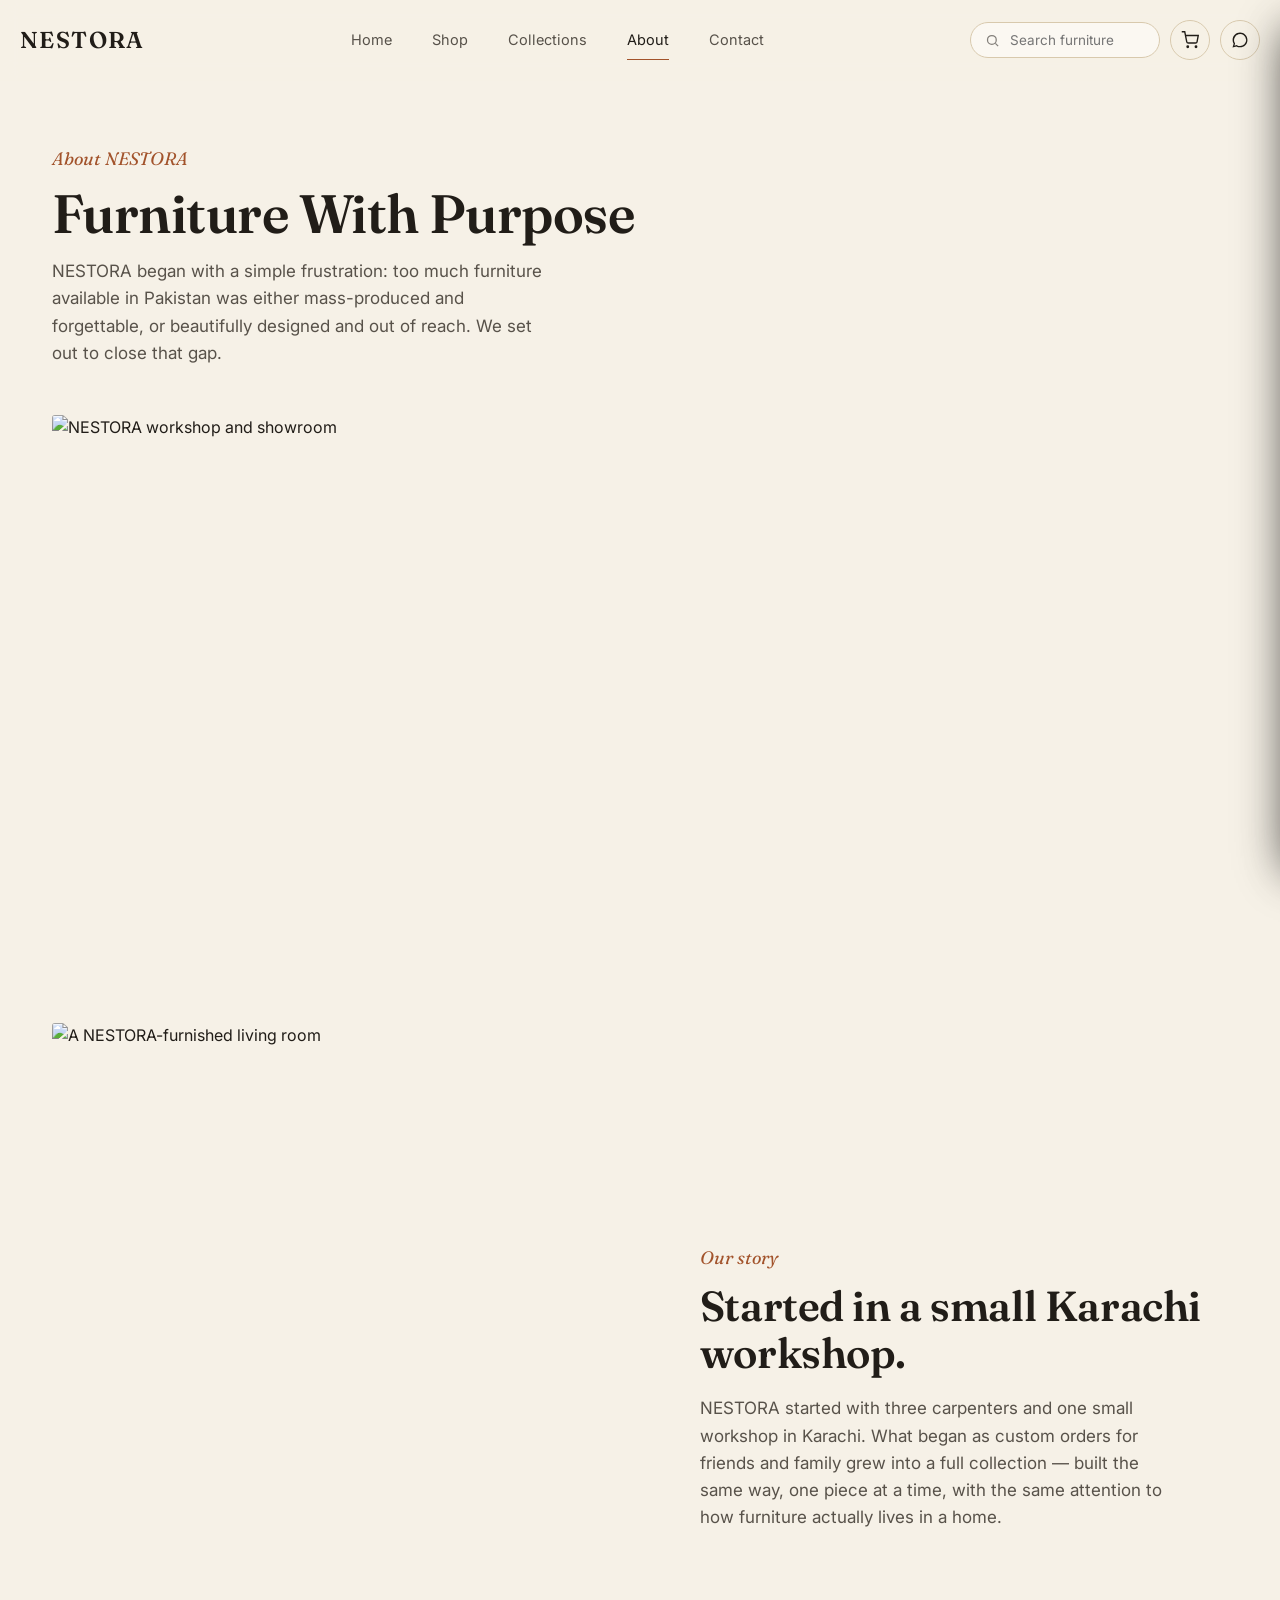
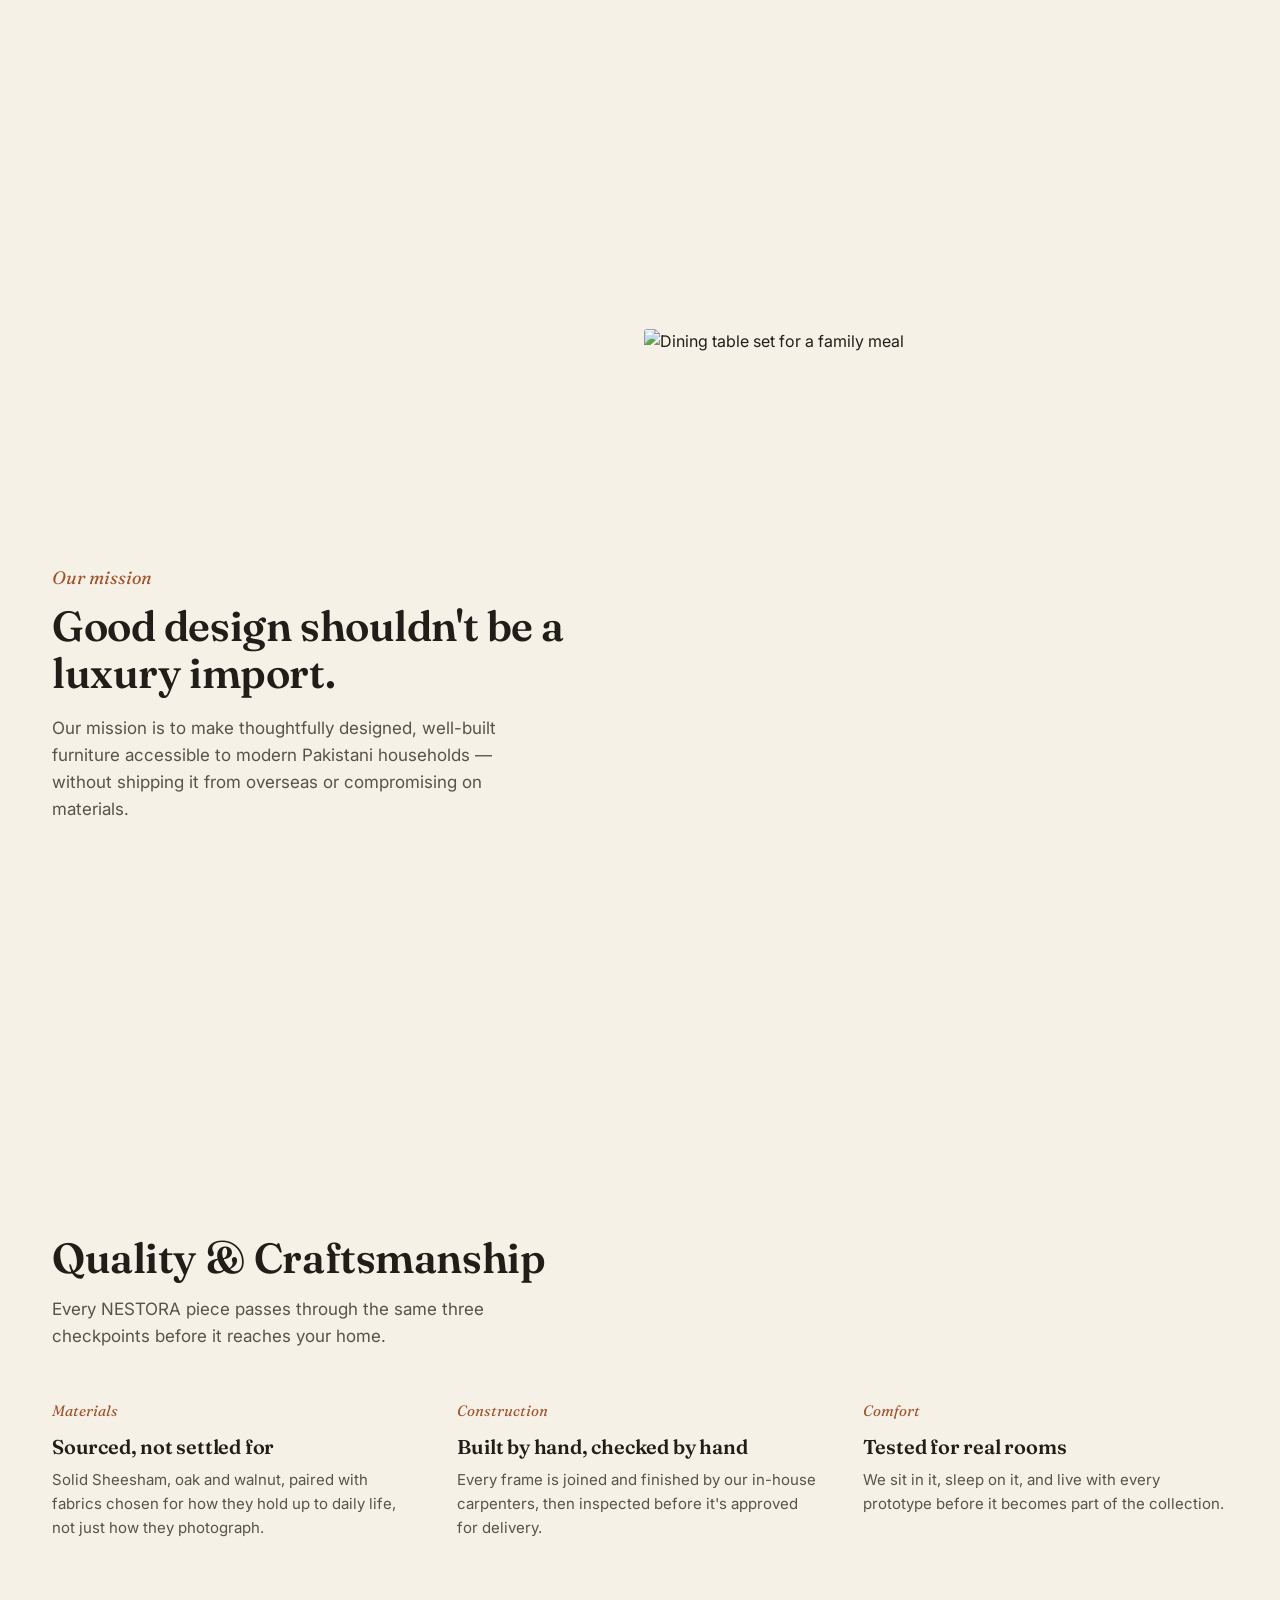
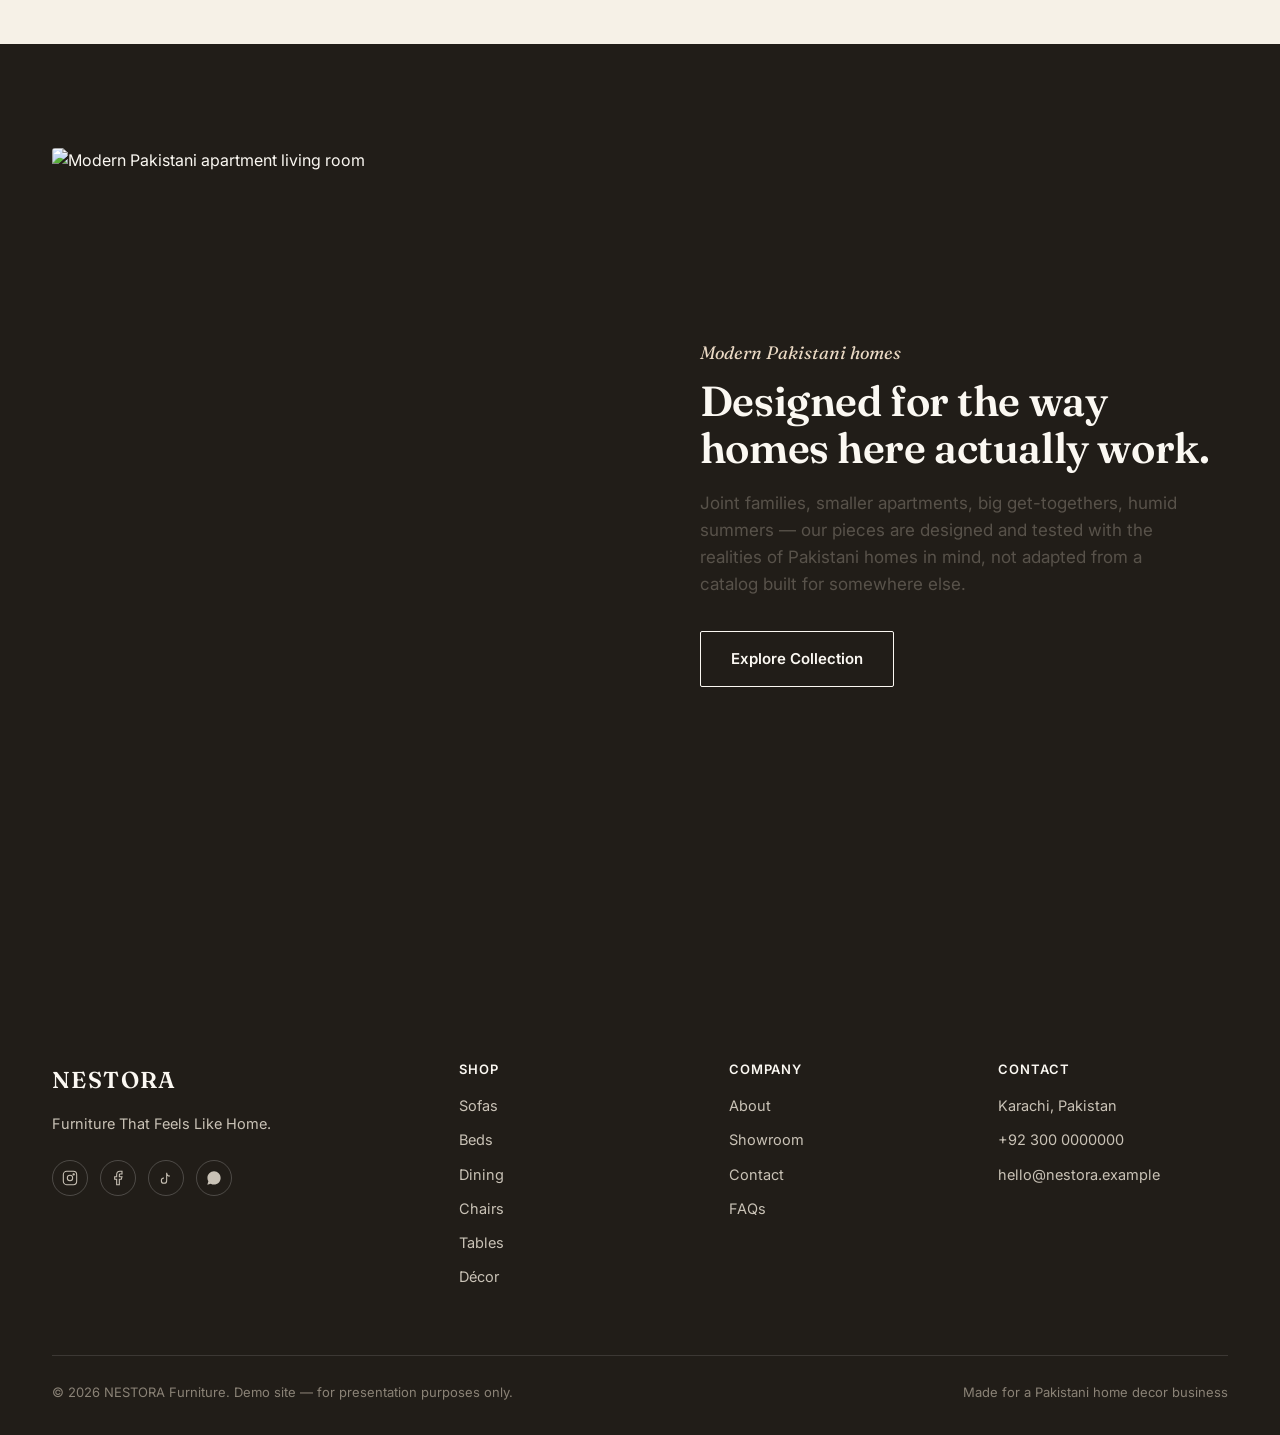
==== about.html @ b66f0166 "first commit" ====
<!DOCTYPE html>
<html lang="en">
<head>
<meta charset="UTF-8">
<meta name="viewport" content="width=device-width, initial-scale=1.0">
<title>About — NESTORA Furniture</title>
<meta name="description" content="The NESTORA story — quality craftsmanship and furniture designed for modern Pakistani homes.">
<link rel="preconnect" href="https://fonts.googleapis.com">
<link rel="preconnect" href="https://fonts.gstatic.com" crossorigin>
<link href="https://fonts.googleapis.com/css2?family=Fraunces:ital,opsz,wght@0,9..144,400;0,9..144,500;0,9..144,600;1,9..144,500&family=Inter:wght@400;500;600;700&display=swap" rel="stylesheet">
<link rel="stylesheet" href="css/style.css">
</head>
<body>

<header class="site-header">
  <div class="container nav-bar">
    <a href="index.html" class="logo">NESTORA</a>
    <nav class="nav-links">
      <a href="index.html">Home</a>
      <a href="shop.html">Shop</a>
      <a href="shop.html">Collections</a>
      <a href="about.html" class="is-active">About</a>
      <a href="contact.html">Contact</a>
    </nav>
    <div class="nav-actions">
      <form class="nav-search" role="search" onsubmit="event.preventDefault(); window.location.href='shop.html?q=' + encodeURIComponent(this.q.value);">
        <svg width="15" height="15" viewBox="0 0 24 24" fill="none" stroke="currentColor" stroke-width="2"><circle cx="11" cy="11" r="7"/><line x1="21" y1="21" x2="16.65" y2="16.65"/></svg>
        <input type="search" name="q" placeholder="Search furniture">
      </form>
      <button class="btn-icon cart-btn" data-cart-open aria-label="Open cart">
        <svg width="18" height="18" viewBox="0 0 24 24" fill="none" stroke="currentColor" stroke-width="1.8"><circle cx="9" cy="21" r="1"/><circle cx="20" cy="21" r="1"/><path d="M1 1h4l2.68 13.39a2 2 0 0 0 2 1.61h9.72a2 2 0 0 0 2-1.61L23 6H6"/></svg>
        <span class="cart-count" data-cart-count>0</span>
      </button>
      <a class="btn-icon" href="https://wa.me/923000000000" target="_blank" rel="noopener" aria-label="Chat on WhatsApp">
        <svg width="18" height="18" viewBox="0 0 24 24" fill="currentColor"><path d="M12.04 2C6.58 2 2.13 6.45 2.13 11.91c0 1.87.51 3.62 1.4 5.12L2 22l5.13-1.5a9.87 9.87 0 0 0 4.91 1.31h.01c5.46 0 9.9-4.45 9.9-9.9C21.95 6.45 17.5 2 12.04 2zm0 18.05h-.01a8.1 8.1 0 0 1-4.13-1.13l-.3-.18-3.06.89.9-2.98-.19-.31a8.1 8.1 0 1 1 15.02-4.32 8.16 8.16 0 0 1-8.23 8.03z"/></svg>
      </a>
      <button class="menu-toggle" aria-label="Open menu" aria-expanded="false">
        <span></span><span></span><span></span>
      </button>
    </div>
  </div>
</header>

<div class="mobile-nav-scrim"></div>
<nav class="mobile-nav">
  <button class="mobile-nav-close" aria-label="Close menu">&times;</button>
  <a href="index.html">Home</a>
  <a href="shop.html">Shop</a>
  <a href="shop.html">Collections</a>
  <a href="about.html">About</a>
  <a href="contact.html">Contact</a>
  <div class="mobile-nav-foot">DHA Phase 6, Karachi, Pakistan<br>+92 300 0000000</div>
</nav>

<div class="cart-drawer-scrim" data-cart-scrim></div>
<aside class="cart-drawer" data-cart-drawer aria-hidden="true">
  <div class="cart-drawer-head">
    <h3>Your Cart</h3>
    <button class="cart-drawer-close" data-cart-close aria-label="Close cart">&times;</button>
  </div>
  <div class="cart-drawer-body" data-cart-drawer-body></div>
  <div class="cart-drawer-foot">
    <div class="cart-drawer-subtotal"><span>Subtotal</span><span data-cart-subtotal>Rs. 0</span></div>
    <a href="cart.html" class="btn btn-outline btn-block">View Cart</a>
    <button class="btn btn-whatsapp btn-block" data-cart-whatsapp>Order on WhatsApp</button>
  </div>
</aside>

<main>
  <section class="about-hero section">
    <div class="container">
      <div class="section-head">
        <span class="eyebrow">About NESTORA</span>
        <h1 class="section-title" style="font-size:clamp(34px,4.5vw,54px);">Furniture With Purpose</h1>
        <p class="section-sub">NESTORA began with a simple frustration: too much furniture available in Pakistan was either mass-produced and forgettable, or beautifully designed and out of reach. We set out to close that gap.</p>
      </div>
      <div class="about-media" data-reveal>
        <img src="https://images.unsplash.com/photo-1493666438817-866a91353ca9?q=80&w=1600&auto=format&fit=crop" alt="NESTORA workshop and showroom">
      </div>
    </div>
  </section>

  <section class="section" data-reveal>
    <div class="container">
      <div class="split">
        <div class="split-media">
          <img src="https://images.unsplash.com/photo-1567016432779-094069958ea5?q=80&w=1200&auto=format&fit=crop" alt="A NESTORA-furnished living room">
        </div>
        <div class="split-copy">
          <span class="eyebrow">Our story</span>
          <h2 class="section-title">Started in a small Karachi workshop.</h2>
          <p>NESTORA started with three carpenters and one small workshop in Karachi. What began as custom orders for friends and family grew into a full collection — built the same way, one piece at a time, with the same attention to how furniture actually lives in a home.</p>
        </div>
      </div>
    </div>
  </section>

  <section class="section section--tight" data-reveal>
    <div class="container">
      <div class="split is-reversed">
        <div class="split-media">
          <img src="https://images.unsplash.com/photo-1615874959474-d609969a20ed?q=80&w=1200&auto=format&fit=crop" alt="Dining table set for a family meal">
        </div>
        <div class="split-copy">
          <span class="eyebrow">Our mission</span>
          <h2 class="section-title">Good design shouldn't be a luxury import.</h2>
          <p>Our mission is to make thoughtfully designed, well-built furniture accessible to modern Pakistani households — without shipping it from overseas or compromising on materials.</p>
        </div>
      </div>
    </div>
  </section>

  <section class="section" data-reveal>
    <div class="container">
      <div class="section-head">
        <h2 class="section-title">Quality &amp; Craftsmanship</h2>
        <p class="section-sub">Every NESTORA piece passes through the same three checkpoints before it reaches your home.</p>
      </div>
      <div class="about-pillars">
        <div class="pillar">
          <span class="pillar-number">Materials</span>
          <h3>Sourced, not settled for</h3>
          <p>Solid Sheesham, oak and walnut, paired with fabrics chosen for how they hold up to daily life, not just how they photograph.</p>
        </div>
        <div class="pillar">
          <span class="pillar-number">Construction</span>
          <h3>Built by hand, checked by hand</h3>
          <p>Every frame is joined and finished by our in-house carpenters, then inspected before it's approved for delivery.</p>
        </div>
        <div class="pillar">
          <span class="pillar-number">Comfort</span>
          <h3>Tested for real rooms</h3>
          <p>We sit in it, sleep on it, and live with every prototype before it becomes part of the collection.</p>
        </div>
      </div>
    </div>
  </section>

  <section class="section section--dark" data-reveal>
    <div class="container">
      <div class="split">
        <div class="split-media">
          <img src="https://images.unsplash.com/photo-1616486338812-3dadae4b4ace?q=80&w=1200&auto=format&fit=crop" alt="Modern Pakistani apartment living room">
        </div>
        <div class="split-copy">
          <span class="eyebrow" style="color:#ead9c4;">Modern Pakistani homes</span>
          <h2 class="section-title">Designed for the way homes here actually work.</h2>
          <p>Joint families, smaller apartments, big get-togethers, humid summers — our pieces are designed and tested with the realities of Pakistani homes in mind, not adapted from a catalog built for somewhere else.</p>
          <a href="shop.html" class="btn btn-outline">Explore Collection</a>
        </div>
      </div>
    </div>
  </section>
</main>

<footer class="site-footer">
  <div class="container">
    <div class="footer-grid">
      <div class="footer-brand">
        <a href="index.html" class="logo">NESTORA</a>
        <p>Furniture That Feels Like Home.</p>
        <div class="footer-social">
          <a href="#" aria-label="Instagram"><svg width="16" height="16" viewBox="0 0 24 24" fill="none" stroke="currentColor" stroke-width="1.6"><rect x="2" y="2" width="20" height="20" rx="5"/><circle cx="12" cy="12" r="4"/><circle cx="17.5" cy="6.5" r="1"/></svg></a>
          <a href="#" aria-label="Facebook"><svg width="16" height="16" viewBox="0 0 24 24" fill="none" stroke="currentColor" stroke-width="1.6"><path d="M18 2h-3a5 5 0 0 0-5 5v3H7v4h3v8h4v-8h3l1-4h-4V7a1 1 0 0 1 1-1h3z"/></svg></a>
          <a href="#" aria-label="TikTok"><svg width="16" height="16" viewBox="0 0 24 24" fill="none" stroke="currentColor" stroke-width="1.6"><path d="M9 12a4 4 0 1 0 4 4V4a5 5 0 0 0 5 5"/></svg></a>
          <a href="https://wa.me/923000000000" target="_blank" rel="noopener" aria-label="WhatsApp"><svg width="16" height="16" viewBox="0 0 24 24" fill="currentColor"><path d="M12.04 2C6.58 2 2.13 6.45 2.13 11.91c0 1.87.51 3.62 1.4 5.12L2 22l5.13-1.5a9.87 9.87 0 0 0 4.91 1.31h.01c5.46 0 9.9-4.45 9.9-9.9C21.95 6.45 17.5 2 12.04 2z"/></svg></a>
        </div>
      </div>
      <div class="footer-col">
        <h4>Shop</h4>
        <ul>
          <li><a href="shop.html?category=Sofas">Sofas</a></li>
          <li><a href="shop.html?category=Beds">Beds</a></li>
          <li><a href="shop.html?category=Dining">Dining</a></li>
          <li><a href="shop.html?category=Chairs">Chairs</a></li>
          <li><a href="shop.html?category=Tables">Tables</a></li>
          <li><a href="shop.html?category=Décor">Décor</a></li>
        </ul>
      </div>
      <div class="footer-col">
        <h4>Company</h4>
        <ul>
          <li><a href="about.html">About</a></li>
          <li><a href="index.html#showroom">Showroom</a></li>
          <li><a href="contact.html">Contact</a></li>
          <li><a href="contact.html">FAQs</a></li>
        </ul>
      </div>
      <div class="footer-col">
        <h4>Contact</h4>
        <ul>
          <li>Karachi, Pakistan</li>
          <li>+92 300 0000000</li>
          <li>hello@nestora.example</li>
        </ul>
      </div>
    </div>
    <div class="footer-bottom">
      <span>&copy; <span data-year>2026</span> NESTORA Furniture. Demo site — for presentation purposes only.</span>
      <span>Made for a Pakistani home decor business</span>
    </div>
  </div>
</footer>

<script src="js/products.js"></script>
<script src="js/cart.js"></script>
<script src="js/main.js"></script>
</body>
</html>
---- css/style.css ----
/* ==========================================================================
   NESTORA — style.css
   Warm, editorial, restrained. One serif for character (Fraunces), one
   grotesque for structure (Inter). One accent color (burnt umber), spent
   sparingly. No card-soup, no gradients, no rounded-everything.
   ========================================================================== */

/* ---------------------------------------------------------------------- */
/* 1. Tokens                                                               */
/* ---------------------------------------------------------------------- */
:root {
  --ivory: #f6f1e7;
  --paper: #fbf8f2;
  --taupe: #e4d8c3;
  --taupe-line: #d8c9ad;
  --walnut: #6e4a32;
  --walnut-dark: #4d3222;
  --ink: #211d18;
  --ink-soft: #58524a;
  --ink-faint: #8a8276;
  --umber: #a2532b;
  --umber-dark: #7e3f21;
  --cream-btn-text: #211d18;

  --font-display: "Fraunces", "Iowan Old Style", "Georgia", serif;
  --font-body: "Inter", -apple-system, BlinkMacSystemFont, "Segoe UI", sans-serif;

  --container: 1240px;
  --radius-s: 2px;
  --radius-m: 3px;

  --ease: cubic-bezier(0.22, 1, 0.36, 1);
}

/* ---------------------------------------------------------------------- */
/* 2. Reset                                                                */
/* ---------------------------------------------------------------------- */
*,
*::before,
*::after {
  box-sizing: border-box;
}

html {
  scroll-behavior: smooth;
}

body {
  margin: 0;
  background: var(--ivory);
  color: var(--ink);
  font-family: var(--font-body);
  font-size: 16px;
  line-height: 1.6;
  -webkit-font-smoothing: antialiased;
}

body.no-scroll {
  overflow: hidden;
}

img {
  max-width: 100%;
  display: block;
}

a {
  color: inherit;
  text-decoration: none;
}

ul {
  margin: 0;
  padding: 0;
  list-style: none;
}

button {
  font-family: inherit;
  cursor: pointer;
}

h1, h2, h3, h4 {
  font-family: var(--font-display);
  font-weight: 600;
  line-height: 1.12;
  margin: 0;
  letter-spacing: -0.01em;
  color: var(--ink);
}

p {
  margin: 0;
}

@media (prefers-reduced-motion: reduce) {
  *, *::before, *::after {
    animation-duration: 0.001ms !important;
    transition-duration: 0.001ms !important;
    scroll-behavior: auto !important;
  }
}

:focus-visible {
  outline: 2px solid var(--umber);
  outline-offset: 3px;
}

/* ---------------------------------------------------------------------- */
/* 3. Layout helpers                                                       */
/* ---------------------------------------------------------------------- */
.container {
  width: 100%;
  max-width: var(--container);
  margin: 0 auto;
  padding: 0 32px;
}

.section {
  padding: 104px 0;
}

.section--tight {
  padding: 72px 0;
}

.section-head {
  max-width: 620px;
  margin-bottom: 48px;
}

.section-head.is-center {
  margin-left: auto;
  margin-right: auto;
  text-align: center;
}

.section-title {
  font-size: clamp(28px, 3.4vw, 42px);
}

.section-sub {
  margin-top: 14px;
  color: var(--ink-soft);
  font-size: 17px;
  max-width: 46ch;
}

.section-head.is-center .section-sub {
  margin-left: auto;
  margin-right: auto;
}

.section--dark {
  background: var(--ink);
  color: var(--paper);
}

.section--dark .section-title,
.section--dark h1,
.section--dark h2,
.section--dark h3 {
  color: var(--paper);
}

.section--dark .section-sub {
  color: #c9c2b6;
}

.eyebrow {
  display: inline-block;
  font-family: var(--font-display);
  font-style: italic;
  font-size: 18px;
  color: var(--umber);
  margin-bottom: 10px;
}

[data-reveal] {
  opacity: 0;
  transform: translateY(18px);
  transition: opacity 0.7s var(--ease), transform 0.7s var(--ease);
}

[data-reveal].is-revealed {
  opacity: 1;
  transform: none;
}

/* ---------------------------------------------------------------------- */
/* 4. Buttons                                                              */
/* ---------------------------------------------------------------------- */
.btn {
  display: inline-flex;
  align-items: center;
  justify-content: center;
  gap: 8px;
  padding: 15px 30px;
  font-size: 15px;
  font-weight: 600;
  border-radius: var(--radius-s);
  border: 1px solid transparent;
  transition: background 0.25s var(--ease), color 0.25s var(--ease),
    border-color 0.25s var(--ease), transform 0.2s var(--ease);
  white-space: nowrap;
}

.btn:active {
  transform: translateY(1px);
}

.btn-primary {
  background: var(--ink);
  color: var(--paper);
}

.btn-primary:hover {
  background: var(--umber-dark);
}

.btn-outline {
  background: transparent;
  border-color: currentColor;
  color: var(--ink);
}

.btn-outline:hover {
  background: var(--ink);
  color: var(--paper);
}

.section--dark .btn-outline {
  color: var(--paper);
}

.section--dark .btn-outline:hover {
  background: var(--paper);
  color: var(--ink);
}

.btn-whatsapp {
  background: #3f6b4a;
  color: #fff;
}

.btn-whatsapp:hover {
  background: #325739;
}

.btn-block {
  width: 100%;
}

.btn-sm {
  padding: 10px 18px;
  font-size: 13.5px;
}

.btn-icon {
  display: inline-flex;
  align-items: center;
  justify-content: center;
  width: 40px;
  height: 40px;
  border-radius: 50%;
  background: transparent;
  border: 1px solid var(--taupe-line);
  color: var(--ink);
  transition: background 0.2s var(--ease), border-color 0.2s var(--ease);
}

.btn-icon:hover {
  background: var(--taupe);
}

/* ---------------------------------------------------------------------- */
/* 5. Header / Nav                                                         */
/* ---------------------------------------------------------------------- */
.site-header {
  position: sticky;
  top: 0;
  z-index: 60;
  background: rgba(246, 241, 231, 0.92);
  backdrop-filter: blur(10px);
  border-bottom: 1px solid transparent;
  transition: border-color 0.3s var(--ease), box-shadow 0.3s var(--ease);
}

.site-header.is-scrolled {
  border-bottom-color: var(--taupe-line);
  box-shadow: 0 8px 24px -20px rgba(33, 29, 24, 0.4);
}

.nav-bar {
  display: flex;
  align-items: center;
  justify-content: space-between;
  padding: 20px 0;
}

.logo {
  font-family: var(--font-display);
  font-size: 23px;
  font-weight: 600;
  letter-spacing: 0.06em;
}

.nav-links {
  display: flex;
  align-items: center;
  gap: 40px;
}

.nav-links a {
  font-size: 14.5px;
  color: var(--ink-soft);
  position: relative;
  padding: 4px 0;
  transition: color 0.2s var(--ease);
}

.nav-links a:hover,
.nav-links a.is-active {
  color: var(--ink);
}

.nav-links a.is-active::after {
  content: "";
  position: absolute;
  left: 0;
  right: 0;
  bottom: -4px;
  height: 1px;
  background: var(--umber);
}

.nav-actions {
  display: flex;
  align-items: center;
  gap: 10px;
}

.nav-search {
  display: flex;
  align-items: center;
  gap: 8px;
  background: var(--paper);
  border: 1px solid var(--taupe-line);
  border-radius: 999px;
  padding: 8px 14px;
  width: 190px;
  transition: width 0.25s var(--ease), border-color 0.25s var(--ease);
}

.nav-search:focus-within {
  width: 230px;
  border-color: var(--umber);
}

.nav-search input {
  border: 0;
  background: transparent;
  outline: none;
  font-size: 13.5px;
  width: 100%;
  font-family: var(--font-body);
  color: var(--ink);
}

.nav-search svg {
  flex: none;
  opacity: 0.55;
}

.cart-btn {
  position: relative;
}

.cart-count {
  position: absolute;
  top: -6px;
  right: -6px;
  min-width: 18px;
  height: 18px;
  padding: 0 4px;
  border-radius: 999px;
  background: var(--umber);
  color: #fff;
  font-size: 10.5px;
  font-weight: 700;
  display: none;
  align-items: center;
  justify-content: center;
  line-height: 1;
}

.cart-count.is-visible {
  display: flex;
}

.menu-toggle {
  display: none;
  flex-direction: column;
  justify-content: center;
  gap: 5px;
  width: 40px;
  height: 40px;
  background: transparent;
  border: 0;
}

.menu-toggle span {
  display: block;
  width: 22px;
  height: 1.5px;
  background: var(--ink);
  transition: transform 0.3s var(--ease), opacity 0.3s var(--ease);
  margin: 0 auto;
}

.menu-toggle.is-active span:nth-child(1) {
  transform: translateY(6.5px) rotate(45deg);
}

.menu-toggle.is-active span:nth-child(2) {
  opacity: 0;
}

.menu-toggle.is-active span:nth-child(3) {
  transform: translateY(-6.5px) rotate(-45deg);
}

/* mobile nav panel */
.mobile-nav-scrim {
  position: fixed;
  inset: 0;
  background: rgba(33, 29, 24, 0.4);
  opacity: 0;
  pointer-events: none;
  transition: opacity 0.3s var(--ease);
  z-index: 70;
}

.mobile-nav-scrim.is-open {
  opacity: 1;
  pointer-events: auto;
}

.mobile-nav {
  position: fixed;
  top: 0;
  right: 0;
  bottom: 0;
  width: min(320px, 84vw);
  background: var(--paper);
  z-index: 80;
  transform: translateX(100%);
  transition: transform 0.35s var(--ease);
  padding: 28px 26px;
  display: flex;
  flex-direction: column;
  gap: 26px;
  box-shadow: -20px 0 40px -30px rgba(0,0,0,0.4);
}

.mobile-nav.is-open {
  transform: translateX(0);
}

.mobile-nav-close {
  align-self: flex-end;
  background: none;
  border: 0;
  font-size: 26px;
  line-height: 1;
  color: var(--ink);
}

.mobile-nav a {
  font-family: var(--font-display);
  font-size: 21px;
  display: block;
  padding: 8px 0;
  border-bottom: 1px solid var(--taupe-line);
}

.mobile-nav-foot {
  margin-top: auto;
  font-size: 13.5px;
  color: var(--ink-soft);
}

/* ---------------------------------------------------------------------- */
/* 6. Hero                                                                  */
/* ---------------------------------------------------------------------- */
.hero {
  position: relative;
  min-height: 92vh;
  display: flex;
  align-items: flex-end;
  overflow: hidden;
}

.hero-media {
  position: absolute;
  inset: 0;
}

.hero-media img {
  width: 100%;
  height: 100%;
  object-fit: cover;
}

.hero-media::after {
  content: "";
  position: absolute;
  inset: 0;
  background: linear-gradient(180deg, rgba(33,29,24,0.15) 0%, rgba(33,29,24,0.55) 100%);
}

.hero-content {
  position: relative;
  z-index: 2;
  color: var(--paper);
  padding: 0 32px 88px;
  max-width: 720px;
}

.hero-eyebrow {
  font-family: var(--font-display);
  font-style: italic;
  font-size: 18px;
  color: #ead9c4;
  margin-bottom: 18px;
  display: block;
}

.hero-title {
  font-size: clamp(40px, 6vw, 74px);
  color: #fff;
}

.hero-text {
  margin-top: 22px;
  font-size: 18px;
  max-width: 46ch;
  color: #ece5d8;
}

.hero-actions {
  margin-top: 36px;
  display: flex;
  gap: 16px;
  flex-wrap: wrap;
}

.hero .btn-outline {
  color: #fff;
  border-color: rgba(255,255,255,0.7);
}

.hero .btn-outline:hover {
  background: #fff;
  color: var(--ink);
}

/* ---------------------------------------------------------------------- */
/* 7. Category grid (bento-style, editorial)                               */
/* ---------------------------------------------------------------------- */
.category-grid {
  display: grid;
  grid-template-columns: repeat(4, 1fr);
  grid-template-rows: 260px 260px;
  gap: 18px;
}

.category-card {
  position: relative;
  border-radius: var(--radius-m);
  overflow: hidden;
  display: flex;
  align-items: flex-end;
  color: #fff;
}

.category-card:nth-child(1) {
  grid-column: 1 / 3;
  grid-row: 1 / 3;
}

.category-card:nth-child(2) {
  grid-column: 3 / 5;
  grid-row: 1 / 2;
}

.category-card:nth-child(3) {
  grid-column: 3 / 4;
  grid-row: 2 / 3;
}

.category-card:nth-child(4) {
  grid-column: 4 / 5;
  grid-row: 2 / 3;
}

.category-card:nth-child(5) {
  grid-column: 1 / 5;
  grid-row: 3 / 4;
  min-height: 200px;
}

.category-grid {
  grid-template-rows: 260px 260px 200px;
}

.category-card img {
  position: absolute;
  inset: 0;
  width: 100%;
  height: 100%;
  object-fit: cover;
  transition: transform 0.6s var(--ease);
}

.category-card::after {
  content: "";
  position: absolute;
  inset: 0;
  background: linear-gradient(180deg, rgba(33,29,24,0) 40%, rgba(33,29,24,0.75) 100%);
}

.category-card:hover img {
  transform: scale(1.06);
}

.category-label {
  position: relative;
  z-index: 2;
  padding: 22px;
  font-family: var(--font-display);
  font-size: 22px;
}

.category-label span {
  display: block;
  font-family: var(--font-body);
  font-size: 12.5px;
  color: #e6dcca;
  margin-top: 4px;
}

/* ---------------------------------------------------------------------- */
/* 8. Product cards / grids                                                */
/* ---------------------------------------------------------------------- */
.section-head-row {
  display: flex;
  align-items: flex-end;
  justify-content: space-between;
  gap: 24px;
  margin-bottom: 44px;
}

.product-grid {
  display: grid;
  grid-template-columns: repeat(4, 1fr);
  gap: 28px 24px;
}

.product-card {
  position: relative;
}

.product-media {
  position: relative;
  aspect-ratio: 4 / 5;
  overflow: hidden;
  border-radius: var(--radius-m);
  background: var(--taupe);
}

.product-media img {
  width: 100%;
  height: 100%;
  object-fit: cover;
  transition: transform 0.6s var(--ease);
}

.product-card:hover .product-media img {
  transform: scale(1.05);
}

.wishlist-btn {
  position: absolute;
  top: 12px;
  right: 12px;
  width: 36px;
  height: 36px;
  border-radius: 50%;
  border: none;
  background: rgba(251, 248, 242, 0.9);
  display: flex;
  align-items: center;
  justify-content: center;
  transition: transform 0.2s var(--ease), background 0.2s var(--ease);
  z-index: 2;
}

.wishlist-btn svg {
  width: 17px;
  height: 17px;
  stroke: var(--ink);
  fill: none;
  transition: fill 0.2s var(--ease), stroke 0.2s var(--ease);
}

.wishlist-btn:hover {
  transform: scale(1.08);
}

.wishlist-btn.is-active svg {
  fill: var(--umber);
  stroke: var(--umber);
}

.product-quickadd {
  position: absolute;
  left: 12px;
  right: 12px;
  bottom: 12px;
  opacity: 0;
  transform: translateY(8px);
  transition: opacity 0.25s var(--ease), transform 0.25s var(--ease);
  z-index: 2;
}

.product-card:hover .product-quickadd,
.product-card:focus-within .product-quickadd {
  opacity: 1;
  transform: none;
}

.product-info {
  padding-top: 16px;
}

.product-category {
  font-size: 12.5px;
  color: var(--ink-faint);
  text-transform: uppercase;
  letter-spacing: 0.06em;
}

.product-name {
  font-family: var(--font-display);
  font-size: 18px;
  margin-top: 6px;
}

.product-name a {
  transition: color 0.2s var(--ease);
}

.product-name a:hover {
  color: var(--umber);
}

.product-price-row {
  display: flex;
  align-items: center;
  justify-content: space-between;
  margin-top: 8px;
}

.product-price {
  font-weight: 600;
  font-size: 15.5px;
}

.product-view {
  font-size: 13px;
  color: var(--ink-soft);
  border-bottom: 1px solid var(--taupe-line);
  padding-bottom: 1px;
}

.product-view:hover {
  color: var(--umber);
  border-color: var(--umber);
}

/* ---------------------------------------------------------------------- */
/* 9. Split / value section                                                */
/* ---------------------------------------------------------------------- */
.split {
  display: grid;
  grid-template-columns: 1.05fr 0.95fr;
  align-items: center;
  gap: 64px;
}

.split-media {
  position: relative;
  border-radius: var(--radius-m);
  overflow: hidden;
}

.split-media img {
  width: 100%;
  height: 100%;
  object-fit: cover;
  aspect-ratio: 4/5;
}

.split.is-reversed {
  grid-template-columns: 0.95fr 1.05fr;
}

.split.is-reversed .split-media {
  order: 2;
}

.split-copy p {
  color: var(--ink-soft);
  font-size: 17px;
  margin-top: 18px;
  max-width: 44ch;
}

.split-copy .btn {
  margin-top: 32px;
}

/* ---------------------------------------------------------------------- */
/* 10. Feature blocks                                                       */
/* ---------------------------------------------------------------------- */
.feature-grid {
  display: grid;
  grid-template-columns: repeat(4, 1fr);
  gap: 40px;
}

.feature-block {
  border-top: 1px solid var(--taupe-line);
  padding-top: 22px;
}

.feature-block h3 {
  font-size: 18.5px;
}

.feature-block p {
  margin-top: 10px;
  color: var(--ink-soft);
  font-size: 15px;
}

/* ---------------------------------------------------------------------- */
/* 11. Showroom                                                            */
/* ---------------------------------------------------------------------- */
.showroom {
  display: grid;
  grid-template-columns: 1fr 1fr;
  gap: 0;
  border-radius: var(--radius-m);
  overflow: hidden;
}

.showroom-media {
  aspect-ratio: 5/4;
}

.showroom-media img {
  width: 100%;
  height: 100%;
  object-fit: cover;
}

.showroom-copy {
  background: var(--ink);
  color: var(--paper);
  padding: 64px;
  display: flex;
  flex-direction: column;
  justify-content: center;
}

.showroom-copy p {
  color: #c9c2b6;
  margin-top: 16px;
  font-size: 16px;
}

.showroom-meta {
  margin-top: 28px;
  padding-top: 24px;
  border-top: 1px solid rgba(255,255,255,0.15);
}

.showroom-meta dt {
  font-size: 12px;
  text-transform: uppercase;
  letter-spacing: 0.06em;
  color: #a49c8e;
}

.showroom-meta dd {
  margin: 2px 0 16px;
  font-size: 15.5px;
}

.showroom-actions {
  margin-top: 28px;
  display: flex;
  gap: 14px;
  flex-wrap: wrap;
}

/* ---------------------------------------------------------------------- */
/* 12. Testimonials                                                        */
/* ---------------------------------------------------------------------- */
.testimonial-grid {
  display: grid;
  grid-template-columns: repeat(3, 1fr);
  gap: 32px;
}

.testimonial-card {
  padding: 32px;
  background: var(--paper);
  border: 1px solid var(--taupe-line);
  border-radius: var(--radius-m);
}

.testimonial-card p {
  font-family: var(--font-display);
  font-size: 19px;
  line-height: 1.5;
}

.testimonial-name {
  margin-top: 20px;
  font-size: 13.5px;
  color: var(--ink-soft);
}

/* ---------------------------------------------------------------------- */
/* 13. Gallery                                                             */
/* ---------------------------------------------------------------------- */
.gallery-grid {
  display: grid;
  grid-template-columns: repeat(6, 1fr);
  gap: 14px;
}

.gallery-grid img {
  width: 100%;
  height: 220px;
  object-fit: cover;
  border-radius: var(--radius-s);
  transition: transform 0.5s var(--ease);
}

.gallery-grid a {
  overflow: hidden;
  border-radius: var(--radius-s);
  display: block;
}

.gallery-grid a:hover img {
  transform: scale(1.05);
}

.gallery-follow {
  margin-top: 22px;
  text-align: center;
  font-size: 14.5px;
  color: var(--ink-soft);
}

.gallery-follow a {
  color: var(--umber);
  font-weight: 600;
}

/* ---------------------------------------------------------------------- */
/* 14. Footer                                                              */
/* ---------------------------------------------------------------------- */
.site-footer {
  background: var(--ink);
  color: #c9c2b6;
  padding: 80px 0 32px;
}

.footer-grid {
  display: grid;
  grid-template-columns: 1.6fr 1fr 1fr 1fr;
  gap: 40px;
  padding-bottom: 56px;
  border-bottom: 1px solid rgba(255,255,255,0.12);
}

.footer-brand .logo {
  color: var(--paper);
}

.footer-brand p {
  margin-top: 14px;
  font-size: 14.5px;
  max-width: 30ch;
}

.footer-social {
  display: flex;
  gap: 12px;
  margin-top: 24px;
}

.footer-social a {
  width: 36px;
  height: 36px;
  border-radius: 50%;
  border: 1px solid rgba(255,255,255,0.2);
  display: flex;
  align-items: center;
  justify-content: center;
  transition: background 0.2s var(--ease), border-color 0.2s var(--ease);
}

.footer-social a:hover {
  background: rgba(255,255,255,0.08);
  border-color: rgba(255,255,255,0.4);
}

.footer-col h4 {
  color: var(--paper);
  font-family: var(--font-body);
  font-size: 13px;
  text-transform: uppercase;
  letter-spacing: 0.07em;
  margin-bottom: 18px;
}

.footer-col li {
  margin-bottom: 11px;
  font-size: 14.5px;
}

.footer-col a:hover {
  color: var(--paper);
}

.footer-bottom {
  padding-top: 26px;
  display: flex;
  justify-content: space-between;
  font-size: 13px;
  color: #8a8276;
  flex-wrap: wrap;
  gap: 10px;
}

/* ---------------------------------------------------------------------- */
/* 15. Toast                                                               */
/* ---------------------------------------------------------------------- */
.toast {
  position: fixed;
  left: 50%;
  bottom: 28px;
  transform: translate(-50%, 20px);
  background: var(--ink);
  color: var(--paper);
  padding: 14px 24px;
  border-radius: 999px;
  font-size: 14px;
  opacity: 0;
  pointer-events: none;
  transition: opacity 0.3s var(--ease), transform 0.3s var(--ease);
  z-index: 200;
}

.toast.is-visible {
  opacity: 1;
  transform: translate(-50%, 0);
}

/* ---------------------------------------------------------------------- */
/* 16. Cart drawer                                                         */
/* ---------------------------------------------------------------------- */
.cart-drawer-scrim {
  position: fixed;
  inset: 0;
  background: rgba(33,29,24,0.4);
  opacity: 0;
  pointer-events: none;
  transition: opacity 0.3s var(--ease);
  z-index: 90;
}

.cart-drawer-scrim.is-open {
  opacity: 1;
  pointer-events: auto;
}

.cart-drawer {
  position: fixed;
  top: 0;
  right: 0;
  bottom: 0;
  width: min(400px, 92vw);
  background: var(--paper);
  z-index: 95;
  transform: translateX(100%);
  transition: transform 0.35s var(--ease);
  display: flex;
  flex-direction: column;
  box-shadow: -24px 0 48px -30px rgba(0,0,0,0.45);
}

.cart-drawer.is-open {
  transform: translateX(0);
}

.cart-drawer-head {
  display: flex;
  align-items: center;
  justify-content: space-between;
  padding: 24px 24px 18px;
  border-bottom: 1px solid var(--taupe-line);
}

.cart-drawer-head h3 {
  font-size: 20px;
}

.cart-drawer-close {
  background: none;
  border: 0;
  font-size: 24px;
  color: var(--ink);
  line-height: 1;
}

.cart-drawer-body {
  flex: 1;
  overflow-y: auto;
  padding: 18px 24px;
  display: flex;
  flex-direction: column;
  gap: 18px;
}

.cart-drawer-empty {
  color: var(--ink-soft);
  font-size: 14.5px;
  padding: 40px 0;
  text-align: center;
}

.cart-drawer-item {
  display: grid;
  grid-template-columns: 68px 1fr auto;
  gap: 14px;
  align-items: flex-start;
}

.cart-drawer-item img {
  width: 68px;
  height: 68px;
  object-fit: cover;
  border-radius: var(--radius-s);
}

.cart-item-name {
  font-family: var(--font-display);
  font-size: 15px;
}

.cart-item-meta {
  font-size: 12.5px;
  color: var(--ink-faint);
  margin-top: 3px;
}

.qty-control {
  display: inline-flex;
  align-items: center;
  border: 1px solid var(--taupe-line);
  border-radius: 999px;
  margin-top: 10px;
}

.qty-control button {
  width: 26px;
  height: 26px;
  background: none;
  border: 0;
  font-size: 15px;
  color: var(--ink);
}

.qty-control span {
  min-width: 22px;
  text-align: center;
  font-size: 13px;
}

.cart-item-remove {
  font-size: 12px;
  color: var(--ink-faint);
  background: none;
  border: 0;
  text-decoration: underline;
  padding: 0;
}

.cart-item-price {
  font-size: 14px;
  font-weight: 600;
  white-space: nowrap;
}

.cart-drawer-foot {
  padding: 20px 24px 26px;
  border-top: 1px solid var(--taupe-line);
  display: flex;
  flex-direction: column;
  gap: 12px;
}

.cart-drawer-subtotal {
  display: flex;
  justify-content: space-between;
  font-size: 15px;
  font-weight: 600;
  margin-bottom: 6px;
}

/* ---------------------------------------------------------------------- */
/* 17. Shop page (filters + grid)                                          */
/* ---------------------------------------------------------------------- */
.page-header {
  padding: 56px 0 40px;
  border-bottom: 1px solid var(--taupe-line);
}

.page-header h1 {
  font-size: clamp(32px, 4vw, 48px);
}

.page-header p {
  margin-top: 12px;
  color: var(--ink-soft);
  max-width: 50ch;
}

.shop-layout {
  display: grid;
  grid-template-columns: 240px 1fr;
  gap: 48px;
  align-items: flex-start;
}

.filter-panel {
  position: sticky;
  top: 100px;
}

.filter-group {
  padding-bottom: 26px;
  margin-bottom: 26px;
  border-bottom: 1px solid var(--taupe-line);
}

.filter-group:last-child {
  border-bottom: 0;
}

.filter-group h4 {
  font-family: var(--font-body);
  font-size: 12.5px;
  text-transform: uppercase;
  letter-spacing: 0.06em;
  color: var(--ink-faint);
  margin-bottom: 14px;
}

.filter-option {
  display: flex;
  align-items: center;
  gap: 9px;
  font-size: 14.5px;
  padding: 6px 0;
  cursor: pointer;
  color: var(--ink-soft);
}

.filter-option input {
  accent-color: var(--umber);
}

.filter-option:hover {
  color: var(--ink);
}

.shop-toolbar {
  display: flex;
  align-items: center;
  justify-content: space-between;
  margin-bottom: 28px;
  gap: 16px;
  flex-wrap: wrap;
}

.shop-search {
  display: flex;
  align-items: center;
  gap: 10px;
  border: 1px solid var(--taupe-line);
  border-radius: 999px;
  padding: 10px 16px;
  max-width: 320px;
  width: 100%;
  background: var(--paper);
}

.shop-search input {
  border: 0;
  outline: none;
  background: transparent;
  font-size: 14px;
  width: 100%;
  font-family: var(--font-body);
}

.shop-count {
  font-size: 13.5px;
  color: var(--ink-faint);
}

.sort-select {
  border: 1px solid var(--taupe-line);
  border-radius: 999px;
  padding: 10px 16px;
  font-size: 13.5px;
  background: var(--paper);
  color: var(--ink);
  font-family: var(--font-body);
}

.price-range {
  width: 100%;
  accent-color: var(--umber);
}

.price-range-value {
  font-size: 13px;
  color: var(--ink-soft);
  margin-top: 8px;
}

.empty-state {
  padding: 80px 20px;
  text-align: center;
  color: var(--ink-soft);
  grid-column: 1 / -1;
}

.mobile-filter-toggle {
  display: none;
}

/* ---------------------------------------------------------------------- */
/* 18. Product detail page                                                 */
/* ---------------------------------------------------------------------- */
.breadcrumb {
  font-size: 13px;
  color: var(--ink-faint);
  padding: 24px 0 0;
}

.breadcrumb a:hover {
  color: var(--umber);
}

.product-detail {
  display: grid;
  grid-template-columns: 1fr 1fr;
  gap: 64px;
  padding: 40px 0 100px;
}

.pd-gallery-main {
  aspect-ratio: 1/1;
  border-radius: var(--radius-m);
  overflow: hidden;
  background: var(--taupe);
}

.pd-gallery-main img {
  width: 100%;
  height: 100%;
  object-fit: cover;
}

.pd-thumbs {
  display: flex;
  gap: 12px;
  margin-top: 14px;
}

.pd-thumbs button {
  width: 76px;
  height: 76px;
  border-radius: var(--radius-s);
  overflow: hidden;
  border: 2px solid transparent;
  padding: 0;
  background: none;
}

.pd-thumbs button.is-active {
  border-color: var(--umber);
}

.pd-thumbs img {
  width: 100%;
  height: 100%;
  object-fit: cover;
}

.pd-category {
  font-size: 13px;
  text-transform: uppercase;
  letter-spacing: 0.06em;
  color: var(--ink-faint);
}

.pd-name {
  margin-top: 10px;
  font-size: clamp(28px, 3vw, 38px);
}

.pd-price {
  margin-top: 14px;
  font-size: 22px;
  font-weight: 600;
  color: var(--umber-dark);
}

.pd-desc {
  margin-top: 22px;
  color: var(--ink-soft);
  font-size: 16px;
  max-width: 52ch;
}

.pd-specs {
  margin-top: 28px;
  padding-top: 24px;
  border-top: 1px solid var(--taupe-line);
  display: grid;
  grid-template-columns: 1fr 1fr;
  gap: 16px 24px;
}

.pd-specs dt {
  font-size: 12px;
  text-transform: uppercase;
  color: var(--ink-faint);
  letter-spacing: 0.05em;
}

.pd-specs dd {
  margin: 3px 0 0;
  font-size: 14.5px;
}

.pd-colors {
  margin-top: 28px;
}

.pd-colors h4,
.pd-qty h4 {
  font-size: 12.5px;
  text-transform: uppercase;
  letter-spacing: 0.06em;
  color: var(--ink-faint);
  margin-bottom: 12px;
}

.color-options {
  display: flex;
  gap: 10px;
  flex-wrap: wrap;
}

.color-chip {
  padding: 9px 16px;
  border-radius: 999px;
  border: 1px solid var(--taupe-line);
  font-size: 13.5px;
  background: var(--paper);
  transition: border-color 0.2s var(--ease), background 0.2s var(--ease);
}

.color-chip.is-active {
  border-color: var(--ink);
  background: var(--ink);
  color: var(--paper);
}

.pd-qty {
  margin-top: 26px;
}

.pd-actions {
  margin-top: 34px;
  display: flex;
  gap: 14px;
  flex-wrap: wrap;
}

.pd-actions .btn {
  flex: 1;
  min-width: 180px;
}

/* ---------------------------------------------------------------------- */
/* 19. Cart page                                                           */
/* ---------------------------------------------------------------------- */
.cart-page-layout {
  display: grid;
  grid-template-columns: 1fr 360px;
  gap: 56px;
  align-items: flex-start;
  padding: 48px 0 100px;
}

.cart-table-head {
  display: grid;
  grid-template-columns: 3fr 1fr 1fr auto;
  padding-bottom: 16px;
  border-bottom: 1px solid var(--taupe-line);
  font-size: 12.5px;
  text-transform: uppercase;
  letter-spacing: 0.06em;
  color: var(--ink-faint);
}

.cart-row {
  display: grid;
  grid-template-columns: 3fr 1fr 1fr auto;
  align-items: center;
  padding: 24px 0;
  border-bottom: 1px solid var(--taupe-line);
  gap: 12px;
}

.cart-row-product {
  display: flex;
  gap: 16px;
  align-items: center;
}

.cart-row-product img {
  width: 88px;
  height: 88px;
  object-fit: cover;
  border-radius: var(--radius-s);
}

.cart-row-name {
  font-family: var(--font-display);
  font-size: 17px;
}

.cart-row-meta {
  font-size: 13px;
  color: var(--ink-faint);
  margin-top: 4px;
}

.cart-row-remove {
  font-size: 12.5px;
  color: var(--ink-faint);
  text-decoration: underline;
  background: none;
  border: 0;
  margin-top: 8px;
  padding: 0;
}

.cart-summary {
  background: var(--paper);
  border: 1px solid var(--taupe-line);
  border-radius: var(--radius-m);
  padding: 30px;
  position: sticky;
  top: 100px;
}

.cart-summary h3 {
  font-size: 19px;
}

.summary-row {
  display: flex;
  justify-content: space-between;
  font-size: 14.5px;
  color: var(--ink-soft);
  padding: 12px 0;
  border-bottom: 1px solid var(--taupe-line);
}

.summary-row.is-total {
  color: var(--ink);
  font-weight: 700;
  font-size: 17px;
  border-bottom: 0;
  padding-top: 18px;
}

.cart-summary .btn {
  margin-top: 22px;
}

.cart-empty {
  padding: 100px 0;
  text-align: center;
}

.cart-empty h2 {
  font-size: 26px;
}

.cart-empty p {
  margin-top: 12px;
  color: var(--ink-soft);
}

.cart-empty .btn {
  margin-top: 26px;
}

/* ---------------------------------------------------------------------- */
/* 20. About page                                                          */
/* ---------------------------------------------------------------------- */
.about-hero {
  padding: 64px 0 0;
}

.about-hero .section-head {
  max-width: 760px;
}

.about-media {
  margin-top: 40px;
  aspect-ratio: 21/9;
  border-radius: var(--radius-m);
  overflow: hidden;
}

.about-media img {
  width: 100%;
  height: 100%;
  object-fit: cover;
}

.about-pillars {
  display: grid;
  grid-template-columns: repeat(3, 1fr);
  gap: 40px;
  margin-top: 24px;
}

.pillar-number {
  font-family: var(--font-display);
  font-style: italic;
  font-size: 15px;
  color: var(--umber);
}

.pillar h3 {
  margin-top: 12px;
  font-size: 20px;
}

.pillar p {
  margin-top: 10px;
  color: var(--ink-soft);
  font-size: 15px;
}

/* ---------------------------------------------------------------------- */
/* 21. Contact page                                                        */
/* ---------------------------------------------------------------------- */
.contact-layout {
  display: grid;
  grid-template-columns: 1fr 1fr;
  gap: 64px;
  padding: 56px 0 100px;
}

.form-field {
  margin-bottom: 20px;
}

.form-field label {
  display: block;
  font-size: 13px;
  color: var(--ink-soft);
  margin-bottom: 8px;
}

.form-field input,
.form-field textarea {
  width: 100%;
  border: 1px solid var(--taupe-line);
  background: var(--paper);
  border-radius: var(--radius-s);
  padding: 13px 16px;
  font-size: 14.5px;
  font-family: var(--font-body);
  color: var(--ink);
  transition: border-color 0.2s var(--ease);
}

.form-field input:focus,
.form-field textarea:focus {
  outline: none;
  border-color: var(--umber);
}

.form-field textarea {
  resize: vertical;
  min-height: 120px;
}

.form-success {
  display: none;
  align-items: center;
  gap: 12px;
  background: #eef1e7;
  border: 1px solid #c9d3b7;
  color: #3f5124;
  padding: 16px 18px;
  border-radius: var(--radius-s);
  font-size: 14.5px;
  margin-bottom: 20px;
}

.form-success.is-visible {
  display: flex;
}

.contact-info dl {
  margin-top: 24px;
}

.contact-info dt {
  font-size: 12px;
  text-transform: uppercase;
  letter-spacing: 0.06em;
  color: var(--ink-faint);
  margin-top: 20px;
}

.contact-info dd {
  margin: 4px 0 0;
  font-size: 16px;
}

.map-block {
  margin-top: 32px;
  aspect-ratio: 16/9;
  border-radius: var(--radius-m);
  overflow: hidden;
  position: relative;
  background: var(--taupe);
}

.map-block iframe {
  width: 100%;
  height: 100%;
  border: 0;
  filter: grayscale(35%) sepia(8%);
}

/* ---------------------------------------------------------------------- */
/* 22. Responsive                                                          */
/* ---------------------------------------------------------------------- */
@media (max-width: 1100px) {
  .product-grid { grid-template-columns: repeat(3, 1fr); }
  .footer-grid { grid-template-columns: 1.3fr 1fr 1fr; }
  .footer-col:last-child { grid-column: span 1; }
  .about-pillars { grid-template-columns: repeat(3, 1fr); gap: 24px; }
}

@media (max-width: 960px) {
  .nav-links { display: none; }
  .nav-search { display: none; }
  .menu-toggle { display: flex; }

  .category-grid {
    grid-template-columns: repeat(2, 1fr);
    grid-template-rows: auto;
  }
  .category-card:nth-child(1) { grid-column: 1 / 3; grid-row: auto; min-height: 300px; }
  .category-card:nth-child(2),
  .category-card:nth-child(3),
  .category-card:nth-child(4) { grid-column: span 1; grid-row: auto; min-height: 220px; }
  .category-card:nth-child(5) { grid-column: 1 / 3; grid-row: auto; }

  .split, .split.is-reversed { grid-template-columns: 1fr; }
  .split-media { order: -1 !important; }

  .showroom { grid-template-columns: 1fr; }
  .showroom-copy { padding: 48px 32px; }

  .feature-grid { grid-template-columns: repeat(2, 1fr); }
  .testimonial-grid { grid-template-columns: 1fr; }
  .gallery-grid { grid-template-columns: repeat(3, 1fr); }

  .shop-layout { grid-template-columns: 1fr; }
  .filter-panel {
    position: static;
    display: none;
  }
  .filter-panel.is-open { display: block; }
  .mobile-filter-toggle {
    display: inline-flex;
  }

  .product-detail { grid-template-columns: 1fr; gap: 36px; }
  .cart-page-layout { grid-template-columns: 1fr; }
  .cart-summary { position: static; }
  .contact-layout { grid-template-columns: 1fr; gap: 44px; }
  .about-pillars { grid-template-columns: 1fr; }
}

@media (max-width: 640px) {
  .section { padding: 72px 0; }
  .container { padding: 0 20px; }

  .product-grid { grid-template-columns: repeat(2, 1fr); gap: 20px 14px; }
  .feature-grid { grid-template-columns: 1fr; gap: 28px; }
  .gallery-grid { grid-template-columns: repeat(2, 1fr); }
  .gallery-grid img { height: 150px; }

  .hero { min-height: 82vh; }
  .hero-content { padding: 0 20px 56px; }
  .hero-actions .btn { flex: 1; }

  .section-head-row { flex-direction: column; align-items: flex-start; }

  .footer-grid { grid-template-columns: 1fr 1fr; gap: 32px; }
  .footer-brand { grid-column: 1 / -1; }
  .footer-bottom { flex-direction: column; }

  .cart-row { grid-template-columns: 1fr; }
  .cart-table-head { display: none; }
  .cart-row-product img { width: 72px; height: 72px; }

  .pd-actions .btn { min-width: 100%; }
  .pd-specs { grid-template-columns: 1fr; }
}

@media (max-width: 420px) {
  .category-card:nth-child(1) { min-height: 240px; }
  .btn { padding: 14px 22px; font-size: 14px; }
  .hero-title { font-size: 36px; }
  .cart-drawer { width: 100vw; }
}
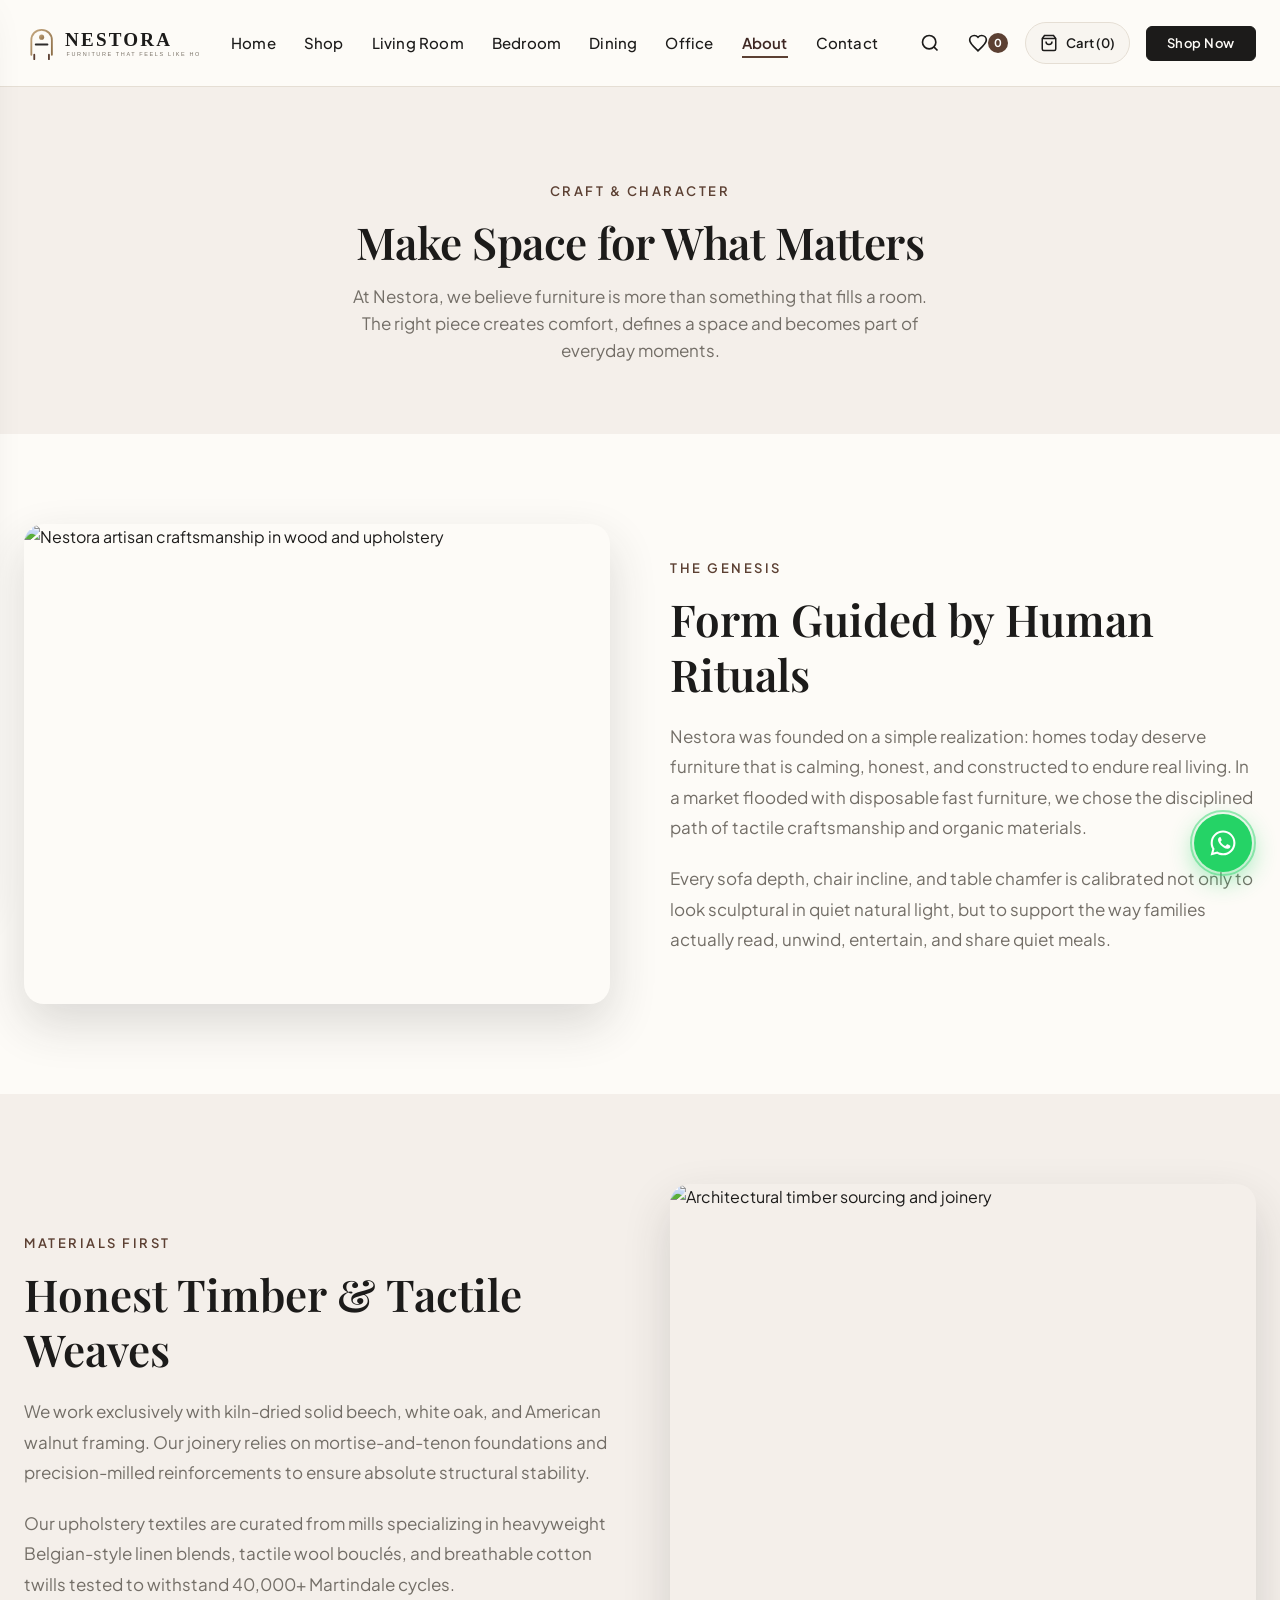
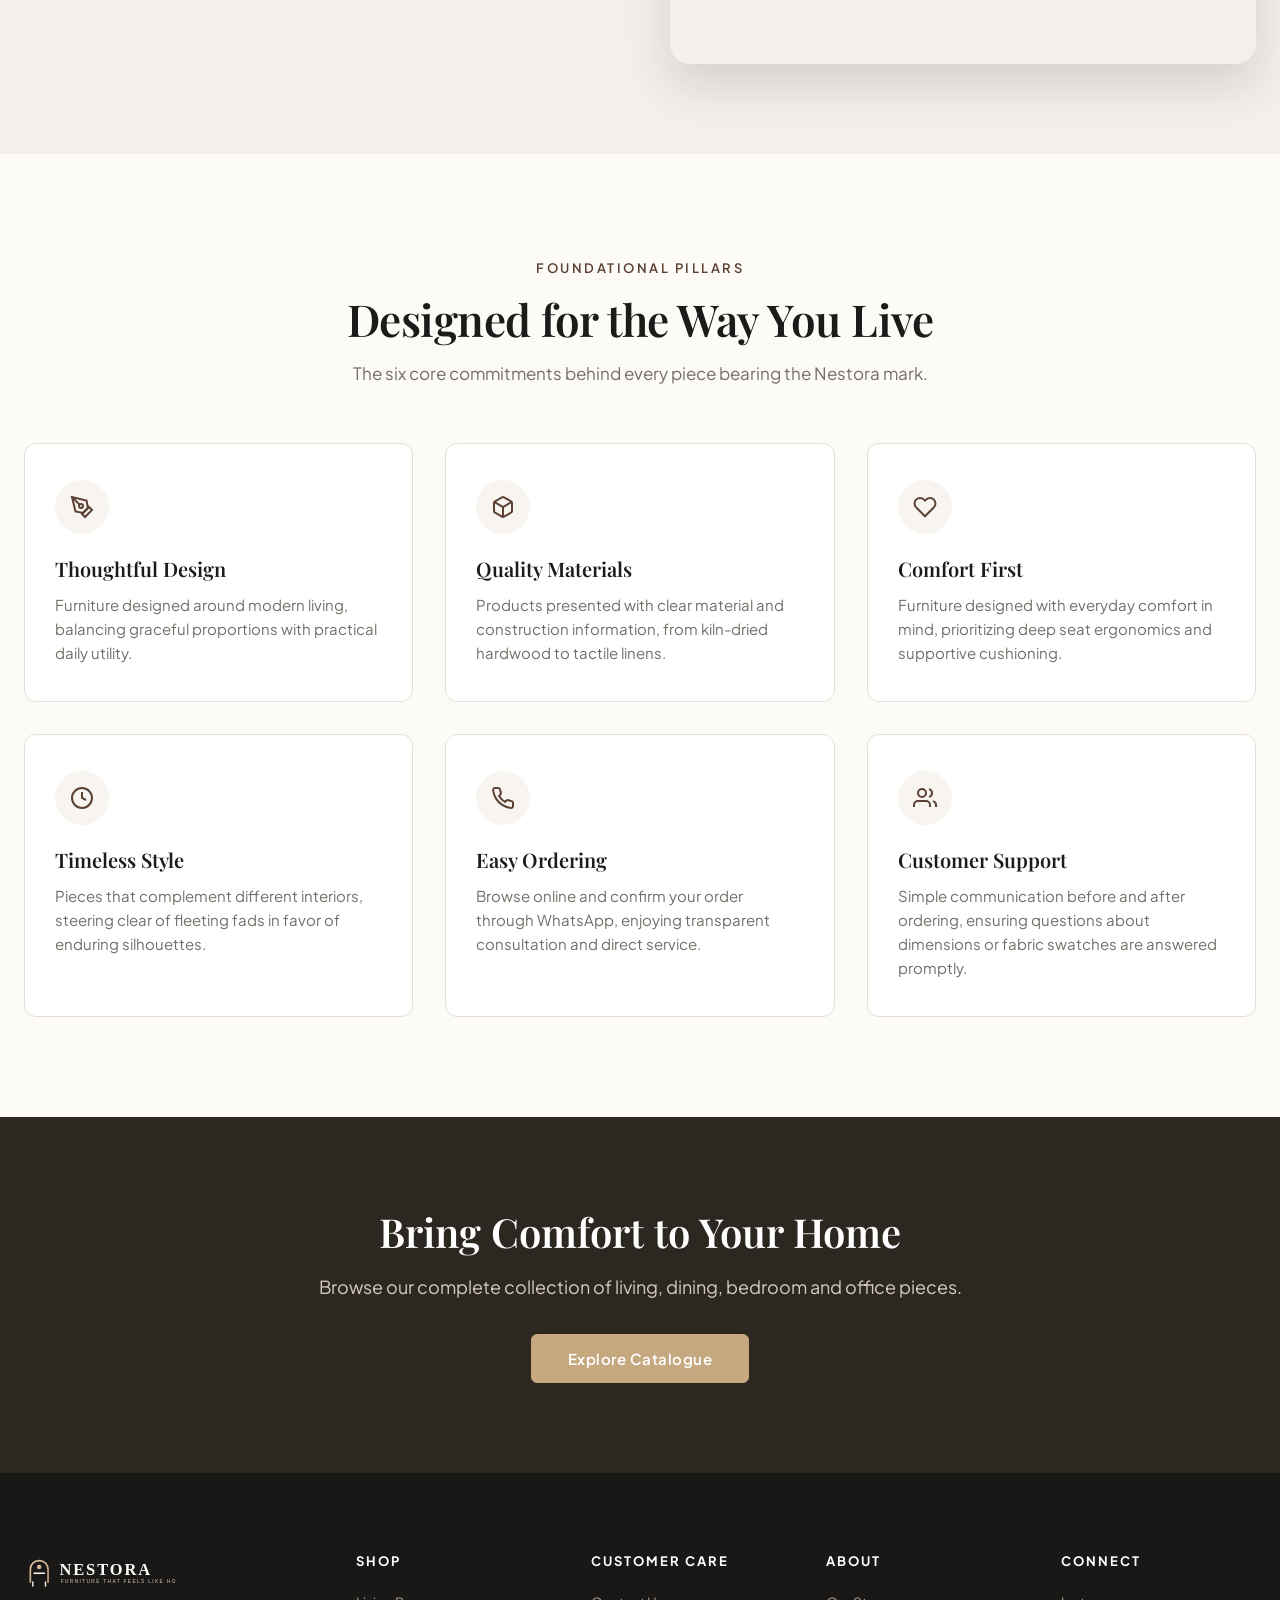
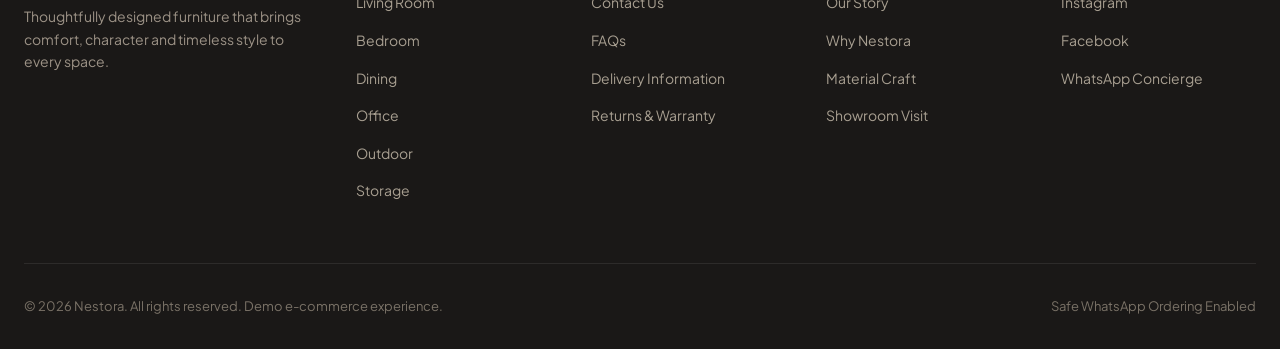
==== commit e77635f2: "Updated site" ====
--- a/about.html
+++ b/about.html
@@ -1,209 +1,276 @@
 <!DOCTYPE html>
 <html lang="en">
 <head>
-<meta charset="UTF-8">
-<meta name="viewport" content="width=device-width, initial-scale=1.0">
-<title>About — NESTORA Furniture</title>
-<meta name="description" content="The NESTORA story — quality craftsmanship and furniture designed for modern Pakistani homes.">
-<link rel="preconnect" href="https://fonts.googleapis.com">
-<link rel="preconnect" href="https://fonts.gstatic.com" crossorigin>
-<link href="https://fonts.googleapis.com/css2?family=Fraunces:ital,opsz,wght@0,9..144,400;0,9..144,500;0,9..144,600;1,9..144,500&family=Inter:wght@400;500;600;700&display=swap" rel="stylesheet">
-<link rel="stylesheet" href="css/style.css">
+  <meta charset="UTF-8">
+  <meta name="viewport" content="width=device-width, initial-scale=1.0">
+  <title>Our Story &amp; Craft | Nestora</title>
+  <meta name="description" content="Learn about Nestora's design ethos, sustainable materials, and our mission to create furniture that brings lasting warmth to modern homes.">
+  <link rel="stylesheet" href="css/style.css">
 </head>
 <body>
 
-<header class="site-header">
-  <div class="container nav-bar">
-    <a href="index.html" class="logo">NESTORA</a>
-    <nav class="nav-links">
+  <!-- ==================== HEADER ==================== -->
+  <header class="site-header">
+    <div class="container header-container">
+      <a href="index.html" class="header-brand" aria-label="Nestora Home">
+        <img src="assets/logo/logo.svg" alt="Nestora - Furniture That Feels Like Home" class="header-logo-img">
+      </a>
+
+      <nav class="header-nav" aria-label="Primary Navigation">
+        <ul class="nav-list">
+          <li><a href="index.html" class="nav-link">Home</a></li>
+          <li><a href="shop.html" class="nav-link">Shop</a></li>
+          <li><a href="shop.html?category=Living+Room" class="nav-link">Living Room</a></li>
+          <li><a href="shop.html?category=Bedroom" class="nav-link">Bedroom</a></li>
+          <li><a href="shop.html?category=Dining" class="nav-link">Dining</a></li>
+          <li><a href="shop.html?category=Office" class="nav-link">Office</a></li>
+          <li><a href="about.html" class="nav-link">About</a></li>
+          <li><a href="contact.html" class="nav-link">Contact</a></li>
+        </ul>
+      </nav>
+
+      <div class="header-actions">
+        <button type="button" class="icon-action-btn btn-open-search" aria-label="Open Search">
+          <svg viewBox="0 0 24 24" width="20" height="20" fill="none" stroke="currentColor" stroke-width="2"><circle cx="11" cy="11" r="8"/><line x1="21" y1="21" x2="16.65" y2="16.65"/></svg>
+        </button>
+
+        <a href="shop.html?wishlist=true" class="icon-action-btn" aria-label="View Wishlist">
+          <svg viewBox="0 0 24 24" width="20" height="20" fill="none" stroke="currentColor" stroke-width="2"><path d="M12 21.35l-1.45-1.32C5.4 15.36 2 12.28 2 8.5 2 5.42 4.42 3 7.5 3c1.74 0 3.41.81 4.5 2.09C13.09 3.81 14.76 3 16.5 3 19.58 3 22 5.42 22 8.5c0 3.78-3.4 6.86-8.55 11.54L12 21.35z"/></svg>
+          <span class="badge-count wishlist-count-badge">0</span>
+        </a>
+
+        <a href="cart.html" class="icon-action-btn cart-icon-btn" aria-label="View Shopping Cart">
+          <svg viewBox="0 0 24 24" width="18" height="18" fill="none" stroke="currentColor" stroke-width="2"><path d="M6 2L3 6v14a2 2 0 0 0 2 2h14a2 2 0 0 0 2-2V6l-3-4z"/><line x1="3" y1="6" x2="21" y2="6"/><path d="M16 10a4 4 0 0 1-8 0"/></svg>
+          <span class="cart-text-count" style="font-size: 0.8125rem; font-weight: 600;">Cart (0)</span>
+        </a>
+
+        <a href="shop.html" class="btn btn-primary header-cta-btn" style="padding: 10px 20px; font-size: 0.8125rem;">Shop Now</a>
+
+        <button type="button" class="nav-toggle-btn" aria-label="Open Navigation Menu">
+          <span></span>
+          <span></span>
+          <span></span>
+        </button>
+      </div>
+    </div>
+  </header>
+
+  <!-- Mobile Nav Drawer -->
+  <div class="mobile-nav-backdrop"></div>
+  <aside class="mobile-nav-drawer" aria-label="Mobile Navigation">
+    <div class="mobile-drawer-header">
+      <img src="assets/logo/logo.svg" alt="Nestora" style="height: 34px;">
+      <button type="button" class="btn-close-mobile-nav" aria-label="Close menu">&times;</button>
+    </div>
+    <nav class="mobile-nav-links">
       <a href="index.html">Home</a>
-      <a href="shop.html">Shop</a>
-      <a href="shop.html">Collections</a>
-      <a href="about.html" class="is-active">About</a>
-      <a href="contact.html">Contact</a>
+      <a href="shop.html">Shop All Furniture</a>
+      <a href="shop.html?category=Living+Room">Living Room</a>
+      <a href="shop.html?category=Bedroom">Bedroom</a>
+      <a href="shop.html?category=Dining">Dining</a>
+      <a href="shop.html?category=Office">Office</a>
+      <a href="shop.html?category=Outdoor">Outdoor</a>
+      <a href="shop.html?category=Storage">Storage</a>
+      <a href="about.html" class="active">About Us</a>
+      <a href="contact.html">Contact &amp; Showroom</a>
     </nav>
-    <div class="nav-actions">
-      <form class="nav-search" role="search" onsubmit="event.preventDefault(); window.location.href='shop.html?q=' + encodeURIComponent(this.q.value);">
-        <svg width="15" height="15" viewBox="0 0 24 24" fill="none" stroke="currentColor" stroke-width="2"><circle cx="11" cy="11" r="7"/><line x1="21" y1="21" x2="16.65" y2="16.65"/></svg>
-        <input type="search" name="q" placeholder="Search furniture">
-      </form>
-      <button class="btn-icon cart-btn" data-cart-open aria-label="Open cart">
-        <svg width="18" height="18" viewBox="0 0 24 24" fill="none" stroke="currentColor" stroke-width="1.8"><circle cx="9" cy="21" r="1"/><circle cx="20" cy="21" r="1"/><path d="M1 1h4l2.68 13.39a2 2 0 0 0 2 1.61h9.72a2 2 0 0 0 2-1.61L23 6H6"/></svg>
-        <span class="cart-count" data-cart-count>0</span>
-      </button>
-      <a class="btn-icon" href="https://wa.me/923000000000" target="_blank" rel="noopener" aria-label="Chat on WhatsApp">
-        <svg width="18" height="18" viewBox="0 0 24 24" fill="currentColor"><path d="M12.04 2C6.58 2 2.13 6.45 2.13 11.91c0 1.87.51 3.62 1.4 5.12L2 22l5.13-1.5a9.87 9.87 0 0 0 4.91 1.31h.01c5.46 0 9.9-4.45 9.9-9.9C21.95 6.45 17.5 2 12.04 2zm0 18.05h-.01a8.1 8.1 0 0 1-4.13-1.13l-.3-.18-3.06.89.9-2.98-.19-.31a8.1 8.1 0 1 1 15.02-4.32 8.16 8.16 0 0 1-8.23 8.03z"/></svg>
-      </a>
-      <button class="menu-toggle" aria-label="Open menu" aria-expanded="false">
-        <span></span><span></span><span></span>
-      </button>
+  </aside>
+
+  <!-- ==================== HERO ==================== -->
+  <section class="about-hero">
+    <div class="container container-narrow">
+      <span class="section-tagline">Craft &amp; Character</span>
+      <h1 class="section-title">Make Space for What Matters</h1>
+      <p class="section-subtitle">At Nestora, we believe furniture is more than something that fills a room. The right piece creates comfort, defines a space and becomes part of everyday moments.</p>
+    </div>
+  </section>
+
+  <!-- ==================== EDITORIAL STORY 1 ==================== -->
+  <section class="container">
+    <div class="about-editorial-grid">
+      <div class="about-photo-frame">
+        <img src="https://images.unsplash.com/photo-1586023492125-27b2c045efd7?auto=format&fit=crop&w=1200&q=80" alt="Nestora artisan craftsmanship in wood and upholstery" loading="lazy">
+      </div>
+      <div class="about-text-col">
+        <span class="section-tagline">The Genesis</span>
+        <h2>Form Guided by Human Rituals</h2>
+        <p>Nestora was founded on a simple realization: homes today deserve furniture that is calming, honest, and constructed to endure real living. In a market flooded with disposable fast furniture, we chose the disciplined path of tactile craftsmanship and organic materials.</p>
+        <p>Every sofa depth, chair incline, and table chamfer is calibrated not only to look sculptural in quiet natural light, but to support the way families actually read, unwind, entertain, and share quiet meals.</p>
+      </div>
+    </div>
+  </section>
+
+  <!-- ==================== EDITORIAL STORY 2 (REVERSED) ==================== -->
+  <section style="background-color: var(--color-warm-bg);">
+    <div class="container">
+      <div class="about-editorial-grid reversed">
+        <div class="about-photo-frame">
+          <img src="https://images.unsplash.com/photo-1503602642458-232111445657?auto=format&fit=crop&w=1200&q=80" alt="Architectural timber sourcing and joinery" loading="lazy">
+        </div>
+        <div class="about-text-col">
+          <span class="section-tagline">Materials First</span>
+          <h2>Honest Timber &amp; Tactile Weaves</h2>
+          <p>We work exclusively with kiln-dried solid beech, white oak, and American walnut framing. Our joinery relies on mortise-and-tenon foundations and precision-milled reinforcements to ensure absolute structural stability.</p>
+          <p>Our upholstery textiles are curated from mills specializing in heavyweight Belgian-style linen blends, tactile wool bouclés, and breathable cotton twills tested to withstand 40,000+ Martindale cycles.</p>
+        </div>
+      </div>
+    </div>
+  </section>
+
+  <!-- ==================== WHY NESTORA SECTION ==================== -->
+  <section class="section-why-nestora">
+    <div class="container">
+      <div class="section-header">
+        <span class="section-tagline">Foundational Pillars</span>
+        <h2 class="section-title">Designed for the Way You Live</h2>
+        <p class="section-subtitle">The six core commitments behind every piece bearing the Nestora mark.</p>
+      </div>
+
+      <div class="why-features-grid">
+        <div class="feature-box">
+          <div class="feature-icon-circle">
+            <svg viewBox="0 0 24 24" width="24" height="24" fill="none" stroke="currentColor" stroke-width="2"><path d="M12 19l7-7 3 3-7 7-3-3z"/><path d="M18 13l-1.5-7.5L2 2l3.5 14.5L13 18l5-5z"/><path d="M2 2l7.586 7.586"/><circle cx="11" cy="11" r="2"/></svg>
+          </div>
+          <h3>Thoughtful Design</h3>
+          <p>Furniture designed around modern living, balancing graceful proportions with practical daily utility.</p>
+        </div>
+
+        <div class="feature-box">
+          <div class="feature-icon-circle">
+            <svg viewBox="0 0 24 24" width="24" height="24" fill="none" stroke="currentColor" stroke-width="2"><path d="M21 16V8a2 2 0 0 0-1-1.73l-7-4a2 2 0 0 0-2 0l-7 4A2 2 0 0 0 3 8v8a2 2 0 0 0 1 1.73l7 4a2 2 0 0 0 2 0l7-4A2 2 0 0 0 21 16z"/><polyline points="3.27 6.96 12 12.01 20.73 6.96"/><line x1="12" y1="22.08" x2="12" y2="12"/></svg>
+          </div>
+          <h3>Quality Materials</h3>
+          <p>Products presented with clear material and construction information, from kiln-dried hardwood to tactile linens.</p>
+        </div>
+
+        <div class="feature-box">
+          <div class="feature-icon-circle">
+            <svg viewBox="0 0 24 24" width="24" height="24" fill="none" stroke="currentColor" stroke-width="2"><path d="M20.84 4.61a5.5 5.5 0 0 0-7.78 0L12 5.67l-1.06-1.06a5.5 5.5 0 0 0-7.78 7.78l1.06 1.06L12 21.23l7.78-7.78 1.06-1.06a5.5 5.5 0 0 0 0-7.78z"/></svg>
+          </div>
+          <h3>Comfort First</h3>
+          <p>Furniture designed with everyday comfort in mind, prioritizing deep seat ergonomics and supportive cushioning.</p>
+        </div>
+
+        <div class="feature-box">
+          <div class="feature-icon-circle">
+            <svg viewBox="0 0 24 24" width="24" height="24" fill="none" stroke="currentColor" stroke-width="2"><circle cx="12" cy="12" r="10"/><polyline points="12 6 12 12 16 14"/></svg>
+          </div>
+          <h3>Timeless Style</h3>
+          <p>Pieces that complement different interiors, steering clear of fleeting fads in favor of enduring silhouettes.</p>
+        </div>
+
+        <div class="feature-box">
+          <div class="feature-icon-circle">
+            <svg viewBox="0 0 24 24" width="24" height="24" fill="none" stroke="currentColor" stroke-width="2"><path d="M22 16.92v3a2 2 0 0 1-2.18 2 19.79 19.79 0 0 1-8.63-3.07 19.5 19.5 0 0 1-6-6 19.79 19.79 0 0 1-3.07-8.67A2 2 0 0 1 4.11 2h3a2 2 0 0 1 2 1.72 12.84 12.84 0 0 0 .7 2.81 2 2 0 0 1-.45 2.11L8.09 9.91a16 16 0 0 0 6 6l1.27-1.27a2 2 0 0 1 2.11-.45 12.84 12.84 0 0 0 2.81.7A2 2 0 0 1 22 16.92z"/></svg>
+          </div>
+          <h3>Easy Ordering</h3>
+          <p>Browse online and confirm your order through WhatsApp, enjoying transparent consultation and direct service.</p>
+        </div>
+
+        <div class="feature-box">
+          <div class="feature-icon-circle">
+            <svg viewBox="0 0 24 24" width="24" height="24" fill="none" stroke="currentColor" stroke-width="2"><path d="M17 21v-2a4 4 0 0 0-4-4H5a4 4 0 0 0-4 4v2"/><circle cx="9" cy="7" r="4"/><path d="M23 21v-2a4 4 0 0 0-3-3.87"/><path d="M16 3.13a4 4 0 0 1 0 7.75"/></svg>
+          </div>
+          <h3>Customer Support</h3>
+          <p>Simple communication before and after ordering, ensuring questions about dimensions or fabric swatches are answered promptly.</p>
+        </div>
+      </div>
+    </div>
+  </section>
+
+  <!-- ==================== CALL TO ACTION ==================== -->
+  <section style="background-color: #2D2722; color: #FFFFFF; padding: 90px 0; text-align: center;">
+    <div class="container container-narrow">
+      <h2 style="color: #FFFFFF; font-size: 2.5rem; margin-bottom: 16px;">Bring Comfort to Your Home</h2>
+      <p style="color: #D5CCBF; font-size: 1.125rem; margin-bottom: 32px;">Browse our complete collection of living, dining, bedroom and office pieces.</p>
+      <a href="shop.html" class="btn btn-primary" style="background-color: var(--color-gold); border-color: var(--color-gold); color: #FFFFFF; padding: 16px 36px;">Explore Catalogue</a>
+    </div>
+  </section>
+
+  <!-- ==================== FOOTER ==================== -->
+  <footer class="site-footer">
+    <div class="container">
+      <div class="footer-top-grid">
+        <div class="footer-brand-col">
+          <img src="assets/logo/logo-light.svg" alt="Nestora" style="height: 38px;">
+          <p>Thoughtfully designed furniture that brings comfort, character and timeless style to every space.</p>
+        </div>
+
+        <div class="footer-col">
+          <h4>Shop</h4>
+          <ul class="footer-links">
+            <li><a href="shop.html?category=Living+Room">Living Room</a></li>
+            <li><a href="shop.html?category=Bedroom">Bedroom</a></li>
+            <li><a href="shop.html?category=Dining">Dining</a></li>
+            <li><a href="shop.html?category=Office">Office</a></li>
+            <li><a href="shop.html?category=Outdoor">Outdoor</a></li>
+            <li><a href="shop.html?category=Storage">Storage</a></li>
+          </ul>
+        </div>
+
+        <div class="footer-col">
+          <h4>Customer Care</h4>
+          <ul class="footer-links">
+            <li><a href="contact.html">Contact Us</a></li>
+            <li><a href="index.html#faq-heading">FAQs</a></li>
+            <li><a href="contact.html">Delivery Information</a></li>
+            <li><a href="contact.html">Returns &amp; Warranty</a></li>
+          </ul>
+        </div>
+
+        <div class="footer-col">
+          <h4>About</h4>
+          <ul class="footer-links">
+            <li><a href="about.html">Our Story</a></li>
+            <li><a href="index.html#why-heading">Why Nestora</a></li>
+            <li><a href="about.html">Material Craft</a></li>
+            <li><a href="contact.html">Showroom Visit</a></li>
+          </ul>
+        </div>
+
+        <div class="footer-col">
+          <h4>Connect</h4>
+          <ul class="footer-links">
+            <li><a href="https://instagram.com" target="_blank" rel="noopener">Instagram</a></li>
+            <li><a href="https://facebook.com" target="_blank" rel="noopener">Facebook</a></li>
+            <li><a href="https://wa.me/923001234567" target="_blank" rel="noopener">WhatsApp Concierge</a></li>
+          </ul>
+        </div>
+      </div>
+
+      <div class="footer-bottom">
+        <p>&copy; 2026 Nestora. All rights reserved. Demo e-commerce experience.</p>
+        <div class="footer-social-row">
+          <span>Safe WhatsApp Ordering Enabled</span>
+        </div>
+      </div>
+    </div>
+  </footer>
+
+  <!-- Floating WhatsApp -->
+  <a href="https://wa.me/923001234567?text=Hello%20Nestora%2C%20I%20would%20like%20to%20learn%20more%20about%20your%20story%20and%20craft." target="_blank" rel="noopener" class="floating-whatsapp-btn" aria-label="Chat with Nestora on WhatsApp">
+    <svg viewBox="0 0 24 24" width="30" height="30" fill="currentColor">
+      <path d="M12.04 2C6.58 2 2.13 6.45 2.13 11.91C2.13 13.66 2.59 15.36 3.45 16.86L2.05 22L7.3 20.62C8.75 21.41 10.38 21.83 12.04 21.83C17.5 21.83 21.95 17.38 21.95 11.92C21.95 9.27 20.92 6.78 19.05 4.91C17.18 3.03 14.69 2 12.04 2M12.05 3.67C14.25 3.67 16.31 4.53 17.87 6.09C19.42 7.65 20.28 9.72 20.28 11.92C20.28 16.46 16.58 20.15 12.04 20.15C10.56 20.15 9.11 19.76 7.85 19L7.55 18.83L4.43 19.65L5.26 16.61L5.07 16.3C4.24 14.98 3.8 13.47 3.8 11.91C3.81 7.37 7.5 3.67 12.05 3.67M9.53 7.34C9.36 7.34 9.09 7.4 8.87 7.65C8.65 7.89 8.02 8.48 8.02 9.69C8.02 10.9 8.9 12.07 9.02 12.24C9.15 12.4 10.74 14.86 13.18 15.91C13.76 16.16 14.21 16.31 14.56 16.42C15.14 16.61 15.67 16.58 16.09 16.52C16.56 16.45 17.53 15.93 17.73 15.36C17.94 14.79 17.94 14.3 17.88 14.2C17.82 14.1 17.65 14.04 17.39 13.91C17.13 13.79 15.86 13.16 15.63 13.08C15.39 12.99 15.22 12.95 15.05 13.2C14.88 13.45 14.39 14.04 14.24 14.2C14.09 14.37 13.95 14.4 13.69 14.27C13.43 14.15 12.6 13.87 11.61 12.99C10.84 12.3 10.32 11.45 10.17 11.2C10.02 10.95 10.15 10.81 10.28 10.68C10.4 10.56 10.55 10.37 10.68 10.22C10.81 10.07 10.85 9.96 10.94 9.79C11.03 9.62 10.98 9.48 10.92 9.35C10.86 9.23 10.37 8.03 10.17 7.54C9.97 7.07 9.77 7.13 9.62 7.12C9.48 7.12 9.31 7.12 9.14 7.12L9.53 7.34Z"/>
+    </svg>
+    <span class="floating-whatsapp-tooltip">Chat with Nestora</span>
+  </a>
+
+  <!-- Back to top -->
+  <button type="button" id="back-to-top-btn" class="back-to-top-btn" aria-label="Back to top">
+    <svg viewBox="0 0 24 24" width="20" height="20" fill="none" stroke="currentColor" stroke-width="2"><polyline points="18 15 12 9 6 15"/></svg>
+  </button>
+
+  <!-- Search Overlay -->
+  <div id="search-overlay" class="search-overlay" role="dialog" aria-modal="true">
+    <div class="search-container">
+      <div class="search-header-row">
+        <input type="text" id="site-search-input" class="search-input-field" placeholder="Search sofas, beds, tables..." autocomplete="off">
+        <button type="button" id="btn-close-search" class="btn-close-search">&times;</button>
+      </div>
+      <div id="search-results-grid" class="search-results-grid"></div>
     </div>
   </div>
-</header>
-
-<div class="mobile-nav-scrim"></div>
-<nav class="mobile-nav">
-  <button class="mobile-nav-close" aria-label="Close menu">&times;</button>
-  <a href="index.html">Home</a>
-  <a href="shop.html">Shop</a>
-  <a href="shop.html">Collections</a>
-  <a href="about.html">About</a>
-  <a href="contact.html">Contact</a>
-  <div class="mobile-nav-foot">DHA Phase 6, Karachi, Pakistan<br>+92 300 0000000</div>
-</nav>
-
-<div class="cart-drawer-scrim" data-cart-scrim></div>
-<aside class="cart-drawer" data-cart-drawer aria-hidden="true">
-  <div class="cart-drawer-head">
-    <h3>Your Cart</h3>
-    <button class="cart-drawer-close" data-cart-close aria-label="Close cart">&times;</button>
-  </div>
-  <div class="cart-drawer-body" data-cart-drawer-body></div>
-  <div class="cart-drawer-foot">
-    <div class="cart-drawer-subtotal"><span>Subtotal</span><span data-cart-subtotal>Rs. 0</span></div>
-    <a href="cart.html" class="btn btn-outline btn-block">View Cart</a>
-    <button class="btn btn-whatsapp btn-block" data-cart-whatsapp>Order on WhatsApp</button>
-  </div>
-</aside>
-
-<main>
-  <section class="about-hero section">
-    <div class="container">
-      <div class="section-head">
-        <span class="eyebrow">About NESTORA</span>
-        <h1 class="section-title" style="font-size:clamp(34px,4.5vw,54px);">Furniture With Purpose</h1>
-        <p class="section-sub">NESTORA began with a simple frustration: too much furniture available in Pakistan was either mass-produced and forgettable, or beautifully designed and out of reach. We set out to close that gap.</p>
-      </div>
-      <div class="about-media" data-reveal>
-        <img src="https://images.unsplash.com/photo-1493666438817-866a91353ca9?q=80&w=1600&auto=format&fit=crop" alt="NESTORA workshop and showroom">
-      </div>
-    </div>
-  </section>
-
-  <section class="section" data-reveal>
-    <div class="container">
-      <div class="split">
-        <div class="split-media">
-          <img src="https://images.unsplash.com/photo-1567016432779-094069958ea5?q=80&w=1200&auto=format&fit=crop" alt="A NESTORA-furnished living room">
-        </div>
-        <div class="split-copy">
-          <span class="eyebrow">Our story</span>
-          <h2 class="section-title">Started in a small Karachi workshop.</h2>
-          <p>NESTORA started with three carpenters and one small workshop in Karachi. What began as custom orders for friends and family grew into a full collection — built the same way, one piece at a time, with the same attention to how furniture actually lives in a home.</p>
-        </div>
-      </div>
-    </div>
-  </section>
-
-  <section class="section section--tight" data-reveal>
-    <div class="container">
-      <div class="split is-reversed">
-        <div class="split-media">
-          <img src="https://images.unsplash.com/photo-1615874959474-d609969a20ed?q=80&w=1200&auto=format&fit=crop" alt="Dining table set for a family meal">
-        </div>
-        <div class="split-copy">
-          <span class="eyebrow">Our mission</span>
-          <h2 class="section-title">Good design shouldn't be a luxury import.</h2>
-          <p>Our mission is to make thoughtfully designed, well-built furniture accessible to modern Pakistani households — without shipping it from overseas or compromising on materials.</p>
-        </div>
-      </div>
-    </div>
-  </section>
-
-  <section class="section" data-reveal>
-    <div class="container">
-      <div class="section-head">
-        <h2 class="section-title">Quality &amp; Craftsmanship</h2>
-        <p class="section-sub">Every NESTORA piece passes through the same three checkpoints before it reaches your home.</p>
-      </div>
-      <div class="about-pillars">
-        <div class="pillar">
-          <span class="pillar-number">Materials</span>
-          <h3>Sourced, not settled for</h3>
-          <p>Solid Sheesham, oak and walnut, paired with fabrics chosen for how they hold up to daily life, not just how they photograph.</p>
-        </div>
-        <div class="pillar">
-          <span class="pillar-number">Construction</span>
-          <h3>Built by hand, checked by hand</h3>
-          <p>Every frame is joined and finished by our in-house carpenters, then inspected before it's approved for delivery.</p>
-        </div>
-        <div class="pillar">
-          <span class="pillar-number">Comfort</span>
-          <h3>Tested for real rooms</h3>
-          <p>We sit in it, sleep on it, and live with every prototype before it becomes part of the collection.</p>
-        </div>
-      </div>
-    </div>
-  </section>
-
-  <section class="section section--dark" data-reveal>
-    <div class="container">
-      <div class="split">
-        <div class="split-media">
-          <img src="https://images.unsplash.com/photo-1616486338812-3dadae4b4ace?q=80&w=1200&auto=format&fit=crop" alt="Modern Pakistani apartment living room">
-        </div>
-        <div class="split-copy">
-          <span class="eyebrow" style="color:#ead9c4;">Modern Pakistani homes</span>
-          <h2 class="section-title">Designed for the way homes here actually work.</h2>
-          <p>Joint families, smaller apartments, big get-togethers, humid summers — our pieces are designed and tested with the realities of Pakistani homes in mind, not adapted from a catalog built for somewhere else.</p>
-          <a href="shop.html" class="btn btn-outline">Explore Collection</a>
-        </div>
-      </div>
-    </div>
-  </section>
-</main>
-
-<footer class="site-footer">
-  <div class="container">
-    <div class="footer-grid">
-      <div class="footer-brand">
-        <a href="index.html" class="logo">NESTORA</a>
-        <p>Furniture That Feels Like Home.</p>
-        <div class="footer-social">
-          <a href="#" aria-label="Instagram"><svg width="16" height="16" viewBox="0 0 24 24" fill="none" stroke="currentColor" stroke-width="1.6"><rect x="2" y="2" width="20" height="20" rx="5"/><circle cx="12" cy="12" r="4"/><circle cx="17.5" cy="6.5" r="1"/></svg></a>
-          <a href="#" aria-label="Facebook"><svg width="16" height="16" viewBox="0 0 24 24" fill="none" stroke="currentColor" stroke-width="1.6"><path d="M18 2h-3a5 5 0 0 0-5 5v3H7v4h3v8h4v-8h3l1-4h-4V7a1 1 0 0 1 1-1h3z"/></svg></a>
-          <a href="#" aria-label="TikTok"><svg width="16" height="16" viewBox="0 0 24 24" fill="none" stroke="currentColor" stroke-width="1.6"><path d="M9 12a4 4 0 1 0 4 4V4a5 5 0 0 0 5 5"/></svg></a>
-          <a href="https://wa.me/923000000000" target="_blank" rel="noopener" aria-label="WhatsApp"><svg width="16" height="16" viewBox="0 0 24 24" fill="currentColor"><path d="M12.04 2C6.58 2 2.13 6.45 2.13 11.91c0 1.87.51 3.62 1.4 5.12L2 22l5.13-1.5a9.87 9.87 0 0 0 4.91 1.31h.01c5.46 0 9.9-4.45 9.9-9.9C21.95 6.45 17.5 2 12.04 2z"/></svg></a>
-        </div>
-      </div>
-      <div class="footer-col">
-        <h4>Shop</h4>
-        <ul>
-          <li><a href="shop.html?category=Sofas">Sofas</a></li>
-          <li><a href="shop.html?category=Beds">Beds</a></li>
-          <li><a href="shop.html?category=Dining">Dining</a></li>
-          <li><a href="shop.html?category=Chairs">Chairs</a></li>
-          <li><a href="shop.html?category=Tables">Tables</a></li>
-          <li><a href="shop.html?category=Décor">Décor</a></li>
-        </ul>
-      </div>
-      <div class="footer-col">
-        <h4>Company</h4>
-        <ul>
-          <li><a href="about.html">About</a></li>
-          <li><a href="index.html#showroom">Showroom</a></li>
-          <li><a href="contact.html">Contact</a></li>
-          <li><a href="contact.html">FAQs</a></li>
-        </ul>
-      </div>
-      <div class="footer-col">
-        <h4>Contact</h4>
-        <ul>
-          <li>Karachi, Pakistan</li>
-          <li>+92 300 0000000</li>
-          <li>hello@nestora.example</li>
-        </ul>
-      </div>
-    </div>
-    <div class="footer-bottom">
-      <span>&copy; <span data-year>2026</span> NESTORA Furniture. Demo site — for presentation purposes only.</span>
-      <span>Made for a Pakistani home decor business</span>
-    </div>
-  </div>
-</footer>
-
-<script src="js/products.js"></script>
-<script src="js/cart.js"></script>
-<script src="js/main.js"></script>
+
+  <script src="js/script.js"></script>
 </body>
 </html>
--- a/css/style.css
+++ b/css/style.css
@@ -1,1874 +1,3593 @@
 /* ==========================================================================
-   NESTORA — style.css
-   Warm, editorial, restrained. One serif for character (Fraunces), one
-   grotesque for structure (Inter). One accent color (burnt umber), spent
-   sparingly. No card-soup, no gradients, no rounded-everything.
+   NESTORA - FURNITURE THAT FEELS LIKE HOME
+   Modern Luxury Furniture E-Commerce Stylesheet
    ========================================================================== */
 
-/* ---------------------------------------------------------------------- */
-/* 1. Tokens                                                               */
-/* ---------------------------------------------------------------------- */
+@import url('https://fonts.googleapis.com/css2?family=Playfair+Display:ital,wght@0,400;0,500;0,600;0,700;1,400;1,600&family=Plus+Jakarta+Sans:wght@300;400;500;600;700&display=swap');
+
+/* --- CSS VARIABLES & TOKENS --- */
 :root {
-  --ivory: #f6f1e7;
-  --paper: #fbf8f2;
-  --taupe: #e4d8c3;
-  --taupe-line: #d8c9ad;
-  --walnut: #6e4a32;
-  --walnut-dark: #4d3222;
-  --ink: #211d18;
-  --ink-soft: #58524a;
-  --ink-faint: #8a8276;
-  --umber: #a2532b;
-  --umber-dark: #7e3f21;
-  --cream-btn-text: #211d18;
-
-  --font-display: "Fraunces", "Iowan Old Style", "Georgia", serif;
-  --font-body: "Inter", -apple-system, BlinkMacSystemFont, "Segoe UI", sans-serif;
-
-  --container: 1240px;
-  --radius-s: 2px;
-  --radius-m: 3px;
-
-  --ease: cubic-bezier(0.22, 1, 0.36, 1);
-}
-
-/* ---------------------------------------------------------------------- */
-/* 2. Reset                                                                */
-/* ---------------------------------------------------------------------- */
-*,
-*::before,
-*::after {
+  /* Warm Earthy Neutral Palette */
+  --color-ivory: #FDFBF7;
+  --color-cream: #F8F5F0;
+  --color-warm-bg: #F4EFEA;
+  --color-sand: #E8E2D9;
+  --color-taupe-light: #D5CCBF;
+  --color-taupe: #9C9286;
+  --color-taupe-dark: #6D6459;
+  
+  --color-walnut: #5C4033;
+  --color-walnut-dark: #3E2723;
+  --color-walnut-light: #7A5745;
+  
+  --color-charcoal: #1C1B1A;
+  --color-charcoal-light: #2D2B2A;
+  --color-muted-text: #736E67;
+  --color-border: #E5DED4;
+  --color-border-light: #EFECE6;
+
+  /* Accent Tones */
+  --color-olive: #4A5844;
+  --color-olive-light: #5C6B56;
+  --color-gold: #C5A880;
+  --color-gold-hover: #B38E5D;
+  --color-terracotta: #A86538;
+  --color-white: #FFFFFF;
+
+  /* Typography */
+  --font-serif: 'Playfair Display', Georgia, serif;
+  --font-sans: 'Plus Jakarta Sans', -apple-system, BlinkMacSystemFont, "Segoe UI", Roboto, sans-serif;
+
+  /* Shadows */
+  --shadow-sm: 0 2px 8px rgba(28, 27, 26, 0.04);
+  --shadow-md: 0 8px 24px rgba(28, 27, 26, 0.08);
+  --shadow-lg: 0 16px 40px rgba(28, 27, 26, 0.12);
+  --shadow-lift: 0 20px 48px rgba(45, 43, 42, 0.16);
+
+  /* Transitions */
+  --transition-fast: 0.2s cubic-bezier(0.16, 1, 0.3, 1);
+  --transition-smooth: 0.35s cubic-bezier(0.16, 1, 0.3, 1);
+  --transition-slow: 0.6s cubic-bezier(0.16, 1, 0.3, 1);
+
+  /* Geometry & Layout */
+  --radius-sm: 6px;
+  --radius-md: 12px;
+  --radius-lg: 20px;
+  --radius-pill: 9999px;
+  --max-width: 1320px;
+  --header-height: 86px;
+}
+
+/* --- BASE & RESET --- */
+*, *::before, *::after {
   box-sizing: border-box;
+  margin: 0;
+  padding: 0;
 }
 
 html {
+  font-size: 16px;
   scroll-behavior: smooth;
+  -webkit-text-size-adjust: 100%;
 }
 
 body {
-  margin: 0;
-  background: var(--ivory);
-  color: var(--ink);
-  font-family: var(--font-body);
-  font-size: 16px;
+  font-family: var(--font-sans);
+  background-color: var(--color-ivory);
+  color: var(--color-charcoal);
   line-height: 1.6;
+  font-weight: 400;
+  overflow-x: hidden;
+  text-rendering: optimizeLegibility;
   -webkit-font-smoothing: antialiased;
 }
 
-body.no-scroll {
+body.modal-open {
   overflow: hidden;
 }
 
 img {
   max-width: 100%;
+  height: auto;
   display: block;
 }
 
 a {
   color: inherit;
   text-decoration: none;
-}
-
-ul {
-  margin: 0;
+  transition: color var(--transition-fast);
+}
+
+button, input, select, textarea {
+  font-family: inherit;
+  font-size: inherit;
+  color: inherit;
+  border: none;
+  background: none;
+  outline: none;
+}
+
+button {
+  cursor: pointer;
+}
+
+ul, ol {
+  list-style: none;
+}
+
+.sr-only {
+  position: absolute;
+  width: 1px;
+  height: 1px;
   padding: 0;
-  list-style: none;
-}
-
-button {
-  font-family: inherit;
-  cursor: pointer;
-}
-
-h1, h2, h3, h4 {
-  font-family: var(--font-display);
-  font-weight: 600;
-  line-height: 1.12;
-  margin: 0;
-  letter-spacing: -0.01em;
-  color: var(--ink);
-}
-
-p {
-  margin: 0;
-}
-
-@media (prefers-reduced-motion: reduce) {
-  *, *::before, *::after {
-    animation-duration: 0.001ms !important;
-    transition-duration: 0.001ms !important;
-    scroll-behavior: auto !important;
-  }
-}
-
-:focus-visible {
-  outline: 2px solid var(--umber);
-  outline-offset: 3px;
-}
-
-/* ---------------------------------------------------------------------- */
-/* 3. Layout helpers                                                       */
-/* ---------------------------------------------------------------------- */
+  margin: -1px;
+  overflow: hidden;
+  clip: rect(0, 0, 0, 0);
+  white-space: nowrap;
+  border: 0;
+}
+
+/* --- CONTAINER & GRID SYSTEM --- */
 .container {
   width: 100%;
-  max-width: var(--container);
-  margin: 0 auto;
-  padding: 0 32px;
-}
-
-.section {
-  padding: 104px 0;
-}
-
-.section--tight {
-  padding: 72px 0;
-}
-
-.section-head {
-  max-width: 620px;
-  margin-bottom: 48px;
-}
-
-.section-head.is-center {
+  max-width: var(--max-width);
   margin-left: auto;
   margin-right: auto;
+  padding-left: 24px;
+  padding-right: 24px;
+}
+
+.container-narrow {
+  max-width: 980px;
+}
+
+/* --- TYPOGRAPHY --- */
+h1, h2, h3, h4, h5, h6 {
+  font-family: var(--font-serif);
+  color: var(--color-charcoal);
+  font-weight: 600;
+  line-height: 1.25;
+}
+
+.section-header {
   text-align: center;
+  margin-bottom: 56px;
+  position: relative;
+}
+
+.section-tagline {
+  display: inline-block;
+  font-size: 0.8125rem;
+  font-weight: 600;
+  letter-spacing: 2.5px;
+  text-transform: uppercase;
+  color: var(--color-walnut);
+  margin-bottom: 12px;
 }
 
 .section-title {
-  font-size: clamp(28px, 3.4vw, 42px);
-}
-
-.section-sub {
-  margin-top: 14px;
-  color: var(--ink-soft);
-  font-size: 17px;
-  max-width: 46ch;
-}
-
-.section-head.is-center .section-sub {
+  font-size: clamp(2rem, 3.5vw, 2.75rem);
+  letter-spacing: -0.5px;
+  margin-bottom: 14px;
+}
+
+.section-subtitle {
+  font-size: 1.0625rem;
+  color: var(--color-muted-text);
+  max-width: 600px;
   margin-left: auto;
   margin-right: auto;
-}
-
-.section--dark {
-  background: var(--ink);
-  color: var(--paper);
-}
-
-.section--dark .section-title,
-.section--dark h1,
-.section--dark h2,
-.section--dark h3 {
-  color: var(--paper);
-}
-
-.section--dark .section-sub {
-  color: #c9c2b6;
-}
-
-.eyebrow {
-  display: inline-block;
-  font-family: var(--font-display);
-  font-style: italic;
-  font-size: 18px;
-  color: var(--umber);
-  margin-bottom: 10px;
-}
-
-[data-reveal] {
-  opacity: 0;
-  transform: translateY(18px);
-  transition: opacity 0.7s var(--ease), transform 0.7s var(--ease);
-}
-
-[data-reveal].is-revealed {
-  opacity: 1;
-  transform: none;
-}
-
-/* ---------------------------------------------------------------------- */
-/* 4. Buttons                                                              */
-/* ---------------------------------------------------------------------- */
+  line-height: 1.6;
+}
+
+/* --- BUTTONS --- */
 .btn {
   display: inline-flex;
   align-items: center;
   justify-content: center;
+  gap: 10px;
+  padding: 14px 28px;
+  font-size: 0.9375rem;
+  font-weight: 600;
+  letter-spacing: 0.5px;
+  border-radius: var(--radius-sm);
+  transition: all var(--transition-smooth);
+  text-align: center;
+  white-space: nowrap;
+  line-height: 1;
+}
+
+.btn-primary {
+  background-color: var(--color-charcoal);
+  color: var(--color-ivory);
+  border: 1px solid var(--color-charcoal);
+}
+
+.btn-primary:hover {
+  background-color: var(--color-walnut);
+  border-color: var(--color-walnut);
+  color: var(--color-white);
+  transform: translateY(-2px);
+  box-shadow: var(--shadow-md);
+}
+
+.btn-secondary {
+  background-color: transparent;
+  color: var(--color-charcoal);
+  border: 1.5px solid var(--color-charcoal);
+}
+
+.btn-secondary:hover {
+  background-color: var(--color-charcoal);
+  color: var(--color-ivory);
+  transform: translateY(-2px);
+  box-shadow: var(--shadow-sm);
+}
+
+.btn-accent {
+  background-color: var(--color-olive);
+  color: var(--color-white);
+  border: 1px solid var(--color-olive);
+}
+
+.btn-accent:hover {
+  background-color: var(--color-walnut-dark);
+  border-color: var(--color-walnut-dark);
+}
+
+.btn-gold {
+  background: linear-gradient(135deg, #C5A880, #A88656);
+  color: var(--color-white);
+}
+
+.btn-gold:hover {
+  filter: brightness(1.08);
+  box-shadow: 0 8px 20px rgba(197, 168, 128, 0.4);
+}
+
+.btn-whatsapp-confirm {
+  background-color: #25D366;
+  color: #FFFFFF;
+  font-weight: 700;
+  font-size: 1.05rem;
+  padding: 18px 32px;
+  border-radius: var(--radius-sm);
+  box-shadow: 0 6px 20px rgba(37, 211, 102, 0.35);
+  display: flex;
+  align-items: center;
+  justify-content: center;
+  gap: 12px;
+  width: 100%;
+}
+
+.btn-whatsapp-confirm:hover {
+  background-color: #1EBE5D;
+  transform: translateY(-2px);
+  box-shadow: 0 10px 28px rgba(37, 211, 102, 0.45);
+}
+
+.btn-whatsapp-inquire {
+  background-color: #F0FBF4;
+  color: #1A8741;
+  border: 1.5px solid #A3E4BA;
+  padding: 12px 20px;
+  font-size: 0.875rem;
+  font-weight: 600;
+  border-radius: var(--radius-sm);
+  display: inline-flex;
+  align-items: center;
+  justify-content: center;
   gap: 8px;
-  padding: 15px 30px;
-  font-size: 15px;
-  font-weight: 600;
-  border-radius: var(--radius-s);
-  border: 1px solid transparent;
-  transition: background 0.25s var(--ease), color 0.25s var(--ease),
-    border-color 0.25s var(--ease), transform 0.2s var(--ease);
-  white-space: nowrap;
-}
-
-.btn:active {
-  transform: translateY(1px);
-}
-
-.btn-primary {
-  background: var(--ink);
-  color: var(--paper);
-}
-
-.btn-primary:hover {
-  background: var(--umber-dark);
-}
-
-.btn-outline {
-  background: transparent;
-  border-color: currentColor;
-  color: var(--ink);
-}
-
-.btn-outline:hover {
-  background: var(--ink);
-  color: var(--paper);
-}
-
-.section--dark .btn-outline {
-  color: var(--paper);
-}
-
-.section--dark .btn-outline:hover {
-  background: var(--paper);
-  color: var(--ink);
-}
-
-.btn-whatsapp {
-  background: #3f6b4a;
-  color: #fff;
-}
-
-.btn-whatsapp:hover {
-  background: #325739;
-}
-
-.btn-block {
-  width: 100%;
-}
-
-.btn-sm {
-  padding: 10px 18px;
-  font-size: 13.5px;
-}
-
-.btn-icon {
-  display: inline-flex;
-  align-items: center;
-  justify-content: center;
-  width: 40px;
-  height: 40px;
-  border-radius: 50%;
-  background: transparent;
-  border: 1px solid var(--taupe-line);
-  color: var(--ink);
-  transition: background 0.2s var(--ease), border-color 0.2s var(--ease);
-}
-
-.btn-icon:hover {
-  background: var(--taupe);
-}
-
-/* ---------------------------------------------------------------------- */
-/* 5. Header / Nav                                                         */
-/* ---------------------------------------------------------------------- */
+  transition: all var(--transition-fast);
+}
+
+.btn-whatsapp-inquire:hover {
+  background-color: #25D366;
+  border-color: #25D366;
+  color: #FFFFFF;
+}
+
+/* --- HEADER & NAVIGATION --- */
 .site-header {
   position: sticky;
   top: 0;
-  z-index: 60;
-  background: rgba(246, 241, 231, 0.92);
-  backdrop-filter: blur(10px);
-  border-bottom: 1px solid transparent;
-  transition: border-color 0.3s var(--ease), box-shadow 0.3s var(--ease);
-}
-
-.site-header.is-scrolled {
-  border-bottom-color: var(--taupe-line);
-  box-shadow: 0 8px 24px -20px rgba(33, 29, 24, 0.4);
-}
-
-.nav-bar {
+  left: 0;
+  width: 100%;
+  background-color: rgba(253, 251, 247, 0.94);
+  backdrop-filter: blur(12px);
+  -webkit-backdrop-filter: blur(12px);
+  border-bottom: 1px solid var(--color-border);
+  z-index: 900;
+  transition: all var(--transition-smooth);
+}
+
+.site-header.header-scrolled {
+  background-color: rgba(253, 251, 247, 0.98);
+  box-shadow: var(--shadow-sm);
+  --header-height: 74px;
+}
+
+.header-container {
   display: flex;
   align-items: center;
   justify-content: space-between;
-  padding: 20px 0;
-}
-
-.logo {
-  font-family: var(--font-display);
-  font-size: 23px;
+  height: var(--header-height);
+  gap: 24px;
+}
+
+/* Brand Logo */
+.header-brand {
+  display: flex;
+  align-items: center;
+  text-decoration: none;
+  flex-shrink: 0;
+}
+
+.header-logo-img {
+  height: 44px;
+  width: auto;
+}
+
+/* Main Nav */
+.header-nav {
+  display: flex;
+  align-items: center;
+}
+
+.nav-list {
+  display: flex;
+  align-items: center;
+  gap: 28px;
+}
+
+.nav-link {
+  font-size: 0.9375rem;
+  font-weight: 500;
+  color: var(--color-charcoal);
+  padding: 8px 0;
+  position: relative;
+  letter-spacing: 0.2px;
+}
+
+.nav-link::after {
+  content: '';
+  position: absolute;
+  bottom: 2px;
+  left: 0;
+  width: 0%;
+  height: 2px;
+  background-color: var(--color-walnut);
+  transition: width var(--transition-smooth);
+}
+
+.nav-link:hover::after,
+.nav-link.active::after {
+  width: 100%;
+}
+
+.nav-link.active {
   font-weight: 600;
-  letter-spacing: 0.06em;
-}
-
-.nav-links {
-  display: flex;
-  align-items: center;
-  gap: 40px;
-}
-
-.nav-links a {
-  font-size: 14.5px;
-  color: var(--ink-soft);
+  color: var(--color-walnut-dark);
+}
+
+/* Header Action Icons */
+.header-actions {
+  display: flex;
+  align-items: center;
+  gap: 16px;
+  flex-shrink: 0;
+}
+
+.icon-action-btn {
+  display: flex;
+  align-items: center;
+  justify-content: center;
+  width: 42px;
+  height: 42px;
+  border-radius: 50%;
+  color: var(--color-charcoal);
+  background-color: transparent;
+  transition: all var(--transition-fast);
   position: relative;
-  padding: 4px 0;
-  transition: color 0.2s var(--ease);
-}
-
-.nav-links a:hover,
-.nav-links a.is-active {
-  color: var(--ink);
-}
-
-.nav-links a.is-active::after {
-  content: "";
-  position: absolute;
-  left: 0;
-  right: 0;
-  bottom: -4px;
-  height: 1px;
-  background: var(--umber);
-}
-
-.nav-actions {
-  display: flex;
-  align-items: center;
-  gap: 10px;
-}
-
-.nav-search {
+}
+
+.icon-action-btn:hover {
+  background-color: var(--color-sand);
+  color: var(--color-walnut-dark);
+}
+
+.cart-icon-btn {
   display: flex;
   align-items: center;
   gap: 8px;
-  background: var(--paper);
-  border: 1px solid var(--taupe-line);
-  border-radius: 999px;
   padding: 8px 14px;
-  width: 190px;
-  transition: width 0.25s var(--ease), border-color 0.25s var(--ease);
-}
-
-.nav-search:focus-within {
-  width: 230px;
-  border-color: var(--umber);
-}
-
-.nav-search input {
-  border: 0;
-  background: transparent;
-  outline: none;
-  font-size: 13.5px;
-  width: 100%;
-  font-family: var(--font-body);
-  color: var(--ink);
-}
-
-.nav-search svg {
-  flex: none;
-  opacity: 0.55;
-}
-
-.cart-btn {
-  position: relative;
-}
-
-.cart-count {
-  position: absolute;
-  top: -6px;
-  right: -6px;
-  min-width: 18px;
-  height: 18px;
-  padding: 0 4px;
-  border-radius: 999px;
-  background: var(--umber);
-  color: #fff;
-  font-size: 10.5px;
+  width: auto;
+  border-radius: var(--radius-pill);
+  background-color: var(--color-cream);
+  border: 1px solid var(--color-border);
+}
+
+.cart-icon-btn:hover {
+  background-color: var(--color-sand);
+  border-color: var(--color-taupe-light);
+}
+
+.badge-count {
+  display: inline-flex;
+  align-items: center;
+  justify-content: center;
+  min-width: 20px;
+  height: 20px;
+  padding: 0 5px;
+  background-color: var(--color-walnut);
+  color: var(--color-white);
+  font-size: 0.6875rem;
   font-weight: 700;
-  display: none;
-  align-items: center;
-  justify-content: center;
-  line-height: 1;
-}
-
-.cart-count.is-visible {
-  display: flex;
-}
-
-.menu-toggle {
+  border-radius: 10px;
+}
+
+.badge-count.has-items {
+  background-color: var(--color-walnut);
+}
+
+.header-cta-btn {
+  display: inline-flex;
+}
+
+/* Hamburger toggle for mobile */
+.nav-toggle-btn {
   display: none;
   flex-direction: column;
   justify-content: center;
   gap: 5px;
-  width: 40px;
-  height: 40px;
+  width: 42px;
+  height: 42px;
+  padding: 8px;
   background: transparent;
-  border: 0;
-}
-
-.menu-toggle span {
+}
+
+.nav-toggle-btn span {
   display: block;
-  width: 22px;
-  height: 1.5px;
-  background: var(--ink);
-  transition: transform 0.3s var(--ease), opacity 0.3s var(--ease);
-  margin: 0 auto;
-}
-
-.menu-toggle.is-active span:nth-child(1) {
-  transform: translateY(6.5px) rotate(45deg);
-}
-
-.menu-toggle.is-active span:nth-child(2) {
-  opacity: 0;
-}
-
-.menu-toggle.is-active span:nth-child(3) {
-  transform: translateY(-6.5px) rotate(-45deg);
-}
-
-/* mobile nav panel */
-.mobile-nav-scrim {
+  width: 24px;
+  height: 2px;
+  background-color: var(--color-charcoal);
+  transition: all var(--transition-fast);
+}
+
+/* Mobile Nav Drawer */
+.mobile-nav-backdrop {
   position: fixed;
   inset: 0;
-  background: rgba(33, 29, 24, 0.4);
+  background-color: rgba(28, 27, 26, 0.5);
+  backdrop-filter: blur(4px);
+  z-index: 998;
   opacity: 0;
   pointer-events: none;
-  transition: opacity 0.3s var(--ease);
-  z-index: 70;
-}
-
-.mobile-nav-scrim.is-open {
+  transition: opacity var(--transition-smooth);
+}
+
+.mobile-nav-backdrop.active {
   opacity: 1;
   pointer-events: auto;
 }
 
-.mobile-nav {
+.mobile-nav-drawer {
   position: fixed;
   top: 0;
-  right: 0;
-  bottom: 0;
-  width: min(320px, 84vw);
-  background: var(--paper);
-  z-index: 80;
-  transform: translateX(100%);
-  transition: transform 0.35s var(--ease);
-  padding: 28px 26px;
+  left: -320px;
+  width: 300px;
+  height: 100%;
+  background-color: var(--color-ivory);
+  box-shadow: var(--shadow-lg);
+  z-index: 999;
+  transition: transform var(--transition-smooth);
   display: flex;
   flex-direction: column;
-  gap: 26px;
-  box-shadow: -20px 0 40px -30px rgba(0,0,0,0.4);
-}
-
-.mobile-nav.is-open {
-  transform: translateX(0);
-}
-
-.mobile-nav-close {
-  align-self: flex-end;
-  background: none;
-  border: 0;
-  font-size: 26px;
+  padding: 30px 24px;
+  overflow-y: auto;
+}
+
+.mobile-nav-drawer.open {
+  transform: translateX(320px);
+}
+
+.mobile-drawer-header {
+  display: flex;
+  align-items: center;
+  justify-content: space-between;
+  margin-bottom: 32px;
+  padding-bottom: 16px;
+  border-bottom: 1px solid var(--color-border);
+}
+
+.btn-close-mobile-nav {
+  font-size: 1.75rem;
   line-height: 1;
-  color: var(--ink);
-}
-
-.mobile-nav a {
-  font-family: var(--font-display);
-  font-size: 21px;
+  color: var(--color-charcoal);
+  padding: 4px 8px;
+}
+
+.mobile-nav-links {
+  display: flex;
+  flex-direction: column;
+  gap: 18px;
+}
+
+.mobile-nav-links a {
+  font-size: 1.125rem;
+  font-weight: 500;
+  color: var(--color-charcoal);
   display: block;
-  padding: 8px 0;
-  border-bottom: 1px solid var(--taupe-line);
-}
-
-.mobile-nav-foot {
+  padding: 6px 0;
+}
+
+.mobile-nav-links a.active {
+  color: var(--color-walnut);
+  font-weight: 600;
+}
+
+.mobile-drawer-cta {
   margin-top: auto;
-  font-size: 13.5px;
-  color: var(--ink-soft);
-}
-
-/* ---------------------------------------------------------------------- */
-/* 6. Hero                                                                  */
-/* ---------------------------------------------------------------------- */
-.hero {
+  padding-top: 24px;
+  border-top: 1px solid var(--color-border);
+}
+
+/* --- CINEMATIC HERO SECTION --- */
+.hero-section {
   position: relative;
-  min-height: 92vh;
-  display: flex;
-  align-items: flex-end;
+  min-height: calc(90vh - var(--header-height));
+  display: flex;
+  align-items: center;
+  background-color: #2D2722;
+  color: var(--color-white);
   overflow: hidden;
-}
-
-.hero-media {
+  padding: 80px 0;
+}
+
+.hero-background-media {
   position: absolute;
   inset: 0;
-}
-
-.hero-media img {
+  z-index: 1;
+}
+
+.hero-bg-img {
   width: 100%;
   height: 100%;
   object-fit: cover;
-}
-
-.hero-media::after {
-  content: "";
+  object-position: center;
+  filter: brightness(0.68) saturate(1.1);
+  transform: scale(1.02);
+  transition: transform 6s ease-out;
+}
+
+.hero-section:hover .hero-bg-img {
+  transform: scale(1.06);
+}
+
+.hero-overlay-gradient {
   position: absolute;
   inset: 0;
-  background: linear-gradient(180deg, rgba(33,29,24,0.15) 0%, rgba(33,29,24,0.55) 100%);
+  background: linear-gradient(
+    90deg, 
+    rgba(22, 19, 17, 0.85) 0%, 
+    rgba(22, 19, 17, 0.55) 50%, 
+    rgba(22, 19, 17, 0.3) 100%
+  );
+  z-index: 2;
 }
 
 .hero-content {
   position: relative;
-  z-index: 2;
-  color: var(--paper);
-  padding: 0 32px 88px;
-  max-width: 720px;
-}
-
-.hero-eyebrow {
-  font-family: var(--font-display);
-  font-style: italic;
-  font-size: 18px;
-  color: #ead9c4;
-  margin-bottom: 18px;
-  display: block;
+  z-index: 3;
+  max-width: 680px;
+}
+
+.hero-badges-row {
+  display: flex;
+  flex-wrap: wrap;
+  gap: 12px;
+  margin-bottom: 24px;
+}
+
+.hero-badge {
+  display: inline-flex;
+  align-items: center;
+  gap: 6px;
+  padding: 6px 14px;
+  background: rgba(255, 255, 255, 0.15);
+  backdrop-filter: blur(8px);
+  -webkit-backdrop-filter: blur(8px);
+  border: 1px solid rgba(255, 255, 255, 0.25);
+  border-radius: var(--radius-pill);
+  font-size: 0.6875rem;
+  font-weight: 700;
+  letter-spacing: 1.8px;
+  text-transform: uppercase;
+  color: #F8F5F0;
 }
 
 .hero-title {
-  font-size: clamp(40px, 6vw, 74px);
-  color: #fff;
-}
-
-.hero-text {
-  margin-top: 22px;
-  font-size: 18px;
-  max-width: 46ch;
-  color: #ece5d8;
-}
-
-.hero-actions {
-  margin-top: 36px;
-  display: flex;
+  font-size: clamp(2.75rem, 5.5vw, 4.25rem);
+  font-weight: 700;
+  line-height: 1.12;
+  color: #FFFFFF;
+  margin-bottom: 20px;
+  letter-spacing: -0.5px;
+}
+
+.hero-lead {
+  font-size: clamp(1.05rem, 1.8vw, 1.25rem);
+  line-height: 1.6;
+  color: #E8E2D9;
+  margin-bottom: 36px;
+  font-weight: 300;
+}
+
+.hero-cta-group {
+  display: flex;
+  flex-wrap: wrap;
   gap: 16px;
-  flex-wrap: wrap;
-}
-
-.hero .btn-outline {
-  color: #fff;
-  border-color: rgba(255,255,255,0.7);
-}
-
-.hero .btn-outline:hover {
-  background: #fff;
-  color: var(--ink);
-}
-
-/* ---------------------------------------------------------------------- */
-/* 7. Category grid (bento-style, editorial)                               */
-/* ---------------------------------------------------------------------- */
+}
+
+.hero-cta-group .btn-primary {
+  background-color: var(--color-ivory);
+  color: var(--color-charcoal);
+  border-color: var(--color-ivory);
+  padding: 16px 36px;
+}
+
+.hero-cta-group .btn-primary:hover {
+  background-color: var(--color-gold);
+  border-color: var(--color-gold);
+  color: var(--color-white);
+}
+
+.hero-cta-group .btn-secondary {
+  border-color: rgba(255, 255, 255, 0.6);
+  color: #FFFFFF;
+  padding: 16px 32px;
+}
+
+.hero-cta-group .btn-secondary:hover {
+  background-color: rgba(255, 255, 255, 0.15);
+  border-color: #FFFFFF;
+}
+
+/* Floating aesthetic card in Hero */
+.hero-floating-card {
+  position: absolute;
+  right: 5%;
+  bottom: 12%;
+  z-index: 3;
+  background: rgba(253, 251, 247, 0.92);
+  backdrop-filter: blur(12px);
+  -webkit-backdrop-filter: blur(12px);
+  padding: 20px 24px;
+  border-radius: var(--radius-md);
+  border: 1px solid rgba(255, 255, 255, 0.6);
+  box-shadow: var(--shadow-lg);
+  max-width: 280px;
+  display: flex;
+  align-items: center;
+  gap: 14px;
+}
+
+.hero-floating-icon {
+  width: 44px;
+  height: 44px;
+  border-radius: 50%;
+  background-color: var(--color-sand);
+  display: flex;
+  align-items: center;
+  justify-content: center;
+  color: var(--color-walnut);
+  flex-shrink: 0;
+}
+
+.hero-floating-text h4 {
+  font-family: var(--font-sans);
+  font-size: 0.875rem;
+  font-weight: 700;
+  color: var(--color-charcoal);
+}
+
+.hero-floating-text p {
+  font-size: 0.75rem;
+  color: var(--color-muted-text);
+}
+
+/* --- CATEGORY SECTION --- */
+.section-categories {
+  padding: 96px 0 80px;
+  background-color: var(--color-ivory);
+}
+
 .category-grid {
   display: grid;
-  grid-template-columns: repeat(4, 1fr);
-  grid-template-rows: 260px 260px;
-  gap: 18px;
+  grid-template-columns: repeat(3, 1fr);
+  gap: 28px;
 }
 
 .category-card {
   position: relative;
-  border-radius: var(--radius-m);
+  border-radius: var(--radius-md);
   overflow: hidden;
-  display: flex;
-  align-items: flex-end;
-  color: #fff;
-}
-
-.category-card:nth-child(1) {
-  grid-column: 1 / 3;
-  grid-row: 1 / 3;
-}
-
-.category-card:nth-child(2) {
-  grid-column: 3 / 5;
-  grid-row: 1 / 2;
-}
-
-.category-card:nth-child(3) {
-  grid-column: 3 / 4;
-  grid-row: 2 / 3;
-}
-
-.category-card:nth-child(4) {
-  grid-column: 4 / 5;
-  grid-row: 2 / 3;
-}
-
-.category-card:nth-child(5) {
-  grid-column: 1 / 5;
-  grid-row: 3 / 4;
-  min-height: 200px;
-}
-
-.category-grid {
-  grid-template-rows: 260px 260px 200px;
-}
-
-.category-card img {
+  background-color: var(--color-cream);
+  border: 1px solid var(--color-border);
+  box-shadow: var(--shadow-sm);
+  transition: all var(--transition-smooth);
+  display: flex;
+  flex-direction: column;
+}
+
+.category-card:hover {
+  transform: translateY(-6px);
+  box-shadow: var(--shadow-lift);
+  border-color: var(--color-taupe-light);
+}
+
+.category-media {
+  position: relative;
+  height: 280px;
+  overflow: hidden;
+}
+
+.category-media img {
+  width: 100%;
+  height: 100%;
+  object-fit: cover;
+  transition: transform var(--transition-slow);
+}
+
+.category-card:hover .category-media img {
+  transform: scale(1.08);
+}
+
+.category-body {
+  padding: 24px;
+  display: flex;
+  flex-direction: column;
+  flex-grow: 1;
+}
+
+.category-body h3 {
+  font-size: 1.375rem;
+  margin-bottom: 8px;
+}
+
+.category-body p {
+  font-size: 0.875rem;
+  color: var(--color-muted-text);
+  margin-bottom: 18px;
+  flex-grow: 1;
+}
+
+.category-link {
+  font-size: 0.875rem;
+  font-weight: 600;
+  color: var(--color-walnut);
+  display: inline-flex;
+  align-items: center;
+  gap: 6px;
+  transition: gap var(--transition-fast);
+}
+
+.category-card:hover .category-link {
+  gap: 10px;
+  color: var(--color-charcoal);
+}
+
+/* --- FEATURED FURNITURE & PRODUCTS GRID --- */
+.section-featured {
+  padding: 80px 0 100px;
+  background-color: var(--color-warm-bg);
+}
+
+.product-grid {
+  display: grid;
+  grid-template-columns: repeat(4, 1fr);
+  gap: 28px;
+}
+
+.product-grid-3col {
+  grid-template-columns: repeat(3, 1fr);
+}
+
+/* Product Card Component */
+.product-card {
+  background-color: var(--color-white);
+  border-radius: var(--radius-md);
+  border: 1px solid var(--color-border);
+  overflow: hidden;
+  box-shadow: var(--shadow-sm);
+  transition: all var(--transition-smooth);
+  display: flex;
+  flex-direction: column;
+  position: relative;
+}
+
+.product-card:hover {
+  transform: translateY(-5px);
+  box-shadow: var(--shadow-md);
+  border-color: var(--color-taupe-light);
+}
+
+.product-card-media {
+  position: relative;
+  padding-top: 100%; /* 1:1 Aspect Ratio */
+  background-color: #F7F5F2;
+  overflow: hidden;
+}
+
+.product-card-link {
+  position: absolute;
+  inset: 0;
+  display: block;
+}
+
+.product-image-main,
+.product-image-hover {
   position: absolute;
   inset: 0;
   width: 100%;
   height: 100%;
   object-fit: cover;
-  transition: transform 0.6s var(--ease);
-}
-
-.category-card::after {
-  content: "";
+  transition: opacity var(--transition-smooth), transform var(--transition-slow);
+}
+
+.product-image-hover {
+  opacity: 0;
+}
+
+.product-card:hover .product-image-main {
+  transform: scale(1.04);
+}
+
+.product-card:hover .product-image-hover {
+  opacity: 1;
+  transform: scale(1.04);
+}
+
+/* Badges */
+.product-badge {
+  position: absolute;
+  top: 14px;
+  left: 14px;
+  z-index: 4;
+  padding: 4px 10px;
+  font-size: 0.625rem;
+  font-weight: 700;
+  letter-spacing: 1.2px;
+  text-transform: uppercase;
+  border-radius: var(--radius-sm);
+  line-height: 1.2;
+}
+
+.badge-new {
+  background-color: var(--color-charcoal);
+  color: var(--color-white);
+}
+
+.badge-best-seller {
+  background-color: var(--color-walnut);
+  color: var(--color-white);
+}
+
+.badge-sale {
+  background-color: var(--color-terracotta);
+  color: var(--color-white);
+}
+
+/* Wishlist Heart */
+.btn-wishlist {
+  position: absolute;
+  top: 14px;
+  right: 14px;
+  z-index: 5;
+  width: 36px;
+  height: 36px;
+  border-radius: 50%;
+  background-color: rgba(255, 255, 255, 0.9);
+  backdrop-filter: blur(4px);
+  -webkit-backdrop-filter: blur(4px);
+  display: flex;
+  align-items: center;
+  justify-content: center;
+  color: var(--color-taupe);
+  transition: all var(--transition-fast);
+  box-shadow: 0 2px 6px rgba(0, 0, 0, 0.08);
+}
+
+.btn-wishlist:hover {
+  transform: scale(1.1);
+  color: var(--color-charcoal);
+  background-color: var(--color-white);
+}
+
+.btn-wishlist.active {
+  color: #D32F2F;
+}
+
+.btn-wishlist.active .heart-icon {
+  fill: #D32F2F;
+}
+
+.heart-icon {
+  fill: none;
+  stroke: currentColor;
+  stroke-width: 2;
+  transition: all var(--transition-fast);
+}
+
+/* Quick Actions Overlay (Revealed on hover) */
+.product-card-actions {
+  position: absolute;
+  bottom: 0;
+  left: 0;
+  right: 0;
+  padding: 12px 14px;
+  display: flex;
+  gap: 8px;
+  background: linear-gradient(to top, rgba(28, 27, 26, 0.75), transparent);
+  transform: translateY(100%);
+  opacity: 0;
+  transition: all var(--transition-smooth);
+  z-index: 6;
+}
+
+.product-card:hover .product-card-actions {
+  transform: translateY(0);
+  opacity: 1;
+}
+
+.btn-quick-view,
+.btn-card-add-cart {
+  flex: 1;
+  padding: 10px 8px;
+  font-size: 0.75rem;
+  font-weight: 600;
+  border-radius: var(--radius-sm);
+  display: flex;
+  align-items: center;
+  justify-content: center;
+  gap: 6px;
+  transition: all var(--transition-fast);
+}
+
+.btn-quick-view {
+  background-color: rgba(255, 255, 255, 0.92);
+  color: var(--color-charcoal);
+}
+
+.btn-quick-view:hover {
+  background-color: var(--color-white);
+  color: var(--color-walnut);
+}
+
+.btn-card-add-cart {
+  background-color: var(--color-charcoal);
+  color: var(--color-white);
+}
+
+.btn-card-add-cart:hover {
+  background-color: var(--color-walnut);
+}
+
+/* Card Body */
+.product-card-body {
+  padding: 20px 22px 22px;
+  display: flex;
+  flex-direction: column;
+  flex-grow: 1;
+}
+
+.product-category {
+  font-size: 0.75rem;
+  letter-spacing: 1.2px;
+  text-transform: uppercase;
+  color: var(--color-taupe);
+  margin-bottom: 6px;
+  font-weight: 600;
+}
+
+.product-title {
+  font-size: 1.0625rem;
+  font-weight: 600;
+  line-height: 1.35;
+  margin-bottom: 8px;
+}
+
+.product-title a:hover {
+  color: var(--color-walnut);
+}
+
+.product-rating {
+  display: flex;
+  align-items: center;
+  gap: 6px;
+  font-size: 0.8125rem;
+  color: var(--color-muted-text);
+  margin-bottom: 12px;
+}
+
+.stars {
+  color: #D4A017;
+  letter-spacing: 1px;
+  font-size: 0.8125rem;
+}
+
+.rating-val {
+  font-size: 0.75rem;
+}
+
+.product-price-row {
+  margin-top: auto;
+  display: flex;
+  align-items: baseline;
+  gap: 10px;
+}
+
+.price-current {
+  font-size: 1.125rem;
+  font-weight: 700;
+  color: var(--color-charcoal);
+  font-family: var(--font-sans);
+}
+
+.price-original {
+  font-size: 0.875rem;
+  text-decoration: line-through;
+  color: var(--color-taupe);
+}
+
+/* --- WHY NESTORA (FEATURES) --- */
+.section-why-nestora {
+  padding: 100px 0;
+  background-color: var(--color-ivory);
+}
+
+.why-features-grid {
+  display: grid;
+  grid-template-columns: repeat(3, 1fr);
+  gap: 32px;
+}
+
+.feature-box {
+  background-color: var(--color-white);
+  border: 1px solid var(--color-border);
+  border-radius: var(--radius-md);
+  padding: 36px 30px;
+  transition: all var(--transition-smooth);
+  display: flex;
+  flex-direction: column;
+}
+
+.feature-box:hover {
+  transform: translateY(-4px);
+  border-color: var(--color-taupe-light);
+  box-shadow: var(--shadow-md);
+}
+
+.feature-icon-circle {
+  width: 54px;
+  height: 54px;
+  border-radius: 50%;
+  background-color: var(--color-cream);
+  display: flex;
+  align-items: center;
+  justify-content: center;
+  color: var(--color-walnut);
+  margin-bottom: 22px;
+}
+
+.feature-box h3 {
+  font-size: 1.25rem;
+  margin-bottom: 12px;
+}
+
+.feature-box p {
+  font-size: 0.9375rem;
+  color: var(--color-muted-text);
+  line-height: 1.6;
+}
+
+/* --- BRAND STORY SECTION --- */
+.section-brand-story {
+  padding: 100px 0;
+  background-color: #262320;
+  color: var(--color-ivory);
+  position: relative;
+  overflow: hidden;
+}
+
+.story-grid {
+  display: grid;
+  grid-template-columns: 1fr 1.1fr;
+  gap: 60px;
+  align-items: center;
+}
+
+.story-media {
+  position: relative;
+  border-radius: var(--radius-lg);
+  overflow: hidden;
+  box-shadow: var(--shadow-lift);
+}
+
+.story-media img {
+  width: 100%;
+  height: 520px;
+  object-fit: cover;
+}
+
+.story-content h2 {
+  color: var(--color-ivory);
+  font-size: clamp(2rem, 3.5vw, 3rem);
+  margin-bottom: 24px;
+  line-height: 1.2;
+}
+
+.story-lead {
+  font-size: 1.125rem;
+  line-height: 1.7;
+  color: #D5CCBF;
+  margin-bottom: 24px;
+}
+
+.story-subtext {
+  font-size: 0.9375rem;
+  color: #A89F91;
+  line-height: 1.7;
+  margin-bottom: 36px;
+}
+
+.story-content .btn-primary {
+  background-color: var(--color-gold);
+  border-color: var(--color-gold);
+  color: var(--color-white);
+  padding: 16px 36px;
+}
+
+.story-content .btn-primary:hover {
+  background-color: var(--color-ivory);
+  border-color: var(--color-ivory);
+  color: var(--color-charcoal);
+}
+
+/* --- ROOM INSPIRATION SECTION --- */
+.section-inspiration {
+  padding: 100px 0;
+  background-color: var(--color-warm-bg);
+}
+
+.inspiration-grid {
+  display: grid;
+  grid-template-columns: repeat(4, 1fr);
+  gap: 24px;
+}
+
+.inspiration-card {
+  position: relative;
+  height: 380px;
+  border-radius: var(--radius-md);
+  overflow: hidden;
+  display: flex;
+  flex-direction: column;
+  justify-content: flex-end;
+  padding: 28px;
+  text-decoration: none;
+  box-shadow: var(--shadow-sm);
+}
+
+.inspiration-bg {
   position: absolute;
   inset: 0;
-  background: linear-gradient(180deg, rgba(33,29,24,0) 40%, rgba(33,29,24,0.75) 100%);
-}
-
-.category-card:hover img {
-  transform: scale(1.06);
-}
-
-.category-label {
-  position: relative;
-  z-index: 2;
-  padding: 22px;
-  font-family: var(--font-display);
-  font-size: 22px;
-}
-
-.category-label span {
-  display: block;
-  font-family: var(--font-body);
-  font-size: 12.5px;
-  color: #e6dcca;
-  margin-top: 4px;
-}
-
-/* ---------------------------------------------------------------------- */
-/* 8. Product cards / grids                                                */
-/* ---------------------------------------------------------------------- */
-.section-head-row {
-  display: flex;
-  align-items: flex-end;
-  justify-content: space-between;
-  gap: 24px;
-  margin-bottom: 44px;
-}
-
-.product-grid {
-  display: grid;
-  grid-template-columns: repeat(4, 1fr);
-  gap: 28px 24px;
-}
-
-.product-card {
-  position: relative;
-}
-
-.product-media {
-  position: relative;
-  aspect-ratio: 4 / 5;
-  overflow: hidden;
-  border-radius: var(--radius-m);
-  background: var(--taupe);
-}
-
-.product-media img {
   width: 100%;
   height: 100%;
   object-fit: cover;
-  transition: transform 0.6s var(--ease);
-}
-
-.product-card:hover .product-media img {
-  transform: scale(1.05);
-}
-
-.wishlist-btn {
+  transition: transform var(--transition-slow);
+}
+
+.inspiration-overlay {
   position: absolute;
-  top: 12px;
-  right: 12px;
-  width: 36px;
-  height: 36px;
+  inset: 0;
+  background: linear-gradient(to top, rgba(28, 27, 26, 0.85) 0%, rgba(28, 27, 26, 0.2) 60%, transparent 100%);
+  transition: opacity var(--transition-smooth);
+}
+
+.inspiration-card:hover .inspiration-bg {
+  transform: scale(1.08);
+}
+
+.inspiration-card:hover .inspiration-overlay {
+  opacity: 0.9;
+}
+
+.inspiration-card-content {
+  position: relative;
+  z-index: 2;
+  color: var(--color-white);
+}
+
+.inspiration-card-content h3 {
+  color: var(--color-white);
+  font-size: 1.375rem;
+  margin-bottom: 6px;
+}
+
+.inspiration-card-content p {
+  font-size: 0.875rem;
+  color: #E8E2D9;
+  margin-bottom: 12px;
+}
+
+.inspiration-arrow {
+  font-size: 0.8125rem;
+  font-weight: 600;
+  letter-spacing: 1px;
+  text-transform: uppercase;
+  color: var(--color-gold);
+  display: inline-flex;
+  align-items: center;
+  gap: 6px;
+}
+
+/* --- DEMO TESTIMONIALS --- */
+.section-testimonials {
+  padding: 90px 0;
+  background-color: var(--color-ivory);
+}
+
+.testimonials-grid {
+  display: grid;
+  grid-template-columns: repeat(3, 1fr);
+  gap: 30px;
+}
+
+.testimonial-card {
+  background-color: var(--color-cream);
+  border: 1px solid var(--color-border);
+  border-radius: var(--radius-md);
+  padding: 36px 30px;
+  display: flex;
+  flex-direction: column;
+  justify-content: space-between;
+}
+
+.testimonial-quote {
+  font-family: var(--font-serif);
+  font-size: 1.25rem;
+  font-style: italic;
+  line-height: 1.5;
+  color: var(--color-charcoal);
+  margin-bottom: 24px;
+}
+
+.testimonial-author {
+  display: flex;
+  align-items: center;
+  gap: 14px;
+  border-top: 1px solid var(--color-border);
+  padding-top: 18px;
+}
+
+.author-avatar {
+  width: 44px;
+  height: 44px;
   border-radius: 50%;
-  border: none;
-  background: rgba(251, 248, 242, 0.9);
+  background-color: var(--color-taupe-light);
   display: flex;
   align-items: center;
   justify-content: center;
-  transition: transform 0.2s var(--ease), background 0.2s var(--ease);
-  z-index: 2;
-}
-
-.wishlist-btn svg {
-  width: 17px;
-  height: 17px;
-  stroke: var(--ink);
-  fill: none;
-  transition: fill 0.2s var(--ease), stroke 0.2s var(--ease);
-}
-
-.wishlist-btn:hover {
-  transform: scale(1.08);
-}
-
-.wishlist-btn.is-active svg {
-  fill: var(--umber);
-  stroke: var(--umber);
-}
-
-.product-quickadd {
+  font-weight: 700;
+  color: var(--color-walnut-dark);
+}
+
+.author-info h4 {
+  font-family: var(--font-sans);
+  font-size: 0.9375rem;
+  font-weight: 600;
+  margin-bottom: 2px;
+}
+
+.author-info span {
+  font-size: 0.75rem;
+  color: var(--color-taupe);
+}
+
+.testimonials-disclaimer {
+  text-align: center;
+  font-size: 0.75rem;
+  color: var(--color-taupe);
+  margin-top: 32px;
+}
+
+/* --- FAQ ACCORDION --- */
+.section-faq {
+  padding: 90px 0 100px;
+  background-color: var(--color-warm-bg);
+}
+
+.faq-accordion-list {
+  max-width: 820px;
+  margin: 0 auto;
+  display: flex;
+  flex-direction: column;
+  gap: 14px;
+}
+
+.faq-item {
+  background-color: var(--color-white);
+  border: 1px solid var(--color-border);
+  border-radius: var(--radius-md);
+  overflow: hidden;
+  transition: all var(--transition-fast);
+}
+
+.faq-item.active {
+  border-color: var(--color-taupe);
+  box-shadow: var(--shadow-sm);
+}
+
+.faq-question {
+  width: 100%;
+  padding: 22px 26px;
+  display: flex;
+  align-items: center;
+  justify-content: space-between;
+  gap: 16px;
+  font-family: var(--font-serif);
+  font-size: 1.125rem;
+  font-weight: 600;
+  color: var(--color-charcoal);
+  text-align: left;
+}
+
+.faq-icon {
+  width: 28px;
+  height: 28px;
+  border-radius: 50%;
+  background-color: var(--color-cream);
+  display: flex;
+  align-items: center;
+  justify-content: center;
+  flex-shrink: 0;
+  transition: transform var(--transition-smooth);
+}
+
+.faq-item.active .faq-icon {
+  transform: rotate(45deg);
+  background-color: var(--color-charcoal);
+  color: var(--color-white);
+}
+
+.faq-answer {
+  max-height: 0;
+  overflow: hidden;
+  transition: max-height var(--transition-smooth);
+}
+
+.faq-answer-inner {
+  padding: 0 26px 24px;
+  font-size: 0.9375rem;
+  color: var(--color-muted-text);
+  line-height: 1.7;
+}
+
+/* --- NEWSLETTER SECTION --- */
+.section-newsletter {
+  padding: 80px 0;
+  background-color: var(--color-cream);
+  border-top: 1px solid var(--color-border);
+  border-bottom: 1px solid var(--color-border);
+}
+
+.newsletter-box {
+  max-width: 640px;
+  margin: 0 auto;
+  text-align: center;
+}
+
+.newsletter-box h2 {
+  font-size: 2.25rem;
+  margin-bottom: 12px;
+}
+
+.newsletter-box p {
+  color: var(--color-muted-text);
+  margin-bottom: 28px;
+}
+
+.newsletter-form {
+  display: flex;
+  gap: 10px;
+  max-width: 500px;
+  margin: 0 auto;
+}
+
+.newsletter-input {
+  flex-grow: 1;
+  padding: 14px 20px;
+  background-color: var(--color-white);
+  border: 1.5px solid var(--color-border);
+  border-radius: var(--radius-sm);
+  font-size: 0.9375rem;
+  color: var(--color-charcoal);
+}
+
+.newsletter-input:focus {
+  border-color: var(--color-walnut);
+}
+
+/* --- FOOTER --- */
+.site-footer {
+  background-color: #1A1817;
+  color: #D5CCBF;
+  padding: 80px 0 32px;
+}
+
+.footer-top-grid {
+  display: grid;
+  grid-template-columns: 1.5fr 1fr 1fr 1fr 1fr;
+  gap: 40px;
+  margin-bottom: 60px;
+}
+
+.footer-brand-col p {
+  font-size: 0.875rem;
+  color: #9C9286;
+  margin-top: 14px;
+  max-width: 280px;
+  line-height: 1.6;
+}
+
+.footer-col h4 {
+  font-family: var(--font-sans);
+  font-size: 0.8125rem;
+  font-weight: 700;
+  letter-spacing: 2px;
+  text-transform: uppercase;
+  color: #FFFFFF;
+  margin-bottom: 20px;
+}
+
+.footer-links {
+  display: flex;
+  flex-direction: column;
+  gap: 12px;
+}
+
+.footer-links a {
+  font-size: 0.875rem;
+  color: #A89F91;
+}
+
+.footer-links a:hover {
+  color: #FFFFFF;
+}
+
+.footer-bottom {
+  display: flex;
+  align-items: center;
+  justify-content: space-between;
+  padding-top: 32px;
+  border-top: 1px solid #2D2B2A;
+  font-size: 0.8125rem;
+  color: #7A7267;
+  flex-wrap: wrap;
+  gap: 16px;
+}
+
+.footer-social-row {
+  display: flex;
+  align-items: center;
+  gap: 16px;
+}
+
+.footer-social-link {
+  color: #A89F91;
+  transition: color var(--transition-fast);
+}
+
+.footer-social-link:hover {
+  color: #FFFFFF;
+}
+
+/* --- FLOATING WHATSAPP BUTTON --- */
+.floating-whatsapp-btn {
+  position: fixed;
+  bottom: 28px;
+  right: 28px;
+  z-index: 850;
+  background-color: #25D366;
+  color: #FFFFFF;
+  width: 58px;
+  height: 58px;
+  border-radius: 50%;
+  display: flex;
+  align-items: center;
+  justify-content: center;
+  box-shadow: 0 8px 24px rgba(37, 211, 102, 0.45);
+  transition: all var(--transition-smooth);
+}
+
+.floating-whatsapp-btn:hover {
+  transform: scale(1.08) translateY(-2px);
+  background-color: #1EBE5D;
+  box-shadow: 0 12px 30px rgba(37, 211, 102, 0.6);
+}
+
+.floating-whatsapp-tooltip {
   position: absolute;
-  left: 12px;
-  right: 12px;
-  bottom: 12px;
+  right: 70px;
+  background-color: var(--color-charcoal);
+  color: var(--color-white);
+  padding: 6px 12px;
+  border-radius: var(--radius-sm);
+  font-size: 0.75rem;
+  font-weight: 600;
+  white-space: nowrap;
+  pointer-events: none;
   opacity: 0;
-  transform: translateY(8px);
-  transition: opacity 0.25s var(--ease), transform 0.25s var(--ease);
-  z-index: 2;
-}
-
-.product-card:hover .product-quickadd,
-.product-card:focus-within .product-quickadd {
+  transform: translateX(10px);
+  transition: all var(--transition-fast);
+}
+
+.floating-whatsapp-btn:hover .floating-whatsapp-tooltip {
   opacity: 1;
-  transform: none;
-}
-
-.product-info {
-  padding-top: 16px;
-}
-
-.product-category {
-  font-size: 12.5px;
-  color: var(--ink-faint);
-  text-transform: uppercase;
-  letter-spacing: 0.06em;
-}
-
-.product-name {
-  font-family: var(--font-display);
-  font-size: 18px;
-  margin-top: 6px;
-}
-
-.product-name a {
-  transition: color 0.2s var(--ease);
-}
-
-.product-name a:hover {
-  color: var(--umber);
-}
-
-.product-price-row {
+  transform: translateX(0);
+}
+
+/* --- BACK TO TOP BUTTON --- */
+.back-to-top-btn {
+  position: fixed;
+  bottom: 28px;
+  left: 28px;
+  z-index: 850;
+  width: 44px;
+  height: 44px;
+  border-radius: 50%;
+  background-color: var(--color-white);
+  border: 1px solid var(--color-border);
+  box-shadow: var(--shadow-md);
+  color: var(--color-charcoal);
+  display: flex;
+  align-items: center;
+  justify-content: center;
+  opacity: 0;
+  pointer-events: none;
+  transform: translateY(10px);
+  transition: all var(--transition-smooth);
+}
+
+.back-to-top-btn.visible {
+  opacity: 1;
+  pointer-events: auto;
+  transform: translateY(0);
+}
+
+.back-to-top-btn:hover {
+  background-color: var(--color-charcoal);
+  color: var(--color-white);
+}
+
+/* --- TOAST NOTIFICATIONS --- */
+.nestora-toast-container {
+  position: fixed;
+  top: 24px;
+  right: 24px;
+  z-index: 1200;
+  display: flex;
+  flex-direction: column;
+  gap: 12px;
+  pointer-events: none;
+}
+
+.nestora-toast {
+  pointer-events: auto;
+  min-width: 320px;
+  max-width: 420px;
+  padding: 16px 20px;
+  border-radius: var(--radius-md);
+  background-color: var(--color-charcoal);
+  color: var(--color-ivory);
+  box-shadow: var(--shadow-lift);
   display: flex;
   align-items: center;
   justify-content: space-between;
-  margin-top: 8px;
-}
-
-.product-price {
-  font-weight: 600;
-  font-size: 15.5px;
-}
-
-.product-view {
-  font-size: 13px;
-  color: var(--ink-soft);
-  border-bottom: 1px solid var(--taupe-line);
-  padding-bottom: 1px;
-}
-
-.product-view:hover {
-  color: var(--umber);
-  border-color: var(--umber);
-}
-
-/* ---------------------------------------------------------------------- */
-/* 9. Split / value section                                                */
-/* ---------------------------------------------------------------------- */
-.split {
+  gap: 12px;
+  transform: translateY(-20px) scale(0.95);
+  opacity: 0;
+  transition: all var(--transition-smooth);
+  border-left: 4px solid var(--color-gold);
+}
+
+.nestora-toast.toast-visible {
+  transform: translateY(0) scale(1);
+  opacity: 1;
+}
+
+.nestora-toast.toast-hiding {
+  transform: translateY(-15px) scale(0.95);
+  opacity: 0;
+}
+
+.toast-msg {
+  font-size: 0.875rem;
+  font-weight: 500;
+  line-height: 1.4;
+}
+
+.toast-close {
+  color: var(--color-taupe);
+  font-size: 1.25rem;
+  line-height: 1;
+  padding: 2px 4px;
+}
+
+.toast-close:hover {
+  color: var(--color-white);
+}
+
+/* --- QUICK VIEW MODAL --- */
+.modal-overlay {
+  position: fixed;
+  inset: 0;
+  background-color: rgba(22, 20, 19, 0.65);
+  backdrop-filter: blur(8px);
+  -webkit-backdrop-filter: blur(8px);
+  z-index: 1000;
+  display: flex;
+  align-items: center;
+  justify-content: center;
+  padding: 24px;
+  opacity: 0;
+  pointer-events: none;
+  transition: opacity var(--transition-smooth);
+}
+
+.modal-overlay.active {
+  opacity: 1;
+  pointer-events: auto;
+}
+
+.modal-card {
+  background-color: var(--color-white);
+  border-radius: var(--radius-lg);
+  max-width: 900px;
+  width: 100%;
+  max-height: 90vh;
+  overflow-y: auto;
+  position: relative;
+  box-shadow: var(--shadow-lift);
+  transform: scale(0.96) translateY(20px);
+  transition: transform var(--transition-smooth);
+}
+
+.modal-overlay.active .modal-card {
+  transform: scale(1) translateY(0);
+}
+
+.modal-close-btn {
+  position: absolute;
+  top: 20px;
+  right: 20px;
+  z-index: 10;
+  width: 38px;
+  height: 38px;
+  border-radius: 50%;
+  background-color: var(--color-cream);
+  color: var(--color-charcoal);
+  display: flex;
+  align-items: center;
+  justify-content: center;
+  font-size: 1.25rem;
+  transition: all var(--transition-fast);
+}
+
+.modal-close-btn:hover {
+  background-color: var(--color-charcoal);
+  color: var(--color-white);
+}
+
+.modal-product-grid {
   display: grid;
-  grid-template-columns: 1.05fr 0.95fr;
-  align-items: center;
-  gap: 64px;
-}
-
-.split-media {
-  position: relative;
-  border-radius: var(--radius-m);
+  grid-template-columns: 1fr 1fr;
+  gap: 36px;
+  padding: 36px;
+}
+
+.modal-main-image-wrap {
+  border-radius: var(--radius-md);
   overflow: hidden;
-}
-
-.split-media img {
+  height: 380px;
+  background-color: #F8F6F2;
+}
+
+.modal-main-image-wrap img {
   width: 100%;
   height: 100%;
   object-fit: cover;
-  aspect-ratio: 4/5;
-}
-
-.split.is-reversed {
-  grid-template-columns: 0.95fr 1.05fr;
-}
-
-.split.is-reversed .split-media {
-  order: 2;
-}
-
-.split-copy p {
-  color: var(--ink-soft);
-  font-size: 17px;
-  margin-top: 18px;
-  max-width: 44ch;
-}
-
-.split-copy .btn {
-  margin-top: 32px;
-}
-
-/* ---------------------------------------------------------------------- */
-/* 10. Feature blocks                                                       */
-/* ---------------------------------------------------------------------- */
-.feature-grid {
-  display: grid;
-  grid-template-columns: repeat(4, 1fr);
-  gap: 40px;
-}
-
-.feature-block {
-  border-top: 1px solid var(--taupe-line);
-  padding-top: 22px;
-}
-
-.feature-block h3 {
-  font-size: 18.5px;
-}
-
-.feature-block p {
-  margin-top: 10px;
-  color: var(--ink-soft);
-  font-size: 15px;
-}
-
-/* ---------------------------------------------------------------------- */
-/* 11. Showroom                                                            */
-/* ---------------------------------------------------------------------- */
-.showroom {
-  display: grid;
-  grid-template-columns: 1fr 1fr;
-  gap: 0;
-  border-radius: var(--radius-m);
+}
+
+.modal-thumb-row {
+  display: flex;
+  gap: 10px;
+  margin-top: 14px;
+}
+
+.modal-thumb-btn {
+  width: 64px;
+  height: 64px;
+  border-radius: var(--radius-sm);
   overflow: hidden;
-}
-
-.showroom-media {
-  aspect-ratio: 5/4;
-}
-
-.showroom-media img {
+  border: 2px solid transparent;
+  opacity: 0.6;
+  transition: all var(--transition-fast);
+}
+
+.modal-thumb-btn.active,
+.modal-thumb-btn:hover {
+  border-color: var(--color-walnut);
+  opacity: 1;
+}
+
+.modal-thumb-btn img {
   width: 100%;
   height: 100%;
   object-fit: cover;
 }
 
-.showroom-copy {
-  background: var(--ink);
-  color: var(--paper);
-  padding: 64px;
-  display: flex;
-  flex-direction: column;
+.modal-category {
+  font-size: 0.75rem;
+  letter-spacing: 1.5px;
+  text-transform: uppercase;
+  color: var(--color-taupe);
+  font-weight: 600;
+}
+
+.modal-product-title {
+  font-size: 1.75rem;
+  margin: 6px 0 10px;
+}
+
+.modal-rating {
+  display: flex;
+  align-items: center;
+  gap: 8px;
+  font-size: 0.8125rem;
+  color: var(--color-muted-text);
+  margin-bottom: 16px;
+}
+
+.modal-price-wrap {
+  display: flex;
+  align-items: baseline;
+  gap: 12px;
+  margin-bottom: 16px;
+}
+
+.modal-price {
+  font-size: 1.625rem;
+  font-weight: 700;
+  color: var(--color-charcoal);
+}
+
+.modal-desc {
+  font-size: 0.9375rem;
+  color: var(--color-muted-text);
+  line-height: 1.6;
+  margin-bottom: 24px;
+}
+
+.modal-options-block {
+  margin-bottom: 20px;
+}
+
+.option-label {
+  font-size: 0.8125rem;
+  color: var(--color-charcoal);
+  margin-bottom: 8px;
+}
+
+.option-label strong {
+  color: var(--color-walnut-dark);
+}
+
+.swatch-group {
+  display: flex;
+  gap: 10px;
+}
+
+.swatch-btn {
+  width: 32px;
+  height: 32px;
+  border-radius: 50%;
+  border: 2px solid #FFFFFF;
+  box-shadow: 0 0 0 1px var(--color-border);
+  transition: transform var(--transition-fast);
+}
+
+.swatch-btn.selected {
+  box-shadow: 0 0 0 2px var(--color-charcoal);
+  transform: scale(1.1);
+}
+
+.size-group {
+  display: flex;
+  flex-wrap: wrap;
+  gap: 8px;
+}
+
+.size-pill-btn {
+  padding: 8px 16px;
+  font-size: 0.8125rem;
+  font-weight: 600;
+  border: 1px solid var(--color-border);
+  border-radius: var(--radius-sm);
+  background-color: var(--color-white);
+  transition: all var(--transition-fast);
+}
+
+.size-pill-btn.selected {
+  background-color: var(--color-charcoal);
+  color: var(--color-white);
+  border-color: var(--color-charcoal);
+}
+
+.modal-actions-block {
+  display: flex;
+  gap: 14px;
+  margin-top: 24px;
+  align-items: center;
+}
+
+.qty-selector {
+  display: inline-flex;
+  align-items: center;
+  border: 1px solid var(--color-border);
+  border-radius: var(--radius-sm);
+  background-color: var(--color-white);
+  height: 48px;
+}
+
+.qty-btn {
+  width: 40px;
+  height: 100%;
+  display: flex;
+  align-items: center;
   justify-content: center;
-}
-
-.showroom-copy p {
-  color: #c9c2b6;
-  margin-top: 16px;
-  font-size: 16px;
-}
-
-.showroom-meta {
-  margin-top: 28px;
-  padding-top: 24px;
-  border-top: 1px solid rgba(255,255,255,0.15);
-}
-
-.showroom-meta dt {
-  font-size: 12px;
-  text-transform: uppercase;
-  letter-spacing: 0.06em;
-  color: #a49c8e;
-}
-
-.showroom-meta dd {
-  margin: 2px 0 16px;
-  font-size: 15.5px;
-}
-
-.showroom-actions {
-  margin-top: 28px;
-  display: flex;
-  gap: 14px;
-  flex-wrap: wrap;
-}
-
-/* ---------------------------------------------------------------------- */
-/* 12. Testimonials                                                        */
-/* ---------------------------------------------------------------------- */
-.testimonial-grid {
-  display: grid;
-  grid-template-columns: repeat(3, 1fr);
-  gap: 32px;
-}
-
-.testimonial-card {
-  padding: 32px;
-  background: var(--paper);
-  border: 1px solid var(--taupe-line);
-  border-radius: var(--radius-m);
-}
-
-.testimonial-card p {
-  font-family: var(--font-display);
-  font-size: 19px;
-  line-height: 1.5;
-}
-
-.testimonial-name {
-  margin-top: 20px;
-  font-size: 13.5px;
-  color: var(--ink-soft);
-}
-
-/* ---------------------------------------------------------------------- */
-/* 13. Gallery                                                             */
-/* ---------------------------------------------------------------------- */
-.gallery-grid {
-  display: grid;
-  grid-template-columns: repeat(6, 1fr);
-  gap: 14px;
-}
-
-.gallery-grid img {
-  width: 100%;
-  height: 220px;
-  object-fit: cover;
-  border-radius: var(--radius-s);
-  transition: transform 0.5s var(--ease);
-}
-
-.gallery-grid a {
-  overflow: hidden;
-  border-radius: var(--radius-s);
-  display: block;
-}
-
-.gallery-grid a:hover img {
-  transform: scale(1.05);
-}
-
-.gallery-follow {
-  margin-top: 22px;
+  font-size: 1.125rem;
+  color: var(--color-charcoal);
+  transition: background-color var(--transition-fast);
+}
+
+.qty-btn:hover {
+  background-color: var(--color-cream);
+}
+
+.qty-selector input {
+  width: 44px;
   text-align: center;
-  font-size: 14.5px;
-  color: var(--ink-soft);
-}
-
-.gallery-follow a {
-  color: var(--umber);
+  font-size: 0.9375rem;
   font-weight: 600;
 }
 
-/* ---------------------------------------------------------------------- */
-/* 14. Footer                                                              */
-/* ---------------------------------------------------------------------- */
-.site-footer {
-  background: var(--ink);
-  color: #c9c2b6;
-  padding: 80px 0 32px;
-}
-
-.footer-grid {
-  display: grid;
-  grid-template-columns: 1.6fr 1fr 1fr 1fr;
-  gap: 40px;
-  padding-bottom: 56px;
-  border-bottom: 1px solid rgba(255,255,255,0.12);
-}
-
-.footer-brand .logo {
-  color: var(--paper);
-}
-
-.footer-brand p {
-  margin-top: 14px;
-  font-size: 14.5px;
-  max-width: 30ch;
-}
-
-.footer-social {
-  display: flex;
-  gap: 12px;
-  margin-top: 24px;
-}
-
-.footer-social a {
-  width: 36px;
-  height: 36px;
-  border-radius: 50%;
-  border: 1px solid rgba(255,255,255,0.2);
-  display: flex;
-  align-items: center;
+.modal-actions-block .btn-add-cart-qv {
+  flex-grow: 1;
+  height: 48px;
+}
+
+.modal-secondary-actions {
+  display: flex;
+  align-items: center;
+  justify-content: space-between;
+  margin-top: 18px;
+  padding-top: 18px;
+  border-top: 1px solid var(--color-border);
+}
+
+.modal-view-full-details {
+  font-size: 0.875rem;
+  font-weight: 600;
+  color: var(--color-walnut);
+}
+
+.modal-view-full-details:hover {
+  text-decoration: underline;
+}
+
+/* --- SEARCH OVERLAY --- */
+.search-overlay {
+  position: fixed;
+  inset: 0;
+  background-color: rgba(22, 20, 19, 0.85);
+  backdrop-filter: blur(12px);
+  -webkit-backdrop-filter: blur(12px);
+  z-index: 1100;
+  padding: 60px 24px;
+  display: flex;
   justify-content: center;
-  transition: background 0.2s var(--ease), border-color 0.2s var(--ease);
-}
-
-.footer-social a:hover {
-  background: rgba(255,255,255,0.08);
-  border-color: rgba(255,255,255,0.4);
-}
-
-.footer-col h4 {
-  color: var(--paper);
-  font-family: var(--font-body);
-  font-size: 13px;
-  text-transform: uppercase;
-  letter-spacing: 0.07em;
-  margin-bottom: 18px;
-}
-
-.footer-col li {
-  margin-bottom: 11px;
-  font-size: 14.5px;
-}
-
-.footer-col a:hover {
-  color: var(--paper);
-}
-
-.footer-bottom {
-  padding-top: 26px;
-  display: flex;
-  justify-content: space-between;
-  font-size: 13px;
-  color: #8a8276;
-  flex-wrap: wrap;
-  gap: 10px;
-}
-
-/* ---------------------------------------------------------------------- */
-/* 15. Toast                                                               */
-/* ---------------------------------------------------------------------- */
-.toast {
-  position: fixed;
-  left: 50%;
-  bottom: 28px;
-  transform: translate(-50%, 20px);
-  background: var(--ink);
-  color: var(--paper);
-  padding: 14px 24px;
-  border-radius: 999px;
-  font-size: 14px;
   opacity: 0;
   pointer-events: none;
-  transition: opacity 0.3s var(--ease), transform 0.3s var(--ease);
-  z-index: 200;
-}
-
-.toast.is-visible {
-  opacity: 1;
-  transform: translate(-50%, 0);
-}
-
-/* ---------------------------------------------------------------------- */
-/* 16. Cart drawer                                                         */
-/* ---------------------------------------------------------------------- */
-.cart-drawer-scrim {
-  position: fixed;
-  inset: 0;
-  background: rgba(33,29,24,0.4);
-  opacity: 0;
-  pointer-events: none;
-  transition: opacity 0.3s var(--ease);
-  z-index: 90;
-}
-
-.cart-drawer-scrim.is-open {
+  transition: opacity var(--transition-smooth);
+}
+
+.search-overlay.active {
   opacity: 1;
   pointer-events: auto;
 }
 
-.cart-drawer {
-  position: fixed;
-  top: 0;
-  right: 0;
-  bottom: 0;
-  width: min(400px, 92vw);
-  background: var(--paper);
-  z-index: 95;
-  transform: translateX(100%);
-  transition: transform 0.35s var(--ease);
+.search-container {
+  max-width: 800px;
+  width: 100%;
   display: flex;
   flex-direction: column;
-  box-shadow: -24px 0 48px -30px rgba(0,0,0,0.45);
-}
-
-.cart-drawer.is-open {
-  transform: translateX(0);
-}
-
-.cart-drawer-head {
-  display: flex;
-  align-items: center;
-  justify-content: space-between;
-  padding: 24px 24px 18px;
-  border-bottom: 1px solid var(--taupe-line);
-}
-
-.cart-drawer-head h3 {
-  font-size: 20px;
-}
-
-.cart-drawer-close {
-  background: none;
-  border: 0;
-  font-size: 24px;
-  color: var(--ink);
+}
+
+.search-header-row {
+  display: flex;
+  align-items: center;
+  gap: 16px;
+  border-bottom: 2px solid rgba(255, 255, 255, 0.25);
+  padding-bottom: 14px;
+  margin-bottom: 32px;
+}
+
+.search-input-field {
+  flex-grow: 1;
+  font-family: var(--font-serif);
+  font-size: clamp(1.5rem, 3vw, 2.25rem);
+  color: #FFFFFF;
+}
+
+.search-input-field::placeholder {
+  color: rgba(255, 255, 255, 0.4);
+}
+
+.btn-close-search {
+  color: rgba(255, 255, 255, 0.7);
+  font-size: 2rem;
   line-height: 1;
 }
 
-.cart-drawer-body {
-  flex: 1;
+.btn-close-search:hover {
+  color: #FFFFFF;
+}
+
+.search-results-grid {
+  max-height: 60vh;
   overflow-y: auto;
-  padding: 18px 24px;
+  padding-right: 8px;
+}
+
+.search-cards-grid {
+  display: grid;
+  grid-template-columns: repeat(2, 1fr);
+  gap: 16px;
+}
+
+.search-result-item {
+  background-color: rgba(255, 255, 255, 0.08);
+  border: 1px solid rgba(255, 255, 255, 0.12);
+  border-radius: var(--radius-md);
+  padding: 12px;
+  display: flex;
+  gap: 16px;
+  align-items: center;
+  transition: all var(--transition-fast);
+}
+
+.search-result-item:hover {
+  background-color: rgba(255, 255, 255, 0.16);
+  border-color: rgba(255, 255, 255, 0.3);
+}
+
+.search-result-item img {
+  width: 72px;
+  height: 72px;
+  object-fit: cover;
+  border-radius: var(--radius-sm);
+}
+
+.search-result-info {
   display: flex;
   flex-direction: column;
-  gap: 18px;
-}
-
-.cart-drawer-empty {
-  color: var(--ink-soft);
-  font-size: 14.5px;
+}
+
+.sr-category {
+  font-size: 0.6875rem;
+  text-transform: uppercase;
+  color: var(--color-gold);
+  font-weight: 600;
+}
+
+.sr-title {
+  color: #FFFFFF;
+  font-weight: 600;
+  font-size: 1rem;
+  margin: 2px 0 4px;
+}
+
+.sr-price {
+  color: #E8E2D9;
+  font-size: 0.875rem;
+  font-weight: 600;
+}
+
+.search-count-header {
+  color: rgba(255, 255, 255, 0.7);
+  font-size: 0.875rem;
+  margin-bottom: 16px;
+}
+
+.search-no-results,
+.search-empty-prompt {
+  text-align: center;
   padding: 40px 0;
+  color: rgba(255, 255, 255, 0.6);
+}
+
+.no-res-title {
+  font-family: var(--font-serif);
+  font-size: 1.5rem;
+  color: #FFFFFF;
+  margin-bottom: 8px;
+}
+
+/* --- PAGE HEADER BANNER --- */
+.page-banner {
+  background-color: var(--color-warm-bg);
+  padding: 60px 0 50px;
+  border-bottom: 1px solid var(--color-border);
   text-align: center;
 }
 
-.cart-drawer-item {
-  display: grid;
-  grid-template-columns: 68px 1fr auto;
-  gap: 14px;
-  align-items: flex-start;
-}
-
-.cart-drawer-item img {
-  width: 68px;
-  height: 68px;
-  object-fit: cover;
-  border-radius: var(--radius-s);
-}
-
-.cart-item-name {
-  font-family: var(--font-display);
-  font-size: 15px;
-}
-
-.cart-item-meta {
-  font-size: 12.5px;
-  color: var(--ink-faint);
-  margin-top: 3px;
-}
-
-.qty-control {
-  display: inline-flex;
-  align-items: center;
-  border: 1px solid var(--taupe-line);
-  border-radius: 999px;
-  margin-top: 10px;
-}
-
-.qty-control button {
-  width: 26px;
-  height: 26px;
-  background: none;
-  border: 0;
-  font-size: 15px;
-  color: var(--ink);
-}
-
-.qty-control span {
-  min-width: 22px;
-  text-align: center;
-  font-size: 13px;
-}
-
-.cart-item-remove {
-  font-size: 12px;
-  color: var(--ink-faint);
-  background: none;
-  border: 0;
-  text-decoration: underline;
-  padding: 0;
-}
-
-.cart-item-price {
-  font-size: 14px;
-  font-weight: 600;
-  white-space: nowrap;
-}
-
-.cart-drawer-foot {
-  padding: 20px 24px 26px;
-  border-top: 1px solid var(--taupe-line);
-  display: flex;
-  flex-direction: column;
-  gap: 12px;
-}
-
-.cart-drawer-subtotal {
-  display: flex;
-  justify-content: space-between;
-  font-size: 15px;
-  font-weight: 600;
-  margin-bottom: 6px;
-}
-
-/* ---------------------------------------------------------------------- */
-/* 17. Shop page (filters + grid)                                          */
-/* ---------------------------------------------------------------------- */
-.page-header {
-  padding: 56px 0 40px;
-  border-bottom: 1px solid var(--taupe-line);
-}
-
-.page-header h1 {
-  font-size: clamp(32px, 4vw, 48px);
-}
-
-.page-header p {
-  margin-top: 12px;
-  color: var(--ink-soft);
-  max-width: 50ch;
+.page-banner h1 {
+  font-size: clamp(2.25rem, 4vw, 3.25rem);
+  margin-bottom: 10px;
+}
+
+.page-banner p {
+  color: var(--color-muted-text);
+  font-size: 1.0625rem;
+  max-width: 600px;
+  margin: 0 auto;
+}
+
+.breadcrumb {
+  display: flex;
+  align-items: center;
+  justify-content: center;
+  gap: 8px;
+  font-size: 0.8125rem;
+  color: var(--color-taupe);
+  margin-top: 14px;
+}
+
+.breadcrumb a:hover {
+  color: var(--color-charcoal);
+}
+
+/* --- SHOP PAGE LAYOUT --- */
+.shop-section {
+  padding: 60px 0 100px;
 }
 
 .shop-layout {
   display: grid;
-  grid-template-columns: 240px 1fr;
-  gap: 48px;
-  align-items: flex-start;
-}
-
-.filter-panel {
+  grid-template-columns: 280px 1fr;
+  gap: 40px;
+  align-items: start;
+}
+
+.shop-sidebar {
+  background-color: var(--color-white);
+  border: 1px solid var(--color-border);
+  border-radius: var(--radius-md);
+  padding: 28px;
   position: sticky;
-  top: 100px;
-}
-
-.filter-group {
-  padding-bottom: 26px;
-  margin-bottom: 26px;
-  border-bottom: 1px solid var(--taupe-line);
-}
-
-.filter-group:last-child {
-  border-bottom: 0;
-}
-
-.filter-group h4 {
-  font-family: var(--font-body);
-  font-size: 12.5px;
+  top: calc(var(--header-height) + 24px);
+}
+
+.filter-block {
+  padding-bottom: 24px;
+  margin-bottom: 24px;
+  border-bottom: 1px solid var(--color-border-light);
+}
+
+.filter-block:last-child {
+  border-bottom: none;
+  padding-bottom: 0;
+  margin-bottom: 0;
+}
+
+.filter-title {
+  font-family: var(--font-sans);
+  font-size: 0.875rem;
+  font-weight: 700;
+  letter-spacing: 1px;
   text-transform: uppercase;
-  letter-spacing: 0.06em;
-  color: var(--ink-faint);
-  margin-bottom: 14px;
-}
-
-.filter-option {
-  display: flex;
-  align-items: center;
-  gap: 9px;
-  font-size: 14.5px;
-  padding: 6px 0;
+  color: var(--color-charcoal);
+  margin-bottom: 16px;
+}
+
+.category-filter-list {
+  display: flex;
+  flex-direction: column;
+  gap: 8px;
+}
+
+.cat-filter-btn {
+  text-align: left;
+  font-size: 0.9375rem;
+  color: var(--color-muted-text);
+  padding: 6px 10px;
+  border-radius: var(--radius-sm);
+  transition: all var(--transition-fast);
+  display: flex;
+  justify-content: space-between;
+}
+
+.cat-filter-btn:hover,
+.cat-filter-btn.active {
+  color: var(--color-walnut-dark);
+  background-color: var(--color-cream);
+  font-weight: 600;
+}
+
+/* Price Range Slider */
+.price-range-inputs {
+  display: flex;
+  align-items: center;
+  gap: 10px;
+  margin-top: 12px;
+}
+
+.price-range-inputs span {
+  font-size: 0.8125rem;
+  color: var(--color-taupe);
+}
+
+.price-slider {
+  width: 100%;
+  accent-color: var(--color-walnut);
+}
+
+/* Checkbox lists */
+.checkbox-filter-list {
+  display: flex;
+  flex-direction: column;
+  gap: 10px;
+}
+
+.checkbox-label {
+  display: flex;
+  align-items: center;
+  gap: 10px;
+  font-size: 0.875rem;
+  color: var(--color-charcoal);
   cursor: pointer;
-  color: var(--ink-soft);
-}
-
-.filter-option input {
-  accent-color: var(--umber);
-}
-
-.filter-option:hover {
-  color: var(--ink);
-}
-
-.shop-toolbar {
+}
+
+.checkbox-label input[type="checkbox"] {
+  accent-color: var(--color-walnut);
+  width: 16px;
+  height: 16px;
+}
+
+/* Shop Controls Top Bar */
+.shop-controls-bar {
   display: flex;
   align-items: center;
   justify-content: space-between;
   margin-bottom: 28px;
+  flex-wrap: wrap;
   gap: 16px;
-  flex-wrap: wrap;
-}
-
-.shop-search {
+  background-color: var(--color-cream);
+  padding: 16px 20px;
+  border-radius: var(--radius-sm);
+  border: 1px solid var(--color-border);
+}
+
+.shop-results-count {
+  font-size: 0.875rem;
+  color: var(--color-muted-text);
+}
+
+.shop-sort-wrap {
   display: flex;
   align-items: center;
   gap: 10px;
-  border: 1px solid var(--taupe-line);
-  border-radius: 999px;
-  padding: 10px 16px;
-  max-width: 320px;
-  width: 100%;
-  background: var(--paper);
-}
-
-.shop-search input {
-  border: 0;
-  outline: none;
-  background: transparent;
-  font-size: 14px;
-  width: 100%;
-  font-family: var(--font-body);
-}
-
-.shop-count {
-  font-size: 13.5px;
-  color: var(--ink-faint);
-}
-
-.sort-select {
-  border: 1px solid var(--taupe-line);
-  border-radius: 999px;
-  padding: 10px 16px;
-  font-size: 13.5px;
-  background: var(--paper);
-  color: var(--ink);
-  font-family: var(--font-body);
-}
-
-.price-range {
-  width: 100%;
-  accent-color: var(--umber);
-}
-
-.price-range-value {
-  font-size: 13px;
-  color: var(--ink-soft);
-  margin-top: 8px;
-}
-
-.empty-state {
-  padding: 80px 20px;
+}
+
+.shop-sort-wrap label {
+  font-size: 0.875rem;
+  color: var(--color-charcoal);
+  font-weight: 500;
+}
+
+.shop-sort-select {
+  padding: 8px 14px;
+  border: 1px solid var(--color-border);
+  border-radius: var(--radius-sm);
+  background-color: var(--color-white);
+  font-size: 0.875rem;
+  color: var(--color-charcoal);
+}
+
+.btn-mobile-filter-open {
+  display: none;
+  align-items: center;
+  gap: 8px;
+  padding: 8px 16px;
+  font-size: 0.875rem;
+  font-weight: 600;
+  border: 1px solid var(--color-border);
+  border-radius: var(--radius-sm);
+  background-color: var(--color-white);
+}
+
+/* Empty filter results */
+.shop-empty-state {
   text-align: center;
-  color: var(--ink-soft);
+  padding: 60px 20px;
   grid-column: 1 / -1;
 }
 
-.mobile-filter-toggle {
-  display: none;
-}
-
-/* ---------------------------------------------------------------------- */
-/* 18. Product detail page                                                 */
-/* ---------------------------------------------------------------------- */
-.breadcrumb {
-  font-size: 13px;
-  color: var(--ink-faint);
-  padding: 24px 0 0;
-}
-
-.breadcrumb a:hover {
-  color: var(--umber);
-}
-
-.product-detail {
+/* --- PRODUCT DETAILS PAGE --- */
+.product-details-section {
+  padding: 60px 0 90px;
+}
+
+.product-detail-layout {
   display: grid;
-  grid-template-columns: 1fr 1fr;
-  gap: 64px;
-  padding: 40px 0 100px;
-}
-
-.pd-gallery-main {
-  aspect-ratio: 1/1;
-  border-radius: var(--radius-m);
+  grid-template-columns: 1.15fr 1fr;
+  gap: 56px;
+  align-items: start;
+  margin-bottom: 80px;
+}
+
+/* Gallery */
+.product-gallery {
+  position: sticky;
+  top: calc(var(--header-height) + 20px);
+}
+
+.gallery-main-view {
+  border-radius: var(--radius-md);
   overflow: hidden;
-  background: var(--taupe);
-}
-
-.pd-gallery-main img {
+  height: 520px;
+  background-color: #F8F6F2;
+  border: 1px solid var(--color-border);
+}
+
+.gallery-main-view img {
   width: 100%;
   height: 100%;
   object-fit: cover;
-}
-
-.pd-thumbs {
-  display: flex;
+  transition: transform 0.4s ease;
+}
+
+.gallery-thumbs-grid {
+  display: grid;
+  grid-template-columns: repeat(4, 1fr);
   gap: 12px;
   margin-top: 14px;
 }
 
-.pd-thumbs button {
-  width: 76px;
-  height: 76px;
-  border-radius: var(--radius-s);
+.gallery-thumb-item {
+  height: 90px;
+  border-radius: var(--radius-sm);
   overflow: hidden;
   border: 2px solid transparent;
-  padding: 0;
-  background: none;
-}
-
-.pd-thumbs button.is-active {
-  border-color: var(--umber);
-}
-
-.pd-thumbs img {
+  opacity: 0.65;
+  transition: all var(--transition-fast);
+}
+
+.gallery-thumb-item.active,
+.gallery-thumb-item:hover {
+  border-color: var(--color-walnut);
+  opacity: 1;
+}
+
+.gallery-thumb-item img {
   width: 100%;
   height: 100%;
   object-fit: cover;
 }
 
-.pd-category {
-  font-size: 13px;
+/* Detail Info */
+.product-detail-info {
+  display: flex;
+  flex-direction: column;
+}
+
+.product-detail-header .p-category {
+  font-size: 0.8125rem;
+  letter-spacing: 2px;
   text-transform: uppercase;
-  letter-spacing: 0.06em;
-  color: var(--ink-faint);
-}
-
-.pd-name {
-  margin-top: 10px;
-  font-size: clamp(28px, 3vw, 38px);
-}
-
-.pd-price {
-  margin-top: 14px;
-  font-size: 22px;
+  color: var(--color-taupe);
   font-weight: 600;
-  color: var(--umber-dark);
-}
-
-.pd-desc {
-  margin-top: 22px;
-  color: var(--ink-soft);
-  font-size: 16px;
-  max-width: 52ch;
-}
-
-.pd-specs {
-  margin-top: 28px;
-  padding-top: 24px;
-  border-top: 1px solid var(--taupe-line);
+}
+
+.product-detail-title {
+  font-size: clamp(2rem, 3vw, 2.75rem);
+  margin: 8px 0 14px;
+}
+
+.product-detail-meta {
+  display: flex;
+  align-items: center;
+  gap: 16px;
+  margin-bottom: 20px;
+  padding-bottom: 18px;
+  border-bottom: 1px solid var(--color-border);
+}
+
+.stock-status-badge {
+  display: inline-flex;
+  align-items: center;
+  gap: 6px;
+  font-size: 0.8125rem;
+  font-weight: 600;
+  color: #2E7D32;
+}
+
+.stock-status-badge::before {
+  content: '';
+  width: 8px;
+  height: 8px;
+  border-radius: 50%;
+  background-color: #2E7D32;
+}
+
+.product-detail-price {
+  font-size: 2rem;
+  font-weight: 700;
+  color: var(--color-charcoal);
+  margin-bottom: 18px;
+}
+
+.product-detail-short-desc {
+  font-size: 1rem;
+  color: var(--color-muted-text);
+  line-height: 1.7;
+  margin-bottom: 28px;
+}
+
+/* Detail Variants */
+.variant-block {
+  margin-bottom: 24px;
+}
+
+.variant-title-row {
+  display: flex;
+  align-items: center;
+  justify-content: space-between;
+  margin-bottom: 10px;
+  font-size: 0.875rem;
+}
+
+.variant-title-row strong {
+  color: var(--color-charcoal);
+}
+
+/* Purchase Actions */
+.purchase-row {
+  display: flex;
+  gap: 14px;
+  margin: 28px 0 20px;
+}
+
+.purchase-row .btn-add-cart {
+  flex-grow: 1;
+  padding: 16px;
+}
+
+.purchase-row .btn-buy-now {
+  flex-grow: 1;
+  padding: 16px;
+}
+
+.btn-product-inquire-row {
+  margin-bottom: 30px;
+}
+
+.btn-product-inquire-row .btn-whatsapp-inquire {
+  width: 100%;
+  padding: 14px;
+  font-size: 0.9375rem;
+}
+
+/* Delivery mini-box */
+.delivery-mini-box {
+  background-color: var(--color-cream);
+  border: 1px solid var(--color-border);
+  border-radius: var(--radius-sm);
+  padding: 16px 20px;
+  display: flex;
+  align-items: flex-start;
+  gap: 14px;
+}
+
+.delivery-mini-icon {
+  color: var(--color-walnut);
+  flex-shrink: 0;
+  margin-top: 2px;
+}
+
+.delivery-mini-box h5 {
+  font-family: var(--font-sans);
+  font-size: 0.875rem;
+  font-weight: 700;
+  margin-bottom: 4px;
+}
+
+.delivery-mini-box p {
+  font-size: 0.8125rem;
+  color: var(--color-muted-text);
+}
+
+/* Tabs Section */
+.product-tabs-section {
+  border-top: 1px solid var(--color-border);
+  padding-top: 60px;
+}
+
+.tabs-nav-bar {
+  display: flex;
+  gap: 32px;
+  border-bottom: 1px solid var(--color-border);
+  margin-bottom: 36px;
+  overflow-x: auto;
+}
+
+.tab-nav-btn {
+  font-family: var(--font-serif);
+  font-size: 1.125rem;
+  font-weight: 600;
+  color: var(--color-taupe);
+  padding-bottom: 16px;
+  border-bottom: 2px solid transparent;
+  white-space: nowrap;
+  transition: all var(--transition-fast);
+}
+
+.tab-nav-btn:hover,
+.tab-nav-btn.active {
+  color: var(--color-charcoal);
+  border-bottom-color: var(--color-charcoal);
+}
+
+.tab-pane-content {
+  display: none;
+  font-size: 0.9375rem;
+  color: var(--color-muted-text);
+  line-height: 1.8;
+  max-width: 860px;
+}
+
+.tab-pane-content.active {
+  display: block;
+}
+
+.specs-table {
+  width: 100%;
+  border-collapse: collapse;
+  margin-top: 12px;
+}
+
+.specs-table th,
+.specs-table td {
+  padding: 14px 18px;
+  border-bottom: 1px solid var(--color-border);
+  text-align: left;
+}
+
+.specs-table th {
+  font-weight: 600;
+  color: var(--color-charcoal);
+  width: 35%;
+  background-color: var(--color-cream);
+}
+
+/* --- CART PAGE --- */
+.cart-section {
+  padding: 60px 0 100px;
+}
+
+.cart-layout {
+  display: grid;
+  grid-template-columns: 1fr 380px;
+  gap: 40px;
+  align-items: start;
+}
+
+.cart-items-card {
+  background-color: var(--color-white);
+  border: 1px solid var(--color-border);
+  border-radius: var(--radius-md);
+  padding: 28px;
+}
+
+.cart-table-header {
+  display: grid;
+  grid-template-columns: 3fr 1fr 1fr 1fr auto;
+  gap: 16px;
+  padding-bottom: 16px;
+  border-bottom: 1px solid var(--color-border);
+  font-size: 0.75rem;
+  font-weight: 700;
+  letter-spacing: 1.5px;
+  text-transform: uppercase;
+  color: var(--color-taupe);
+}
+
+.cart-item-row {
+  display: grid;
+  grid-template-columns: 3fr 1fr 1fr 1fr auto;
+  gap: 16px;
+  padding: 24px 0;
+  border-bottom: 1px solid var(--color-border-light);
+  align-items: center;
+}
+
+.cart-product-info {
+  display: flex;
+  gap: 18px;
+  align-items: center;
+}
+
+.cart-product-thumb {
+  width: 76px;
+  height: 76px;
+  border-radius: var(--radius-sm);
+  object-fit: cover;
+  flex-shrink: 0;
+}
+
+.cart-item-name {
+  font-family: var(--font-serif);
+  font-size: 1.0625rem;
+  font-weight: 600;
+  margin-bottom: 4px;
+}
+
+.cart-item-variant {
+  font-size: 0.8125rem;
+  color: var(--color-taupe);
+}
+
+.cart-item-price {
+  font-size: 0.9375rem;
+  font-weight: 600;
+  color: var(--color-charcoal);
+}
+
+.cart-item-total {
+  font-size: 1rem;
+  font-weight: 700;
+  color: var(--color-charcoal);
+}
+
+.btn-remove-item {
+  color: var(--color-taupe);
+  font-size: 1.25rem;
+  line-height: 1;
+  padding: 6px;
+}
+
+.btn-remove-item:hover {
+  color: #D32F2F;
+}
+
+.cart-actions-bottom {
+  display: flex;
+  justify-content: space-between;
+  align-items: center;
+  margin-top: 24px;
+  flex-wrap: wrap;
+  gap: 16px;
+}
+
+/* Order Summary Card */
+.order-summary-card {
+  background-color: var(--color-white);
+  border: 1px solid var(--color-border);
+  border-radius: var(--radius-md);
+  padding: 28px;
+}
+
+.summary-title {
+  font-size: 1.375rem;
+  margin-bottom: 20px;
+  padding-bottom: 14px;
+  border-bottom: 1px solid var(--color-border);
+}
+
+.summary-row {
+  display: flex;
+  justify-content: space-between;
+  margin-bottom: 14px;
+  font-size: 0.9375rem;
+  color: var(--color-muted-text);
+}
+
+.summary-row.total-row {
+  border-top: 1px solid var(--color-border);
+  padding-top: 16px;
+  margin-top: 18px;
+  font-size: 1.25rem;
+  font-weight: 700;
+  color: var(--color-charcoal);
+}
+
+.cart-empty-state {
+  text-align: center;
+  padding: 80px 20px;
+  background-color: var(--color-white);
+  border: 1px solid var(--color-border);
+  border-radius: var(--radius-md);
+}
+
+.empty-icon {
+  color: var(--color-taupe-light);
+  margin-bottom: 18px;
+}
+
+.empty-title {
+  font-size: 1.75rem;
+  margin-bottom: 10px;
+}
+
+.empty-subtitle {
+  color: var(--color-muted-text);
+  margin-bottom: 24px;
+}
+
+/* --- CHECKOUT PAGE --- */
+.checkout-section {
+  padding: 60px 0 100px;
+}
+
+.checkout-layout {
+  display: grid;
+  grid-template-columns: 1.35fr 1fr;
+  gap: 48px;
+  align-items: start;
+}
+
+.checkout-form-card {
+  background-color: var(--color-white);
+  border: 1px solid var(--color-border);
+  border-radius: var(--radius-md);
+  padding: 36px;
+}
+
+.checkout-block-title {
+  font-size: 1.25rem;
+  margin-bottom: 20px;
+  padding-bottom: 10px;
+  border-bottom: 1px solid var(--color-border-light);
+}
+
+.form-grid-2col {
   display: grid;
   grid-template-columns: 1fr 1fr;
-  gap: 16px 24px;
-}
-
-.pd-specs dt {
-  font-size: 12px;
-  text-transform: uppercase;
-  color: var(--ink-faint);
-  letter-spacing: 0.05em;
-}
-
-.pd-specs dd {
-  margin: 3px 0 0;
-  font-size: 14.5px;
-}
-
-.pd-colors {
-  margin-top: 28px;
-}
-
-.pd-colors h4,
-.pd-qty h4 {
-  font-size: 12.5px;
-  text-transform: uppercase;
-  letter-spacing: 0.06em;
-  color: var(--ink-faint);
-  margin-bottom: 12px;
-}
-
-.color-options {
-  display: flex;
-  gap: 10px;
-  flex-wrap: wrap;
-}
-
-.color-chip {
-  padding: 9px 16px;
-  border-radius: 999px;
-  border: 1px solid var(--taupe-line);
-  font-size: 13.5px;
-  background: var(--paper);
-  transition: border-color 0.2s var(--ease), background 0.2s var(--ease);
-}
-
-.color-chip.is-active {
-  border-color: var(--ink);
-  background: var(--ink);
-  color: var(--paper);
-}
-
-.pd-qty {
-  margin-top: 26px;
-}
-
-.pd-actions {
-  margin-top: 34px;
-  display: flex;
-  gap: 14px;
-  flex-wrap: wrap;
-}
-
-.pd-actions .btn {
-  flex: 1;
-  min-width: 180px;
-}
-
-/* ---------------------------------------------------------------------- */
-/* 19. Cart page                                                           */
-/* ---------------------------------------------------------------------- */
-.cart-page-layout {
+  gap: 18px;
+  margin-bottom: 18px;
+}
+
+.form-group {
+  display: flex;
+  flex-direction: column;
+  gap: 6px;
+  margin-bottom: 18px;
+}
+
+.form-label {
+  font-size: 0.8125rem;
+  font-weight: 600;
+  color: var(--color-charcoal);
+}
+
+.form-label .req {
+  color: #D32F2F;
+}
+
+.form-control {
+  padding: 13px 16px;
+  border: 1.5px solid var(--color-border);
+  border-radius: var(--radius-sm);
+  background-color: var(--color-white);
+  font-size: 0.9375rem;
+  color: var(--color-charcoal);
+  transition: border-color var(--transition-fast);
+}
+
+.form-control:focus {
+  border-color: var(--color-walnut);
+}
+
+textarea.form-control {
+  resize: vertical;
+  min-height: 90px;
+}
+
+.delivery-badge-panel {
+  background-color: var(--color-cream);
+  border: 1px solid var(--color-border);
+  border-radius: var(--radius-sm);
+  padding: 16px 20px;
+  margin-bottom: 24px;
+  display: flex;
+  align-items: center;
+  justify-content: space-between;
+}
+
+.delivery-badge-title {
+  font-weight: 700;
+  font-size: 0.9375rem;
+  display: flex;
+  align-items: center;
+  gap: 8px;
+}
+
+.delivery-badge-price {
+  font-weight: 700;
+  color: var(--color-walnut-dark);
+}
+
+/* Order Success State View */
+.order-success-screen {
+  text-align: center;
+  padding: 60px 24px;
+  max-width: 680px;
+  margin: 0 auto;
+  background-color: var(--color-white);
+  border: 1px solid var(--color-border);
+  border-radius: var(--radius-lg);
+  box-shadow: var(--shadow-md);
+}
+
+.success-check-icon {
+  width: 72px;
+  height: 72px;
+  border-radius: 50%;
+  background-color: #E8F5E9;
+  color: #2E7D32;
+  display: flex;
+  align-items: center;
+  justify-content: center;
+  margin: 0 auto 24px;
+}
+
+.order-ref-pill {
+  display: inline-block;
+  background-color: var(--color-cream);
+  border: 1px solid var(--color-border);
+  padding: 6px 18px;
+  border-radius: var(--radius-pill);
+  font-weight: 700;
+  font-size: 0.9375rem;
+  color: var(--color-walnut-dark);
+  margin: 16px 0 24px;
+}
+
+/* --- ABOUT PAGE --- */
+.about-hero {
+  padding: 90px 0 70px;
+  background-color: var(--color-warm-bg);
+  text-align: center;
+}
+
+.about-editorial-grid {
   display: grid;
-  grid-template-columns: 1fr 360px;
-  gap: 56px;
-  align-items: flex-start;
-  padding: 48px 0 100px;
-}
-
-.cart-table-head {
-  display: grid;
-  grid-template-columns: 3fr 1fr 1fr auto;
-  padding-bottom: 16px;
-  border-bottom: 1px solid var(--taupe-line);
-  font-size: 12.5px;
-  text-transform: uppercase;
-  letter-spacing: 0.06em;
-  color: var(--ink-faint);
-}
-
-.cart-row {
-  display: grid;
-  grid-template-columns: 3fr 1fr 1fr auto;
-  align-items: center;
-  padding: 24px 0;
-  border-bottom: 1px solid var(--taupe-line);
-  gap: 12px;
-}
-
-.cart-row-product {
-  display: flex;
-  gap: 16px;
-  align-items: center;
-}
-
-.cart-row-product img {
-  width: 88px;
-  height: 88px;
-  object-fit: cover;
-  border-radius: var(--radius-s);
-}
-
-.cart-row-name {
-  font-family: var(--font-display);
-  font-size: 17px;
-}
-
-.cart-row-meta {
-  font-size: 13px;
-  color: var(--ink-faint);
-  margin-top: 4px;
-}
-
-.cart-row-remove {
-  font-size: 12.5px;
-  color: var(--ink-faint);
-  text-decoration: underline;
-  background: none;
-  border: 0;
-  margin-top: 8px;
-  padding: 0;
-}
-
-.cart-summary {
-  background: var(--paper);
-  border: 1px solid var(--taupe-line);
-  border-radius: var(--radius-m);
-  padding: 30px;
-  position: sticky;
-  top: 100px;
-}
-
-.cart-summary h3 {
-  font-size: 19px;
-}
-
-.summary-row {
-  display: flex;
-  justify-content: space-between;
-  font-size: 14.5px;
-  color: var(--ink-soft);
-  padding: 12px 0;
-  border-bottom: 1px solid var(--taupe-line);
-}
-
-.summary-row.is-total {
-  color: var(--ink);
-  font-weight: 700;
-  font-size: 17px;
-  border-bottom: 0;
-  padding-top: 18px;
-}
-
-.cart-summary .btn {
-  margin-top: 22px;
-}
-
-.cart-empty {
-  padding: 100px 0;
-  text-align: center;
-}
-
-.cart-empty h2 {
-  font-size: 26px;
-}
-
-.cart-empty p {
-  margin-top: 12px;
-  color: var(--ink-soft);
-}
-
-.cart-empty .btn {
-  margin-top: 26px;
-}
-
-/* ---------------------------------------------------------------------- */
-/* 20. About page                                                          */
-/* ---------------------------------------------------------------------- */
-.about-hero {
-  padding: 64px 0 0;
-}
-
-.about-hero .section-head {
-  max-width: 760px;
-}
-
-.about-media {
-  margin-top: 40px;
-  aspect-ratio: 21/9;
-  border-radius: var(--radius-m);
+  grid-template-columns: 1fr 1fr;
+  gap: 60px;
+  align-items: center;
+  padding: 90px 0;
+}
+
+.about-editorial-grid.reversed {
+  direction: rtl;
+}
+
+.about-editorial-grid.reversed > * {
+  direction: ltr;
+}
+
+.about-photo-frame {
+  border-radius: var(--radius-lg);
   overflow: hidden;
-}
-
-.about-media img {
+  box-shadow: var(--shadow-lift);
+  height: 480px;
+}
+
+.about-photo-frame img {
   width: 100%;
   height: 100%;
   object-fit: cover;
 }
 
-.about-pillars {
-  display: grid;
-  grid-template-columns: repeat(3, 1fr);
-  gap: 40px;
-  margin-top: 24px;
-}
-
-.pillar-number {
-  font-family: var(--font-display);
-  font-style: italic;
-  font-size: 15px;
-  color: var(--umber);
-}
-
-.pillar h3 {
-  margin-top: 12px;
-  font-size: 20px;
-}
-
-.pillar p {
-  margin-top: 10px;
-  color: var(--ink-soft);
-  font-size: 15px;
-}
-
-/* ---------------------------------------------------------------------- */
-/* 21. Contact page                                                        */
-/* ---------------------------------------------------------------------- */
+.about-text-col h2 {
+  font-size: clamp(2rem, 3.5vw, 2.75rem);
+  margin-bottom: 20px;
+}
+
+.about-text-col p {
+  color: var(--color-muted-text);
+  font-size: 1.0625rem;
+  line-height: 1.8;
+  margin-bottom: 20px;
+}
+
+/* --- CONTACT PAGE --- */
+.contact-section {
+  padding: 80px 0 100px;
+}
+
 .contact-layout {
   display: grid;
-  grid-template-columns: 1fr 1fr;
-  gap: 64px;
-  padding: 56px 0 100px;
-}
-
-.form-field {
-  margin-bottom: 20px;
-}
-
-.form-field label {
-  display: block;
-  font-size: 13px;
-  color: var(--ink-soft);
-  margin-bottom: 8px;
-}
-
-.form-field input,
-.form-field textarea {
-  width: 100%;
-  border: 1px solid var(--taupe-line);
-  background: var(--paper);
-  border-radius: var(--radius-s);
-  padding: 13px 16px;
-  font-size: 14.5px;
-  font-family: var(--font-body);
-  color: var(--ink);
-  transition: border-color 0.2s var(--ease);
-}
-
-.form-field input:focus,
-.form-field textarea:focus {
-  outline: none;
-  border-color: var(--umber);
-}
-
-.form-field textarea {
-  resize: vertical;
-  min-height: 120px;
-}
-
-.form-success {
-  display: none;
-  align-items: center;
-  gap: 12px;
-  background: #eef1e7;
-  border: 1px solid #c9d3b7;
-  color: #3f5124;
-  padding: 16px 18px;
-  border-radius: var(--radius-s);
-  font-size: 14.5px;
-  margin-bottom: 20px;
-}
-
-.form-success.is-visible {
-  display: flex;
-}
-
-.contact-info dl {
-  margin-top: 24px;
-}
-
-.contact-info dt {
-  font-size: 12px;
-  text-transform: uppercase;
-  letter-spacing: 0.06em;
-  color: var(--ink-faint);
-  margin-top: 20px;
-}
-
-.contact-info dd {
-  margin: 4px 0 0;
-  font-size: 16px;
-}
-
-.map-block {
-  margin-top: 32px;
-  aspect-ratio: 16/9;
-  border-radius: var(--radius-m);
-  overflow: hidden;
-  position: relative;
-  background: var(--taupe);
-}
-
-.map-block iframe {
-  width: 100%;
-  height: 100%;
-  border: 0;
-  filter: grayscale(35%) sepia(8%);
-}
-
-/* ---------------------------------------------------------------------- */
-/* 22. Responsive                                                          */
-/* ---------------------------------------------------------------------- */
-@media (max-width: 1100px) {
-  .product-grid { grid-template-columns: repeat(3, 1fr); }
-  .footer-grid { grid-template-columns: 1.3fr 1fr 1fr; }
-  .footer-col:last-child { grid-column: span 1; }
-  .about-pillars { grid-template-columns: repeat(3, 1fr); gap: 24px; }
-}
-
-@media (max-width: 960px) {
-  .nav-links { display: none; }
-  .nav-search { display: none; }
-  .menu-toggle { display: flex; }
+  grid-template-columns: 1fr 1.25fr;
+  gap: 60px;
+}
+
+.contact-info-panel {
+  display: flex;
+  flex-direction: column;
+  gap: 28px;
+}
+
+.contact-info-card {
+  background-color: var(--color-cream);
+  border: 1px solid var(--color-border);
+  border-radius: var(--radius-md);
+  padding: 24px 28px;
+  display: flex;
+  gap: 20px;
+  align-items: flex-start;
+}
+
+.contact-info-icon {
+  width: 48px;
+  height: 48px;
+  border-radius: 50%;
+  background-color: var(--color-white);
+  display: flex;
+  align-items: center;
+  justify-content: center;
+  color: var(--color-walnut);
+  flex-shrink: 0;
+}
+
+.contact-info-text h4 {
+  font-family: var(--font-sans);
+  font-size: 1rem;
+  font-weight: 700;
+  margin-bottom: 4px;
+}
+
+.contact-info-text p {
+  font-size: 0.875rem;
+  color: var(--color-muted-text);
+}
+
+.showroom-map-placeholder {
+  height: 240px;
+  background-color: var(--color-sand);
+  border-radius: var(--radius-md);
+  display: flex;
+  align-items: center;
+  justify-content: center;
+  text-align: center;
+  color: var(--color-taupe-dark);
+  font-size: 0.875rem;
+  padding: 20px;
+  border: 1px dashed var(--color-taupe);
+}
+
+/* --- RESPONSIVE MEDIA QUERIES --- */
+@media (max-width: 1200px) {
+  .product-grid {
+    grid-template-columns: repeat(3, 1fr);
+    gap: 20px;
+  }
+
+  .footer-top-grid {
+    grid-template-columns: repeat(3, 1fr);
+  }
+}
+
+@media (max-width: 992px) {
+  .header-nav {
+    display: none;
+  }
+
+  .nav-toggle-btn {
+    display: flex;
+  }
 
   .category-grid {
     grid-template-columns: repeat(2, 1fr);
-    grid-template-rows: auto;
-  }
-  .category-card:nth-child(1) { grid-column: 1 / 3; grid-row: auto; min-height: 300px; }
-  .category-card:nth-child(2),
-  .category-card:nth-child(3),
-  .category-card:nth-child(4) { grid-column: span 1; grid-row: auto; min-height: 220px; }
-  .category-card:nth-child(5) { grid-column: 1 / 3; grid-row: auto; }
-
-  .split, .split.is-reversed { grid-template-columns: 1fr; }
-  .split-media { order: -1 !important; }
-
-  .showroom { grid-template-columns: 1fr; }
-  .showroom-copy { padding: 48px 32px; }
-
-  .feature-grid { grid-template-columns: repeat(2, 1fr); }
-  .testimonial-grid { grid-template-columns: 1fr; }
-  .gallery-grid { grid-template-columns: repeat(3, 1fr); }
-
-  .shop-layout { grid-template-columns: 1fr; }
-  .filter-panel {
-    position: static;
+  }
+
+  .product-grid {
+    grid-template-columns: repeat(2, 1fr);
+  }
+
+  .why-features-grid {
+    grid-template-columns: repeat(2, 1fr);
+  }
+
+  .inspiration-grid {
+    grid-template-columns: repeat(2, 1fr);
+  }
+
+  .story-grid {
+    grid-template-columns: 1fr;
+  }
+
+  .story-media img {
+    height: 380px;
+  }
+
+  .testimonials-grid {
+    grid-template-columns: 1fr;
+  }
+
+  .shop-layout {
+    grid-template-columns: 1fr;
+  }
+
+  .shop-sidebar {
+    position: fixed;
+    top: 0;
+    left: -320px;
+    width: 300px;
+    height: 100%;
+    z-index: 999;
+    box-shadow: var(--shadow-lg);
+    transition: transform var(--transition-smooth);
+    overflow-y: auto;
+  }
+
+  .shop-sidebar.open {
+    transform: translateX(320px);
+  }
+
+  .btn-mobile-filter-open {
+    display: inline-flex;
+  }
+
+  .product-detail-layout {
+    grid-template-columns: 1fr;
+    gap: 36px;
+  }
+
+  .gallery-main-view {
+    height: 420px;
+  }
+
+  .cart-layout {
+    grid-template-columns: 1fr;
+  }
+
+  .checkout-layout {
+    grid-template-columns: 1fr;
+  }
+
+  .about-editorial-grid {
+    grid-template-columns: 1fr;
+  }
+
+  .about-photo-frame {
+    height: 360px;
+  }
+
+  .contact-layout {
+    grid-template-columns: 1fr;
+  }
+
+  .modal-product-grid {
+    grid-template-columns: 1fr;
+    padding: 24px;
+    gap: 24px;
+  }
+
+  .modal-main-image-wrap {
+    height: 280px;
+  }
+}
+
+@media (max-width: 640px) {
+  .hero-section {
+    padding: 60px 0;
+    min-height: 80vh;
+  }
+
+  .hero-floating-card {
     display: none;
   }
-  .filter-panel.is-open { display: block; }
-  .mobile-filter-toggle {
-    display: inline-flex;
-  }
-
-  .product-detail { grid-template-columns: 1fr; gap: 36px; }
-  .cart-page-layout { grid-template-columns: 1fr; }
-  .cart-summary { position: static; }
-  .contact-layout { grid-template-columns: 1fr; gap: 44px; }
-  .about-pillars { grid-template-columns: 1fr; }
-}
-
+
+  .hero-title {
+    font-size: 2.25rem;
+  }
+
+  .hero-cta-group {
+    flex-direction: column;
+    width: 100%;
+  }
+
+  .hero-cta-group .btn {
+    width: 100%;
+  }
+
+  .category-grid {
+    grid-template-columns: 1fr;
+  }
+
+  .product-grid {
+    grid-template-columns: repeat(2, 1fr);
+    gap: 14px;
+  }
+
+  .product-card-body {
+    padding: 14px 12px 16px;
+  }
+
+  .product-title {
+    font-size: 0.9375rem;
+  }
+
+  .price-current {
+    font-size: 0.9375rem;
+  }
+
+  .product-card-actions {
+    display: none; /* On mobile touch, clicking card takes to detail page directly */
+  }
+
+  .why-features-grid {
+    grid-template-columns: 1fr;
+  }
+
+  .inspiration-grid {
+    grid-template-columns: 1fr;
+  }
+
+  .cart-table-header {
+    display: none;
+  }
+
+  .cart-item-row {
+    grid-template-columns: 1fr;
+    gap: 12px;
+    position: relative;
+    padding-bottom: 20px;
+  }
+
+  .btn-remove-item {
+    position: absolute;
+    top: 18px;
+    right: 0;
+  }
+
+  .form-grid-2col {
+    grid-template-columns: 1fr;
+  }
+
+  .footer-top-grid {
+    grid-template-columns: 1fr;
+    gap: 32px;
+  }
+
+  .footer-bottom {
+    flex-direction: column;
+    text-align: center;
+  }
+
+  .newsletter-form {
+    flex-direction: column;
+  }
+
+  .floating-whatsapp-btn {
+    bottom: 20px;
+    right: 20px;
+    width: 52px;
+    height: 52px;
+  }
+}
+
+/* ==========================================================================
+   NESTORA — ADDITIONAL POLISH & SCROLL ANIMATIONS
+   Appended to style.css
+   ========================================================================== */
+
+/* --- SCROLL REVEAL ANIMATIONS --- */
+.reveal-on-scroll {
+  opacity: 0;
+  transform: translateY(28px);
+  transition: opacity 0.65s cubic-bezier(0.16, 1, 0.3, 1), transform 0.65s cubic-bezier(0.16, 1, 0.3, 1);
+}
+
+.reveal-on-scroll.revealed {
+  opacity: 1;
+  transform: translateY(0);
+}
+
+.reveal-delay-1 { transition-delay: 0.08s; }
+.reveal-delay-2 { transition-delay: 0.16s; }
+.reveal-delay-3 { transition-delay: 0.24s; }
+.reveal-delay-4 { transition-delay: 0.32s; }
+.reveal-delay-5 { transition-delay: 0.40s; }
+.reveal-delay-6 { transition-delay: 0.48s; }
+
+/* --- PRODUCT CARD STAR RATING FILL --- */
+.product-rating .stars {
+  position: relative;
+  display: inline-block;
+  color: #E8DDD0;
+  letter-spacing: 2px;
+}
+
+.product-rating .stars::before {
+  content: "★ ★ ★ ★ ★";
+  position: absolute;
+  left: 0;
+  top: 0;
+  color: #D4A017;
+  white-space: nowrap;
+  overflow: hidden;
+  width: var(--star-fill, 100%);
+}
+
+/* --- LOADING SKELETON SHIMMER (for product grids) --- */
+.skeleton-shimmer {
+  background: linear-gradient(90deg, var(--color-sand) 25%, var(--color-cream) 50%, var(--color-sand) 75%);
+  background-size: 200% 100%;
+  animation: shimmer 1.5s infinite;
+  border-radius: var(--radius-sm);
+}
+
+@keyframes shimmer {
+  0%   { background-position: 200% 0; }
+  100% { background-position: -200% 0; }
+}
+
+/* --- FOCUS VISIBLE STYLING (Accessibility) --- */
+:focus-visible {
+  outline: 2px solid var(--color-walnut);
+  outline-offset: 3px;
+  border-radius: 2px;
+}
+
+/* --- PRINT STYLES (for checkout order summary) --- */
+@media print {
+  .site-header,
+  .site-footer,
+  .floating-whatsapp-btn,
+  .back-to-top-btn,
+  .nestora-toast-container {
+    display: none !important;
+  }
+
+  body {
+    background: white;
+    color: black;
+  }
+
+  .checkout-layout {
+    grid-template-columns: 1fr !important;
+  }
+}
+
+/* --- FILTER DRAWER MOBILE BACKDROP --- */
+.filter-drawer-backdrop {
+  position: fixed;
+  inset: 0;
+  background-color: rgba(28, 27, 26, 0.5);
+  backdrop-filter: blur(4px);
+  -webkit-backdrop-filter: blur(4px);
+  z-index: 997;
+  opacity: 0;
+  pointer-events: none;
+  transition: opacity var(--transition-smooth);
+}
+
+.filter-drawer-backdrop.active {
+  opacity: 1;
+  pointer-events: auto;
+}
+
+/* Sidebar filter on mobile gets positioned as drawer */
+@media (max-width: 992px) {
+  .shop-sidebar {
+    border-radius: 0;
+    border: none;
+    border-right: 1px solid var(--color-border);
+  }
+}
+
+/* --- PRODUCT CARD HOVER SHINE EFFECT --- */
+.product-card::before {
+  content: '';
+  position: absolute;
+  top: 0;
+  left: -100%;
+  width: 60%;
+  height: 100%;
+  background: linear-gradient(
+    to right,
+    transparent 0%,
+    rgba(255, 255, 255, 0.08) 50%,
+    transparent 100%
+  );
+  transform: skewX(-12deg);
+  transition: left 0.6s ease;
+  z-index: 7;
+  pointer-events: none;
+}
+
+.product-card:hover::before {
+  left: 150%;
+}
+
+/* --- GALLERY ZOOM CURSOR --- */
+.gallery-main-view {
+  cursor: zoom-in;
+}
+
+/* --- CATEGORY CARD GRADIENT OVERLAY --- */
+.category-media::after {
+  content: '';
+  position: absolute;
+  bottom: 0;
+  left: 0;
+  right: 0;
+  height: 60%;
+  background: linear-gradient(to top, rgba(22, 19, 17, 0.4), transparent);
+  opacity: 0;
+  transition: opacity var(--transition-smooth);
+}
+
+.category-card:hover .category-media::after {
+  opacity: 1;
+}
+
+/* --- ENHANCED MOBILE PRODUCT CARD (Touch-Friendly) --- */
 @media (max-width: 640px) {
-  .section { padding: 72px 0; }
-  .container { padding: 0 20px; }
-
-  .product-grid { grid-template-columns: repeat(2, 1fr); gap: 20px 14px; }
-  .feature-grid { grid-template-columns: 1fr; gap: 28px; }
-  .gallery-grid { grid-template-columns: repeat(2, 1fr); }
-  .gallery-grid img { height: 150px; }
-
-  .hero { min-height: 82vh; }
-  .hero-content { padding: 0 20px 56px; }
-  .hero-actions .btn { flex: 1; }
-
-  .section-head-row { flex-direction: column; align-items: flex-start; }
-
-  .footer-grid { grid-template-columns: 1fr 1fr; gap: 32px; }
-  .footer-brand { grid-column: 1 / -1; }
-  .footer-bottom { flex-direction: column; }
-
-  .cart-row { grid-template-columns: 1fr; }
-  .cart-table-head { display: none; }
-  .cart-row-product img { width: 72px; height: 72px; }
-
-  .pd-actions .btn { min-width: 100%; }
-  .pd-specs { grid-template-columns: 1fr; }
-}
-
-@media (max-width: 420px) {
-  .category-card:nth-child(1) { min-height: 240px; }
-  .btn { padding: 14px 22px; font-size: 14px; }
-  .hero-title { font-size: 36px; }
-  .cart-drawer { width: 100vw; }
-}
+  .product-card-media {
+    padding-top: 90%; /* Slightly taller on mobile */
+  }
+
+  .gallery-main-view {
+    height: 320px;
+  }
+
+  .gallery-thumbs-grid {
+    grid-template-columns: repeat(4, 1fr);
+    gap: 8px;
+  }
+
+  .gallery-thumb-item {
+    height: 70px;
+  }
+
+  .product-detail-layout {
+    gap: 28px;
+  }
+
+  .tabs-nav-bar {
+    gap: 20px;
+  }
+
+  .tab-nav-btn {
+    font-size: 0.9375rem;
+  }
+
+  .purchase-row {
+    flex-direction: column;
+    gap: 10px;
+  }
+
+  .purchase-row .btn-add-cart,
+  .purchase-row .btn-buy-now {
+    width: 100%;
+  }
+
+  .qty-selector {
+    width: fit-content;
+  }
+
+  .cart-layout {
+    gap: 24px;
+  }
+
+  .checkout-layout {
+    gap: 28px;
+  }
+
+  .checkout-form-card {
+    padding: 24px 20px;
+  }
+
+  .order-summary-card {
+    padding: 20px;
+  }
+
+  .contact-layout {
+    gap: 32px;
+  }
+
+  .about-editorial-grid {
+    gap: 32px;
+  }
+}
+
+/* --- NAV DROPDOWN MICRO-INTERACTION REFINEMENT --- */
+.nav-link {
+  transition: color var(--transition-fast);
+}
+
+/* --- CART BADGE PULSE ANIMATION (when item added) --- */
+@keyframes badge-pop {
+  0%   { transform: scale(1); }
+  50%  { transform: scale(1.35); }
+  100% { transform: scale(1); }
+}
+
+.badge-count.pop {
+  animation: badge-pop 0.35s cubic-bezier(0.16, 1, 0.3, 1);
+}
+
+/* --- HERO SCROLL INDICATOR (subtle animated arrow) --- */
+.hero-scroll-indicator {
+  position: absolute;
+  bottom: 32px;
+  left: 50%;
+  transform: translateX(-50%);
+  z-index: 4;
+  display: flex;
+  flex-direction: column;
+  align-items: center;
+  gap: 6px;
+  color: rgba(255, 255, 255, 0.7);
+  font-size: 0.6875rem;
+  font-weight: 600;
+  letter-spacing: 2px;
+  text-transform: uppercase;
+  animation: bounce-down 2s ease-in-out infinite;
+  transition: opacity 0.4s ease;
+}
+
+@keyframes bounce-down {
+  0%, 100% { transform: translateX(-50%) translateY(0); }
+  50%       { transform: translateX(-50%) translateY(8px); }
+}
+
+/* --- FOOTER LOGO HOVER --- */
+.footer-brand-col img {
+  transition: opacity var(--transition-fast);
+}
+
+.footer-brand-col img:hover {
+  opacity: 0.85;
+}
+
+/* --- SITE WIDE SELECTION COLOR --- */
+::selection {
+  background-color: var(--color-walnut);
+  color: var(--color-white);
+}
+
+/* --- SMOOTH SCROLL POLYFILL --- */
+html {
+  scroll-behavior: smooth;
+}
+
+/* --- LINK FOCUS STATES (WCAG AA Compliant) --- */
+a:focus-visible {
+  outline: 2px solid var(--color-walnut);
+  outline-offset: 3px;
+}
+
+/* --- FORM CONTROL INVALID STATE --- */
+.form-control:invalid:not(:placeholder-shown) {
+  border-color: #D32F2F;
+}
+
+/* --- SALE BADGE PULSE --- */
+.badge-sale {
+  animation: sale-pulse 2.5s ease-in-out infinite;
+}
+
+@keyframes sale-pulse {
+  0%, 100% { opacity: 1; }
+  50%       { opacity: 0.78; }
+}
+
+/* --- WHATSAPP FLOAT BUTTON PULSE RING --- */
+.floating-whatsapp-btn::before {
+  content: '';
+  position: absolute;
+  inset: -4px;
+  border-radius: 50%;
+  border: 2px solid rgba(37, 211, 102, 0.45);
+  animation: wa-ring-pulse 2.5s ease-out infinite;
+}
+
+@keyframes wa-ring-pulse {
+  0%   { transform: scale(1); opacity: 0.7; }
+  70%  { transform: scale(1.28); opacity: 0; }
+  100% { transform: scale(1.28); opacity: 0; }
+}
+
+/* --- SECTION DIVIDER ORNAMENT --- */
+.section-ornament {
+  display: flex;
+  align-items: center;
+  justify-content: center;
+  gap: 16px;
+  margin: 16px auto 0;
+  width: 120px;
+}
+
+.section-ornament::before,
+.section-ornament::after {
+  content: '';
+  flex-grow: 1;
+  height: 1px;
+  background-color: var(--color-taupe-light);
+}
+
+.section-ornament-dot {
+  width: 6px;
+  height: 6px;
+  border-radius: 50%;
+  background-color: var(--color-walnut);
+  flex-shrink: 0;
+}
+
+/* --- ACTIVE MOBILE NAV ITEM INDICATOR --- */
+.mobile-nav-links a.active {
+  color: var(--color-walnut-dark);
+  font-weight: 700;
+  padding-left: 12px;
+  border-left: 3px solid var(--color-walnut);
+}
+
+/* --- PRODUCT DETAILS PAGE — MOBILE STICKY BUY BAR --- */
+@media (max-width: 640px) {
+  .mobile-sticky-buy-bar {
+    position: fixed;
+    bottom: 0;
+    left: 0;
+    right: 0;
+    z-index: 800;
+    background-color: var(--color-white);
+    border-top: 1px solid var(--color-border);
+    padding: 14px 20px;
+    display: flex;
+    gap: 12px;
+    box-shadow: 0 -4px 16px rgba(28, 27, 26, 0.1);
+  }
+
+  .mobile-sticky-buy-bar .btn {
+    flex: 1;
+    padding: 14px;
+    font-size: 0.9375rem;
+  }
+
+  /* Coordinate WhatsApp button above sticky bar on mobile */
+  body.has-sticky-buy-bar .floating-whatsapp-btn {
+    bottom: 84px;
+    transition: bottom var(--transition-smooth);
+  }
+}
+
+/* --- SMOOTH CART COUNT UPDATES --- */
+.cart-count-badge {
+  transition: transform 0.25s cubic-bezier(0.34, 1.56, 0.64, 1);
+}
+
+/* --- EMPTY WISHLIST PLACEHOLDER --- */
+.wishlist-empty-msg {
+  grid-column: 1 / -1;
+  text-align: center;
+  padding: 60px 20px;
+}
+
+/* --- INLINE BREADCRUMB SEPARATOR --- */
+.breadcrumb span:not([class]) {
+  color: var(--color-taupe-light);
+  font-size: 0.8125rem;
+}
+
+/* --- CHECKOUT STEP INDICATOR STYLING --- */
+.checkout-steps-bar {
+  display: flex;
+  align-items: center;
+  justify-content: center;
+  gap: 0;
+  margin-bottom: 40px;
+  overflow-x: auto;
+}
+
+.checkout-step {
+  display: flex;
+  align-items: center;
+  gap: 8px;
+  font-size: 0.8125rem;
+  font-weight: 600;
+  color: var(--color-taupe);
+  padding: 10px 20px;
+  position: relative;
+}
+
+.checkout-step.active {
+  color: var(--color-charcoal);
+}
+
+.checkout-step.done {
+  color: var(--color-walnut);
+}
+
+.checkout-step-num {
+  width: 26px;
+  height: 26px;
+  border-radius: 50%;
+  background-color: var(--color-sand);
+  display: flex;
+  align-items: center;
+  justify-content: center;
+  font-size: 0.75rem;
+  font-weight: 700;
+  flex-shrink: 0;
+}
+
+.checkout-step.active .checkout-step-num {
+  background-color: var(--color-charcoal);
+  color: var(--color-white);
+}
+
+.checkout-step.done .checkout-step-num {
+  background-color: var(--color-walnut);
+  color: var(--color-white);
+}
+
+.checkout-step-connector {
+  width: 40px;
+  height: 1px;
+  background-color: var(--color-border);
+  flex-shrink: 0;
+}
+
+/* --- IMAGE LAZY-LOAD FADE-IN --- */
+img[loading="lazy"] {
+  transition: opacity 0.5s ease;
+}
+
+img[loading="lazy"].loaded {
+  opacity: 1;
+}
+
+/* --- CUSTOM SCROLLBAR (Webkit) --- */
+::-webkit-scrollbar {
+  width: 6px;
+  height: 6px;
+}
+
+::-webkit-scrollbar-track {
+  background: var(--color-cream);
+}
+
+::-webkit-scrollbar-thumb {
+  background: var(--color-taupe-light);
+  border-radius: 3px;
+}
+
+::-webkit-scrollbar-thumb:hover {
+  background: var(--color-taupe);
+}
